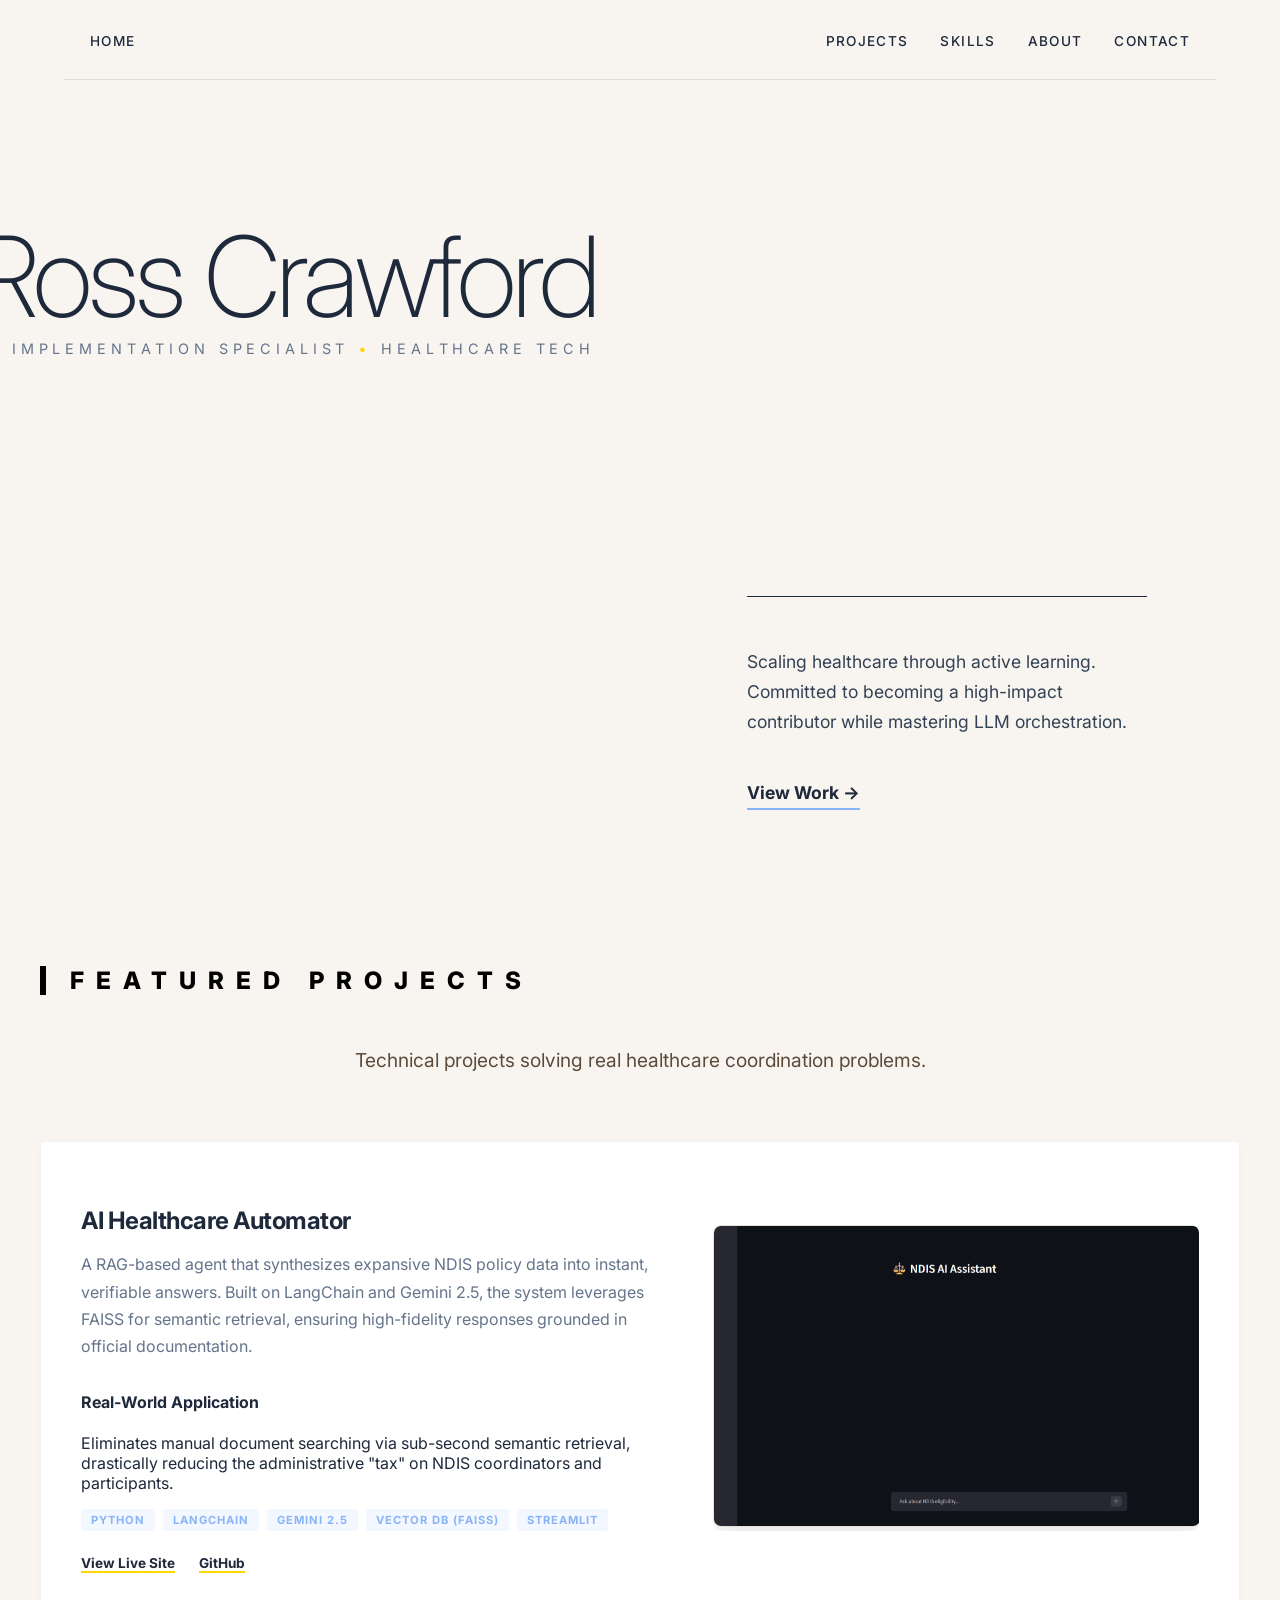
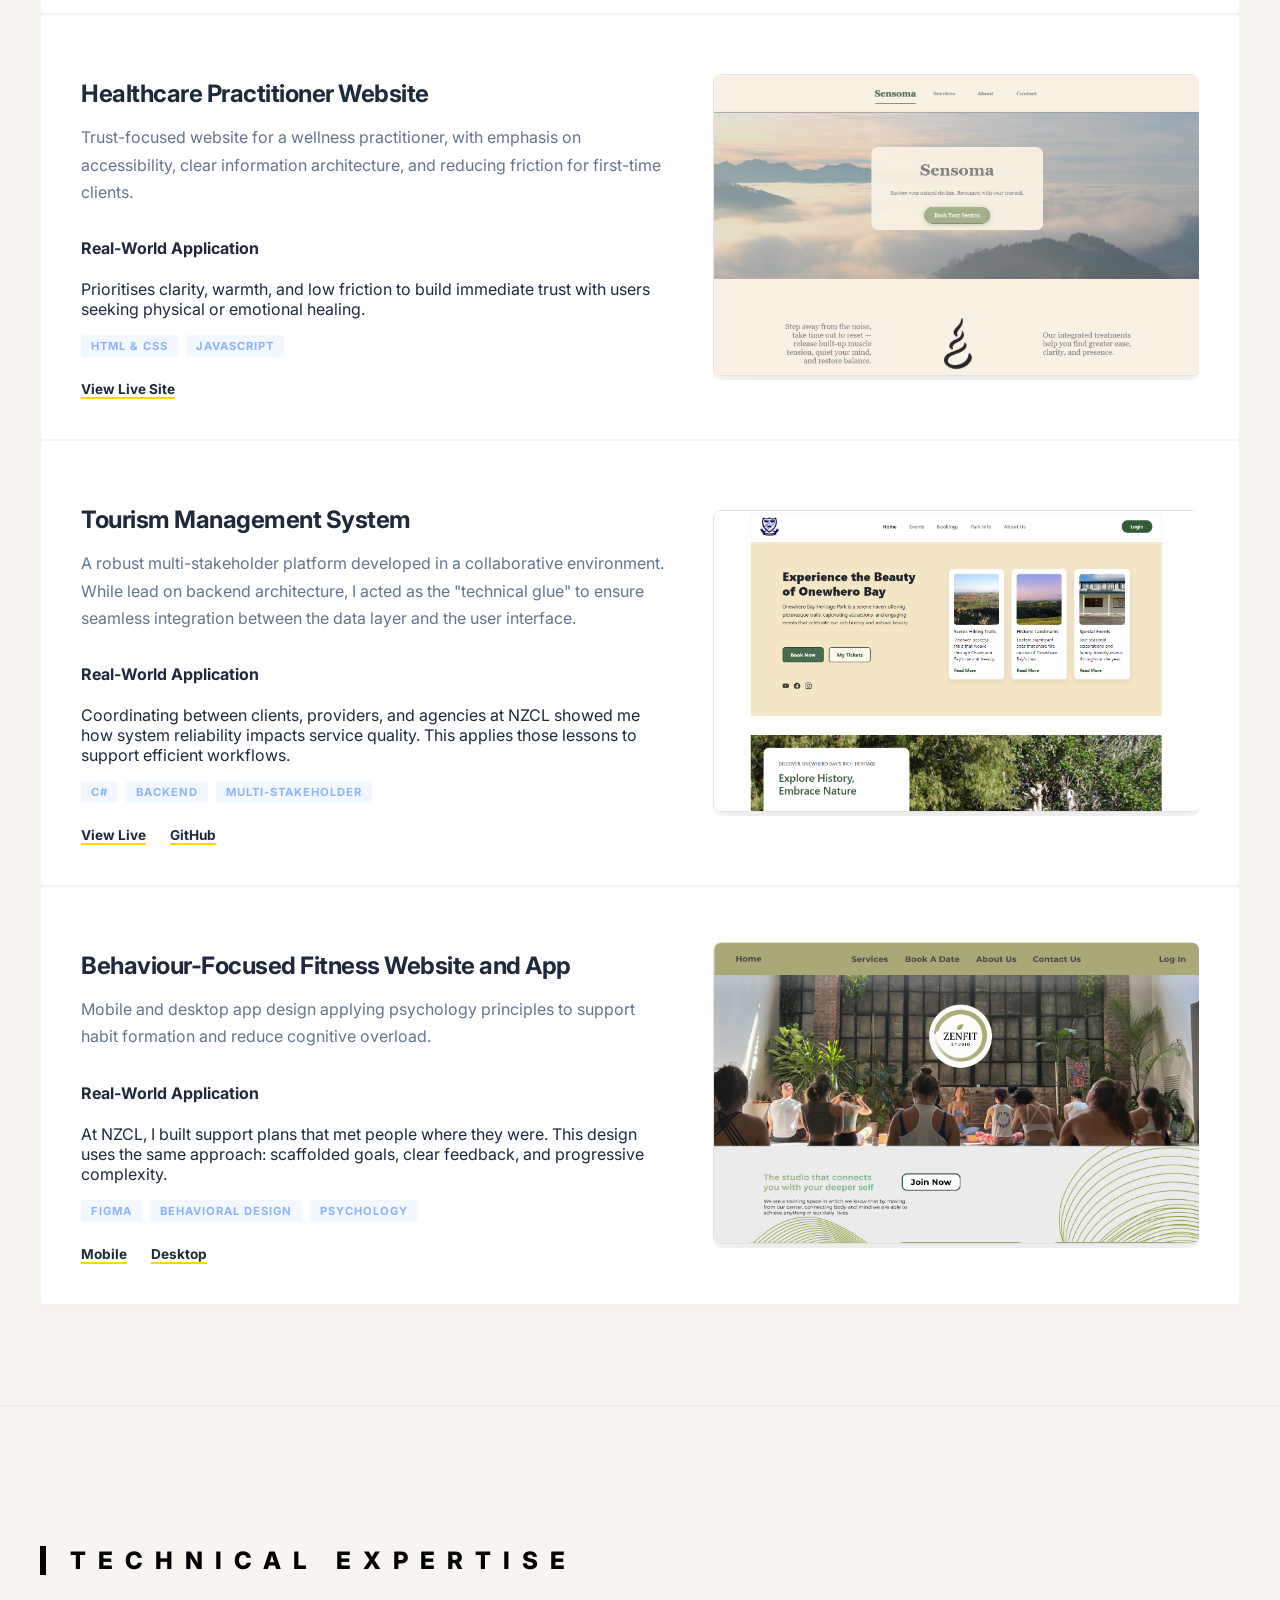
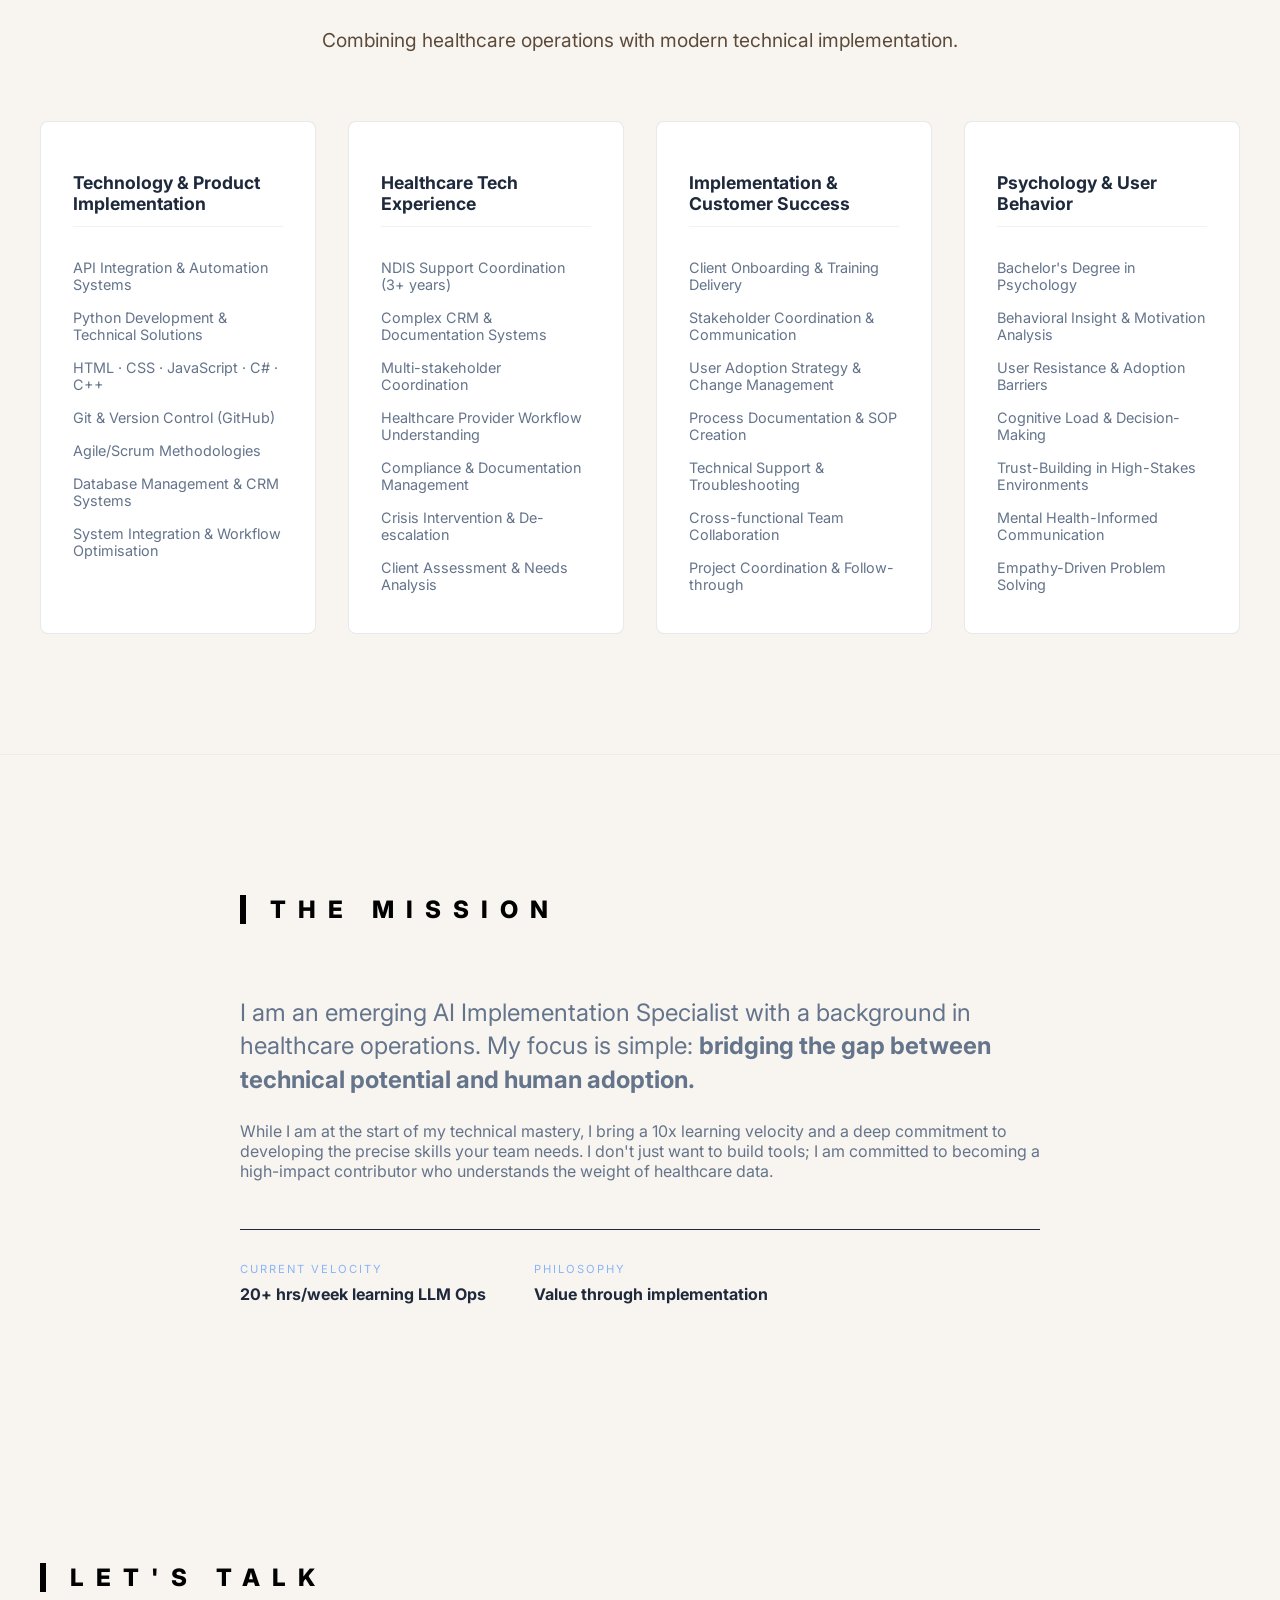
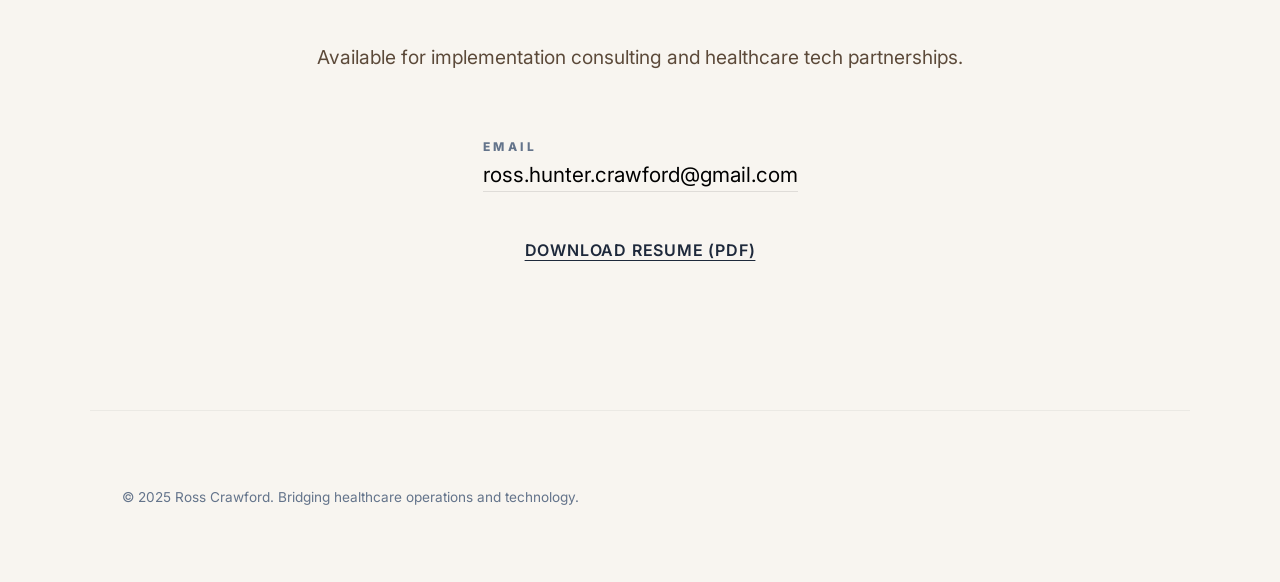
==== index.html @ 7c220b81 "implemented live ndis assistant site, reworded project info" ====
<!DOCTYPE html>
<html lang="en">
<head>
  <meta charset="UTF-8">
  <meta name="viewport" content="width=device-width, initial-scale=1.0">
  <title>Ross Crawford - Healthcare Technology Implementation Specialist</title>
  <link rel="stylesheet" href="portfolio.css">
  <link rel="preconnect" href="https://fonts.googleapis.com">
  <link rel="preconnect" href="https://fonts.gstatic.com" crossorigin>
  <link href="https://fonts.googleapis.com/css2?family=Inter:ital,wght@0,200;0,400;0,700;1,200&display=swap" rel="stylesheet">
  <link rel="icon" type="image/svg+xml" href="favicon.svg">
  <link rel="icon" type="image/png" href="favicon.png">
</head>
<body>
	<nav class="navbar" aria-label="Main Navigation">
		<div class="navbar-container">
			<div class="navbar-logo">
				<a href="#home" class="logo-link">Home</a>
			</div>
			
			<button class="mobile-menu-toggle" aria-label="Open menu" aria-expanded="false">
				<span class="hamburger-line"></span>
				<span class="hamburger-line"></span>
				<span class="hamburger-line"></span>
			</button>
			
			<ul class="navbar-headers" role="list">
				<li><a href="#projects" class="nav-link">Projects</a></li>
				<li><a href="#skills" class="nav-link">Skills</a></li>
				<li><a href="#about" class="nav-link">About</a></li>
				<li><a href="#contact" class="nav-link">Contact</a></li>
			</ul>
		</div>
	</nav>

	<section id="home" class="hero-minimalist">
		<div class="container hero-editorial-grid">
			<div class="hero-top-left">
				<h1 class="hero-name">Ross Crawford</h1>
				<div class="hero-tagline">
					<span>A</span><span>I</span><span>&nbsp;</span>
					<span>I</span><span>M</span><span>P</span><span>L</span><span>E</span><span>M</span><span>E</span><span>N</span><span>T</span><span>A</span><span>T</span><span>I</span><span>O</span><span>N</span><span>&nbsp;</span>
					<span>S</span><span>P</span><span>E</span><span>C</span><span>I</span><span>A</span><span>L</span><span>I</span><span>S</span><span>T</span>
					<span class="gold-dot">•</span>
					<span>H</span><span>E</span><span>A</span><span>L</span><span>T</span><span>H</span><span>C</span><span>A</span><span>R</span><span>E</span><span>&nbsp;</span>
					<span>T</span><span>E</span><span>C</span><span>H</span>
				</div>
			</div>

			<div class="hero-bottom-right">
				<div class="minimal-growth-card">
					<p>Scaling healthcare through active learning. Committed to becoming a high-impact contributor while mastering LLM orchestration.</p>
					<div class="hero-actions">
						<a href="#projects" class="text-link">View Work →</a>
					</div>
				</div>
			</div>
		</div>
	</section>

		<section id="projects" class="projects-section">
		<div class="container">
			<h2 class="section-title">Featured Projects</h2>
			<p class="section-description">Technical projects solving real healthcare coordination problems.</p>
			
			<div class="projects-grid">
				<!-- Project 1 -->
				<div class="project-card has-image">
					<div class="project-content">
						<div class="project-header">
							<h3>AI Healthcare Automator</h3>
						</div>
						<div class="project-description">
							<p>
								A RAG-based agent that synthesizes expansive NDIS policy data into instant, verifiable answers. 
								Built on LangChain and Gemini 2.5, the system leverages FAISS for semantic retrieval, 
								ensuring high-fidelity responses grounded in official documentation.
							</p>
						</div>
						<div class="real-world-context">
							<h4>Real-World Application</h4>
							<p>
								Eliminates manual document searching via sub-second semantic retrieval, 
								drastically reducing the administrative "tax" on NDIS coordinators and participants.
							</p>
						</div>
						<div class="project-tags">
							<span class="tag">Python</span>
							<span class="tag">LangChain</span>
							<span class="tag">Gemini 2.5</span>
							<span class="tag">Vector DB (FAISS)</span>
							<span class="tag">Streamlit</span>
						</div>
						
						<div class="project-links">
							<a href="https://ndis-ai-assistant-3yagyguya2hkh38ku2o76f.streamlit.app/" class="project-btn primary" target="_blank">View Live Site</a>
							<a href="https://github.com/izanagi-dev/ndis-ai-assistant" class="project-btn secondary" target="_blank">GitHub</a>
						</div>
					</div>
						
					<div class="project-image">
						<img src="ndis-img.png" alt="NDIS AI Assistant Interface">
					</div>
					
				</div>
				
				<!-- Project 2 -->
				<div class="project-card has-image">
					<div class="project-content">
						<div class="project-header">
							<h3>Healthcare Practitioner Website</h3>
						</div>
						<div class="project-description">
							<p>Trust-focused website for a wellness practitioner, with emphasis on accessibility, clear information architecture, and reducing friction for first-time clients.</p>
						</div>
						<div class="real-world-context">
							<h4>Real-World Application</h4>
							<p>Prioritises clarity, warmth, and low friction to build immediate trust with users seeking physical or emotional healing.</p>
						</div>
						<div class="project-tags">
							<span class="tag">HTML & CSS</span>
							<span class="tag">JavaScript</span>
						</div>
						<div class="project-links">
							<a href="https://sensoma.co.nz/" class="project-btn primary" target="_blank">View Live Site</a>
						</div>
					</div>

					<div class="project-image">
						<img src="sensoma-img.png" alt="Website Screenshot">
					</div>
				</div>

				<!-- Project 3 -->
				<div class="project-card has-image">
					<div class="project-content">
						<div class="project-header">
							<h3>Tourism Management System</h3>
						</div>
						
						<div class="project-description">
							<p>	A robust multi-stakeholder platform developed in a collaborative environment. 
								While lead on backend architecture, 
								I acted as the "technical glue" to ensure seamless integration between the data layer and the user interface.
							</p>
						</div>
						
						<div class="real-world-context">
							<h4>Real-World Application</h4>
							<p>
								Coordinating between clients, providers, and agencies at NZCL 
								showed me how system reliability impacts service quality. This 
								applies those lessons to support efficient workflows.
							</p>
						</div>
						
						<div class="project-tags">
							<span class="tag">C#</span>
							<span class="tag">Backend</span>
							<span class="tag">Multi-stakeholder</span>
						</div>
						
						<div class="project-links">
							<a href="https://onewherobay-vms-asdjb8ewdtb9c0ey.newzealandnorth-01.azurewebsites.net/" class="project-btn primary" target="_blank">View Live</a>
							<a href="https://github.com/izanagi-dev/Tourism-Management-Website" class="project-btn secondary" target="_blank">GitHub</a>
						</div>
					</div>

					<div class="project-image">
						<img src="onewhero-img.png" alt="Backend Dashboard Snippet">
					</div>
				</div>
				
				<!-- Project 4 -->
				<div class="project-card has-image">
					<div class="project-content">
						<div class="project-header">
							<h3>Behaviour-Focused Fitness Website and App</h3>
						</div>
						
						<div class="project-description">
							<p>Mobile and desktop app design applying psychology principles to support habit formation and reduce cognitive overload.</p>
						</div>
						
						<div class="real-world-context">
							<h4>Real-World Application</h4>
							<p>
								At NZCL, I built support plans that met people where they were. 
								This design uses the same approach: scaffolded goals, clear 
								feedback, and progressive complexity.
							</p>
						</div>
						
						<div class="project-tags">
							<span class="tag">Figma</span>
							<span class="tag">Behavioral Design</span>
							<span class="tag">Psychology</span>
						</div>
						
						<div class="project-links">
							<a href="https://www.figma.com/design/2Qb1U5gbFDvbR3DS2gBK0O/ZenFit-Mobile-individual?node-id=0-1&t=Z9yKldt6Z6cwa7eb-1" class="project-btn primary" target="_blank">Mobile</a>
							<a href="https://www.figma.com/design/GHU7hHN7sR4c7ZmHN5vLcJ/Zenfit-Studio?node-id=0-1&t=uaAw70elTmirCXpR-1" class="project-btn secondary" target="_blank">Desktop</a>
						</div>
					</div>

					<div class="project-image">
						<img src="zenfit-img.png" alt="Fitness App Design Snippet">
					</div>
				</div>
		</div>
	</section>

	<section id="skills" class="skills-section">
		<div class="container">
			<h2>Technical Expertise</h2>
			<p class="section-description">Combining healthcare operations with modern technical implementation.</p>
			
			<div class="skills-grid">
				<!-- Technology & Product Implementation -->
				<div class="skill-category">
					<h3>Technology & Product Implementation</h3>
					<ul>
						<li>API Integration & Automation Systems</li>
						<li>Python Development & Technical Solutions</li>
						<li>HTML · CSS · JavaScript · C# · C++</li>
						<li>Git & Version Control (GitHub)</li>
						<li>Agile/Scrum Methodologies</li>
						<li>Database Management & CRM Systems</li>
						<li>System Integration & Workflow Optimisation</li>
					</ul>
				</div>
				
				<!-- Healthcare Tech Experience -->
				<div class="skill-category">
					<h3>Healthcare Tech Experience</h3>
					<ul>
						<li>NDIS Support Coordination (3+ years)</li>
						<li>Complex CRM & Documentation Systems</li>
						<li>Multi-stakeholder Coordination</li>
						<li>Healthcare Provider Workflow Understanding</li>
						<li>Compliance & Documentation Management</li>
						<li>Crisis Intervention & De-escalation</li>
						<li>Client Assessment & Needs Analysis</li>
					</ul>
				</div>
				
				<!-- Implementation & Customer Success -->
				<div class="skill-category">
					<h3>Implementation & Customer Success</h3>
					<ul>
						<li>Client Onboarding & Training Delivery</li>
						<li>Stakeholder Coordination & Communication</li>
						<li>User Adoption Strategy & Change Management</li>
						<li>Process Documentation & SOP Creation</li>
						<li>Technical Support & Troubleshooting</li>
						<li>Cross-functional Team Collaboration</li>
						<li>Project Coordination & Follow-through</li>
					</ul>
				</div>
				
				<!-- Psychology & User Behavior -->
				<div class="skill-category">
					<h3>Psychology & User Behavior</h3>
					<ul>
						<li>Bachelor's Degree in Psychology</li>
						<li>Behavioral Insight & Motivation Analysis</li>
						<li>User Resistance & Adoption Barriers</li>
						<li>Cognitive Load & Decision-Making</li>
						<li>Trust-Building in High-Stakes Environments</li>
						<li>Mental Health-Informed Communication</li>
						<li>Empathy-Driven Problem Solving</li>
					</ul>
				</div>
			</div>
		</div>
	</section>

	<section id="about" class="about-minimal">
		<div class="container narrow-container">
			<h2 class="section-title">The Mission</h2>
			<div class="about-text">
				<p class="lead-text">
					I am an emerging AI Implementation Specialist with a background in healthcare operations. 
					My focus is simple: <strong>bridging the gap between technical potential and human adoption.</strong>
				</p>
				<p>
					While I am at the start of my technical mastery, I bring a 10x learning velocity and a deep 
					commitment to developing the precise skills your team needs. I don't just want to build tools; 
					I am committed to becoming a high-impact contributor who understands the weight of healthcare data.
				</p>
				<div class="commitment-stats">
					<div class="stat-item">
						<span class="stat-label">Current Velocity</span>
						<span class="stat-value">20+ hrs/week learning LLM Ops</span>
					</div>
					<div class="stat-item">
						<span class="stat-label">Philosophy</span>
						<span class="stat-value">Value through implementation</span>
					</div>
				</div>
			</div>
		</div>
	</section>
	
	<section id="contact" class="contact-section">
		<div class="container">
			<h2 class="section-title">Let's Talk</h2>
			<p class="section-description">
				Available for implementation consulting and healthcare tech partnerships.
			</p>
			
			<div class="contact-grid">
				<div class="contact-item">
					<span class="contact-label">Email</span>
					<a href="mailto:ross.hunter.crawford@gmail.com" class="contact-link">ross.hunter.crawford@gmail.com</a>
				</div>

				<div class="contact-item">
					<a href="RC_CV_2026.pdf" download="Ross_Crawford_CV" class="resume-link">
						Download Resume (PDF)
					</a>
				</div>
			</div>
		</div>
	</section>
	
	
	<footer>
		<div class="container">
			<p>&copy; 2025 Ross Crawford. Bridging healthcare operations and technology.</p>
		</div>
	</footer>

	<script>
		// Smooth scrolling for navigation links
		document.querySelectorAll('a[href^="#"]').forEach(anchor => {
			anchor.addEventListener('click', function (e) {
				e.preventDefault();
				const target = document.querySelector(this.getAttribute('href'));
				if (target) {
					target.scrollIntoView({
						behavior: 'smooth',
						block: 'start'
					});
					
					// Close mobile menu after clicking a link
					const mobileMenu = document.querySelector('.navbar-headers');
					const menuToggle = document.querySelector('.mobile-menu-toggle');
					if (mobileMenu && menuToggle && mobileMenu.classList.contains('active')) {
						mobileMenu.classList.remove('active');
						menuToggle.classList.remove('active');
					}
				}
			});
		});
		
		// Mobile menu toggle functionality
		const mobileMenuToggle = document.querySelector('.mobile-menu-toggle');
		const navbarHeaders = document.querySelector('.navbar-headers');
		
		if (mobileMenuToggle && navbarHeaders) {
			mobileMenuToggle.addEventListener('click', function() {
				this.classList.toggle('active');
				navbarHeaders.classList.toggle('active');
			});
			
			// Close mobile menu when clicking outside
			document.addEventListener('click', function(event) {
				const isClickInsideNav = event.target.closest('.navbar-container');
				if (!isClickInsideNav && navbarHeaders.classList.contains('active')) {
					navbarHeaders.classList.remove('active');
					mobileMenuToggle.classList.remove('active');
				}
			});
		}
		
		const observerOptions = { threshold: 0.1 };

		const observer = new IntersectionObserver((entries) => {
			entries.forEach(entry => {
				if (entry.isIntersecting) {
					entry.target.style.opacity = "1";
					entry.target.style.transform = "translateY(0)";
				}
			});
		}, observerOptions);

		document.querySelectorAll('section').forEach(section => {
			section.style.opacity = "0";
			section.style.transform = "translateY(30px)";
			section.style.transition = "all 0.8s ease-out";
			observer.observe(section);
		});
		
		
		const revealOnScroll = () => {
			const sections = document.querySelectorAll('section, .project-card');
			
			sections.forEach(section => {
				const sectionTop = section.getBoundingClientRect().top;
				const triggerPoint = window.innerHeight * 0.8;
				
				if (sectionTop < triggerPoint) {
					section.style.opacity = "1";
					section.style.transform = "translateY(0)";
				}
			});
		};

	// Initial state for sections
	document.querySelectorAll('section, .project-card').forEach(el => {
		el.style.opacity = "0";
		el.style.transform = "translateY(30px)";
		el.style.transition = "all 0.8s cubic-bezier(0.2, 1, 0.3, 1)";
	});

	window.addEventListener('scroll', revealOnScroll);
	window.addEventListener('load', revealOnScroll);



	</script>
</body>
</html>
---- portfolio.css ----
body {
    background-color: #F8F5F0;
    margin: 0;
    font-family: 'Inter', sans-serif;
    color: #1E293B;
	max-width:100%;
	overflow-x:hidden;
}

/* --- CLEAN NAVBAR --- */
.navbar {
    height: 80px;
    background-color: rgba(248, 245, 240, 0.8);
    backdrop-filter: blur(12px);
    position: fixed;
    top: 0;
    width: 100%; /* Ensures it spans the full screen */
    z-index: 1000;
    /* border-bottom: 1px solid rgba(30, 41, 59, 0.05); */
    display: flex; 
    align-items: center; /* Centers the container vertically */
}

.navbar-container {
    width: 100%; /* Crucial: Takes up the available space */
    max-width: 1100px; /* Limits width to align with hero */
    margin: 0 auto; /* Centers the content box */
    display: flex;
    justify-content: space-between; /* Pushes Logo to left, Links to right */
    align-items: center;
    padding: 0 2rem;
}

/* --- LOGO: NO BOX VERSION --- */
.logo-badge {
    border: none; /* Removed the heavy box */
    padding: 0;
    display: flex;
    gap: 6px; /* Put Ross and Crawford on one line for sleekness */
    background: transparent;
    text-decoration: none;
}

.logo-first {
    color: #1E293B;
    font-weight: 700;
    letter-spacing: -1px;
    font-size: 1.2rem;
}

.logo-last {
    color: #1E293B;
    font-weight: 200; /* Extra light to match your hero name */
    font-style: italic;
    font-size: 1.2rem;
}

/* --- NAV LINKS: REFINED --- */
/* --- RESET & LAYOUT --- */
.navbar-headers {
    list-style: none; /* Removes bullet points from the new <ul> */
    display: flex;
    gap: 2rem;
    margin: 0;
    padding: 0;
}

.navbar-logo a, 
.nav-link {
    text-decoration: none !important; /* Forces no underline */
    color: #1E293B;
    font-weight: 500;
    text-transform: uppercase;
    letter-spacing: 0.1em;
    font-size: 0.85rem;
    transition: opacity 0.3s ease;
}

/* Specific style for the 'Home' link to match your branding */
.logo-link {
    font-weight: 800;
    letter-spacing: 0.2em;
    position: relative;
}

.nav-link:hover, .logo-link:hover {
    opacity: 0.6; /* Sleek feedback without using underlines */
}

/* --- THE MASTER HEADER STYLE --- */
.section-title {
    font-family: 'Inter', sans-serif;
    font-size: 1.5rem !important; /* Makes it "Sleek and Sexy" */
    font-weight: 800;
    text-transform: uppercase;
    letter-spacing: 0.5em;
    color: #000000 !important;   /* Kill the light blue */
    text-align: left;
    border-left: 6px solid #000000;
    padding-left: 1.5rem;
    margin-bottom: 3rem;
    display: inline-block;
}
/* Ensure the parent section doesn't force centering */
.projects-section {
    text-align: left;
    padding: 120px 0;
}

/* Partial Navbar Border */
.navbar::after {
    content: "";
    position: absolute;
    bottom: 0;
    left: 5%; /* Starts 5% in */
    width: 90%; /* Ends 5% early */
    height: 1px;
    background: #000000;
    opacity: 0.1; /* Keeps it subtle/sleek */
}

/* NEW: Mobile Menu Toggle Button (Hamburger) */
.mobile-menu-toggle {
	display: none;
	background: none;
	border: none;
	cursor: pointer;
	padding: 0.5rem;
	z-index: 1001;
}

.mobile-menu-toggle .hamburger-line {
	display: block;
	width: 28px;
	height: 3px;
	background-color: #1E293B; /* darker = visible */
	margin: 5px 0;
	transition: all 0.3s ease;
	border-radius: 2px;
}


.mobile-menu-toggle.active .hamburger-line:nth-child(1) {
	transform: rotate(45deg) translate(8px, 8px);
}

.mobile-menu-toggle.active .hamburger-line:nth-child(2) {
	opacity: 0;
}

.mobile-menu-toggle.active .hamburger-line:nth-child(3) {
	transform: rotate(-45deg) translate(7px, -7px);
}



/* HERO PAGE */


.hero-minimalist {
    background-color: #F8F5F0; 
    min-height: 70vh;
    padding-top: 80px; 
    display: flex;
    flex-direction: column;
}


.hero-top-left {
    padding-top: 40px; 
	margin-left: -10px;
    position: relative;
    left: -150px; 
	display: inline-block;
}

/* 1. Global Container */
.container {
    max-width: 1200px; 
    margin: 0 auto;
    padding: 0 2rem; 
}

/* 2. Hero Grid Adjustment */
.hero-editorial-grid {
    display: flex;
    flex-direction: row; 
    justify-content: space-between; 
    align-items: stretch;
    height: 70vh;
    padding-top: 100px;
}

.hero-name {
    font-family: 'Inter', sans-serif;
    font-size: clamp(3rem, 10vw, 7rem);
    font-weight: 200; /* Extra Light */
    /*font-style: italic;*/
    color: #1E293B;
    letter-spacing: -4px;
    margin: 0;
    line-height: 1;
}

.hero-tagline {
    display: flex;
    justify-content: space-between; 
    width: 98%;
	margin:0.5rem auto 0;
    font-family: 'Inter', sans-serif;
    font-size: clamp(0.7rem, 1.2vw, 0.9rem); 
    text-transform: uppercase;
    color: #64748B;
    margin-top: 0.5rem;
    letter-spacing: normal;
}

.hero-tagline .gold-dot {
    color: #FFD700;
    font-weight: bold;
}

.gold-dot { color: #FFD700; margin: 0 10px; }

.hero-bottom-right {
    align-self: flex-end;
    max-width: 400px;
    margin-top: auto;
}

.minimal-growth-card {
    border-top: 1px solid #1E293B;
    padding-top: 2rem;
    color: #334155;
    font-size: 1.1rem;
    line-height: 1.7;
}

.text-link {
    display: inline-block;
    margin-top: 1.5rem;
    color: #1E293B;
    text-decoration: none;
    font-weight: 700;
    border-bottom: 2px solid #8AB4F8;
    transition: all 0.3s ease;
}

.text-link:hover {
    padding-left: 10px;
    color: #8AB4F8;
}

/* Section Styling */
section {
	padding: 6rem 0;
}

section h2 {
	font-size: 3rem;
	text-align: center;
	margin-bottom: 1rem;
	color: #8AB4F8;
	font-weight: 700;
}

.section-description {
	text-align: center;
	font-size: 1.2rem;
	color: #5C4A3A;
	max-width: 700px;
	margin: 0 auto 4rem;
	line-height: 1.8;
}


/* --- PROJECTS SECTION --- */
.projects-section {
    background-color: #F8F5F0;
    padding: 40px 0 100px 0;
}

.project-grid {
    display: grid;
    grid-template-columns: repeat(auto-fit, minmax(320px, 1fr));
    gap: 3rem;
    margin-top: 4rem;
}


.project-card {
    background: #FFFFFF;
    border: 1px solid rgba(30, 41, 59, 0.05);
    border-radius: 4px;
    padding: 2.5rem;
    transition: all 0.4s cubic-bezier(0.165, 0.84, 0.44, 1);
    display: flex;
    flex-direction: column;
    box-shadow: 0 4px 6px rgba(0, 0, 0, 0.02);
	transition: transform 0.4s cubic-bezier(0.175, 0.885, 0.32, 1.275), 
                box-shadow 0.4s ease;
}

.project-card:hover {
    transform: translateY(-8px);
	box-shadow: 0 15px 35px rgba(30, 41, 59, 0.12); /* Adds depth shadow */
    border-color: #8C786A;
}

.project-card.has-image .project-image {
    overflow: hidden;
    border-radius: 8px;
}

.project-card.has-image .project-image img {
    transition: transform 0.6s ease;
}

.project-card.has-image:hover .project-image img {
    transform: scale(1.01); /* Subtle 5% zoom */
}


.project-image img {
    width: 100%;           /* Forces it to fill the width */
    height: 300px;         /* Forces a consistent height across all cards */
    object-fit: cover;     /* Crops the image to fit the box without stretching */
    object-position: top;  /* Ensures the top of the website/app is visible */
    
    /* Retain your previous styles */
    border-radius: 8px;
    border: 1px solid #E5E1DA; 
    transition: transform 0.6s ease;
}


/* CARD TYPOGRAPHY */
.project-card h3 {
    font-size: 1.5rem;
    color: #1E293B;
    font-weight: 700;
    margin-bottom: 1rem;
    letter-spacing: -0.5px;
}

.project-description {
    color: #64748B;
    font-size: 1rem;
    line-height: 1.7;
    margin-bottom: 2rem;
}

/* TAGS*/
.project-tags {
    display: flex;
    flex-wrap: wrap;
    gap: 0.5rem;
    margin-top: auto;
    margin-bottom: 1.5rem;
}

.tag {
    font-size: 0.7rem;
    text-transform: uppercase;
    letter-spacing: 1px;
    font-weight: 700;
    color: #8AB4F8;
    background: rgba(138, 180, 248, 0.1);
    padding: 4px 10px;
    border-radius: 2px;
}

.project-links {
    display: flex;
    gap: 1.5rem;
}

.project-btn {
    text-decoration: none;
    font-weight: 700;
    font-size: 0.85rem;
    color: #1E293B;
    border-bottom: 2px solid #FFD700;
    transition: all 0.2s;
}

.project-btn:hover {
    color: #8AB4F8;
    border-bottom-color: #8AB4F8;
}

/* Skills Section */

.skills-section {
    background-color: #F8F5F0;
    padding: 120px 0;
    border-top: 1px solid rgba(0, 0, 0, 0.05);
}

/* Center the Header across the grid */
.skills-section h2 {
    grid-column: 1 / -1; 
    display: block;
    width: fit-content;
}

.skills-grid {
    display: grid;
    grid-template-columns: repeat(auto-fit, minmax(250px, 1fr));
    gap: 2rem;
    margin-top: 2rem;
}

/* THE CARD: Clean, single border outline */
.skill-category {
    background: #FFFFFF;
    padding: 2rem;
    border-radius: 8px;
    border: 1px solid rgba(30, 41, 59, 0.1); /* Subtle single outline */
    transition: transform 0.3s ease, border-color 0.3s ease;
    position: relative;
}

/* Gold accent line to match hero dot */
.skill-category::before {
    content: "";
    position: absolute;
    top: 0;
    left: 0;
    width: 100%;
    height: 4px;
    background-color: #FFD700; 
    border-radius: 8px 8px 0 0;
    opacity: 0;
    transition: opacity 0.3s ease;
}

.skill-category:hover {
    transform: translateY(-5px);
    /* Only color the sides and bottom, leaving the top transparent */
    border-color: transparent #8C786A #8C786A #8C786A; 
}

.skill-category:hover::before {
    opacity: 1; /* Gold line still appears clearly */
}

.skill-category:hover::before {
    opacity: 1;
}

.skill-category h3 {
    font-size: 1.1rem;
    margin-bottom: 1.5rem;
    color: #1E293B;
    border-bottom: 1px solid rgba(0,0,0,0.05);
    padding-bottom: 0.75rem;
}

/* Clean List: No backgrounds or individual borders */
.skill-category ul {
    list-style: none;
    padding: 0;
    margin: 0;
}

.skill-category li {
    font-size: 0.9rem;
    padding: 0.5rem 0;
    color: #64748B;
    border: none !important; /* Removes the previous borders */
    background: none !important; /* Removes the blue background */
}
.skill-category:hover li {
    color: #1E293B;
}

.skill-category li::before {
    content: none !important;
}


/* Stack on smaller screens */
@media (max-width: 1200px) {
	.skills-grid {
		grid-template-columns: repeat(2, 1fr);
	}
}

@media (max-width: 768px) {
	.skills-grid {
		grid-template-columns: 1fr;
	}
}


/* --- ABOUT & CONTACT REAMP --- */
.narrow-container {
    max-width: 800px;
    margin: 0 auto;
}

.about-minimal, .contact-minimal {
    padding: 120px 0;
    background-color: #F8F5F0;
    border-top: 1px solid rgba(30, 41, 59, 0.05);
}

.lead-text {
    font-size: 1.5rem;
    color: #1E293B;
    line-height: 1.4;
    margin-bottom: 2rem;
}

.about-text p {
    margin-bottom: 1.5rem;
    color: #64748B;
}

/* Commitment Stats */
.commitment-stats {
    display: flex;
    gap: 3rem;
    margin-top: 3rem;
    padding-top: 2rem;
    border-top: 1px solid #1E293B;
}

.stat-label {
    display: block;
    font-size: 0.7rem;
    text-transform: uppercase;
    letter-spacing: 2px;
    color: #8AB4F8;
    margin-bottom: 0.5rem;
}

.stat-value {
    font-weight: 700;
    color: #1E293B;
}


/* --- NEW EDITORIAL CONTACT & MASTER HEADERS --- */

.section-title, 
.skills-section h2, 
.contact-section h2 {
    color: #000000 !important; 
    font-size: 1.5rem !important;
    font-family: 'Inter', sans-serif;
    font-weight: 800;
    text-transform: uppercase;
    letter-spacing: 0.5em;
    border-left: 6px solid #000;
    padding-left: 1.5rem;
    text-align: left !important;
    margin-bottom: 3rem;
    display: inline-block;
}

.contact-section {
    padding: 120px 0 150px 0;
    background-color: #F8F5F0;
}

.contact-grid {
    display: flex;
    flex-direction: column;
    gap: 3rem;
    margin-top: 4rem;
	align-items:center;
}

.contact-item {
    display: flex;
    flex-direction: column;
    align-items: centre;
	text-align:centre;
}

.contact-label {
    font-size: 0.75rem;
    font-weight: 800;
    text-transform: uppercase;
    letter-spacing: 0.3em;
    color: #64748B;
    margin-bottom: 0.5rem;
}

.contact-link {
    font-size: 1.3rem;
    color: #000;
    text-decoration: none;
    border-bottom: 1px solid rgba(0,0,0,0.1);
    padding-bottom: 4px;
    transition: all 0.3s ease;
	display:inline-block;
}

.contact-link:hover {
    border-bottom-color: #000;
    opacity: 0.6;
}

.resume-link {
    font-weight: 600;
    text-transform: uppercase;
    letter-spacing: 0.05rem;
    color: #1E293B; /* Matches your slate text */
    text-decoration: underline;
    text-underline-offset: 4px;
    transition: opacity 0.3s ease;
}

.resume-link:hover {
    opacity: 0.7;
}


footer {
    background-color: #F8F5F0;
    color: #64748B;
    text-align: left;
    padding: 4rem 0;
    border-top: 1px solid rgba(0,0,0,0.05);
    font-size: 0.85rem;
    max-width: 1100px;
    margin: 0 auto;
}

/* ========================================
   ENHANCED MOBILE RESPONSIVE DESIGN
   ======================================== */

/* Tablet View - 768px and below */
@media (max-width: 768px) {
	/* NEW: Show hamburger menu, hide regular nav links */
	.mobile-menu-toggle {
		display: block;
	}
	
	.navbar-headers {
		position: fixed;
		top: 70px;
		left: 0;
		right: 0;
		background-color: #F8F5F0;
		border-bottom: 1px solid rgba(0,0,0,0.1);
		flex-direction: column;
		padding: 2rem;
		gap: 0;
		box-shadow: 0 4px 20px rgba(0, 0, 0, 0.3);
		transform: translateY(-120%);
		transition: transform 0.3s ease;
		max-height: calc(100vh - 70px);
		overflow-y: auto;
		display:flex;
		visibility:hidden;
	}
	
	.navbar-headers.active {
		transform: translateY(0);
		display:flex;
		visibility:visible;
	}
	
	.navbar-container {
		max-width:100%;
	}
	
	.nav-link {
		width: 100%;
		padding: 1rem 1.5rem;
		text-align: center;
		font-size: 1.1rem;
		border-bottom: 1px solid rgba(138, 180, 248, 0.2);
		min-height: 56px;
		display: flex;
		align-items: center;
		justify-content: center;
		color: #1E293B;
		border-bottom: 1px solid rgba(0, 0, 0, 0.05);
	}
	
	.nav-link:active {
		border-radius: 0;
	}

	/* Hero section mobile improvements */
	
	.hero-editorial-grid {
		height: auto;
		padding-top: 2rem;
		flex-direction:column;
	}
	
	.hero-top-left {
		left: 0;
		margin-left: 0;
	}
    
    .hero-bottom-right {
        align-self: flex-start;
    }
	
	.hero-tagline {
		white-space: normal !important;   /* Allows text to wrap to the next line */
		letter-spacing: 0.1rem !important; /* Shrinks the width so it fits screens */
		display: inline-block;             /* Keeps the 'shrink-wrap' width */
		max-width: 100%;                   /* Ensures it never exceeds the screen */
	}
	

	/* Section headings */
	section h2 {
		font-size: 2rem;
	}
	
	.section-description {
		font-size: 1rem;
		padding: 0 1rem;
	}
	
	/* Projects section mobile */
	.projects-section {
		padding: 5rem 0;
	}
	
	.projects-grid {
		grid-template-columns: 1fr;
		gap: 2rem;
	}
	
	.project-card {
		padding: 1.5rem;
	}
	
	.project-card h3 {
		font-size: 1.3rem;
	}
	
	.project-links {
		flex-direction: column;
		align-items: stretch;
	}

	.project-btn {
		width: 100%;
		text-align: center;
		box-sizing: border-box;
		white-space: normal;
	}

	/* Skills section mobile */
	.skills-grid {
		grid-template-columns: 1fr;
		gap: 1.5rem;
	}
	
	.skill-category {
		padding: 1.5rem;
	}
	
	/* About section mobile */
	.about-text h3 {
		font-size: 1.5rem;
	}
	
	.about-text p {
		font-size: 1rem;
	}
}

/* Mobile Phone View - 480px and below */
@media (max-width: 480px) {
	/* Navbar adjustments */
	.navbar-container {
		padding: 0 1rem;
	}
	
	.logo-first {
		font-size: 1rem;
	}
	
	.logo-last {
		font-size: 0.7rem;
	}

	/* Container padding */
	.container {
		padding: 0 1rem;
	}
	
	/* Section spacing */
	section {
		padding: 4rem 0;
	}
	
	section h2 {
		font-size: 1.75rem;
	}
	
	/* Project cards */
	.project-card {
		padding: 1.25rem;
	}
	
	.project-card h3 {
		font-size: 1.2rem;
	}
	
	.project-description {
		font-size: 0.95rem;
	}
	
	.project-btn {
		width: 100%;
		min-width: 100%;
	}
	
	.tag {
		font-size: 0.8rem;
		padding: 0.35rem 0.75rem;
	}
	
	/* Contact form improvements */
	
	.contact-details strong {
		font-size: 1rem;
	}
	
	.contact-link {
		font-size: 0.9rem;
	}
	
	/* Skills */
	.skill-category {
		padding: 1.25rem;
	}
	
	.skill-category h3 {
		font-size: 1.2rem;
	}
	
	.skill-category li {
		font-size: 0.95rem;
	}
	
	/* About section */
	.about-content {
		padding: 1.5rem 1rem;
	}
	
	.about-text h3 {
		font-size: 1.3rem;
	}
	
	.about-text p {
		font-size: 0.95rem;
		line-height: 1.7;
	}
}


/* --- ONLY AFFECTS CARDS WITH IMAGES --- */
@media (min-width: 992px) {
    .project-card.has-image {
        display: flex;
        flex-direction: row; /* Side-by-side */
        align-items: center;
        gap: 3rem;
        grid-column: 1 / -1; /* Makes this card span the full width of the grid */
    }

    .project-card.has-image .project-content {
        flex: 1.2; /* Gives text slightly more room */
    }

    .project-card.has-image .project-image {
        flex: 1;
        display: block;
    }

    .project-card.has-image .project-image img {
        width: 100%;
        border-radius: 8px;
        box-shadow: 0 10px 30px rgba(0,0,0,0.1);
    }
}

/* Mobile: Stack them regardless of class */
@media (max-width: 991px) {
    .project-card.has-image {
        flex-direction: column;
    }
}
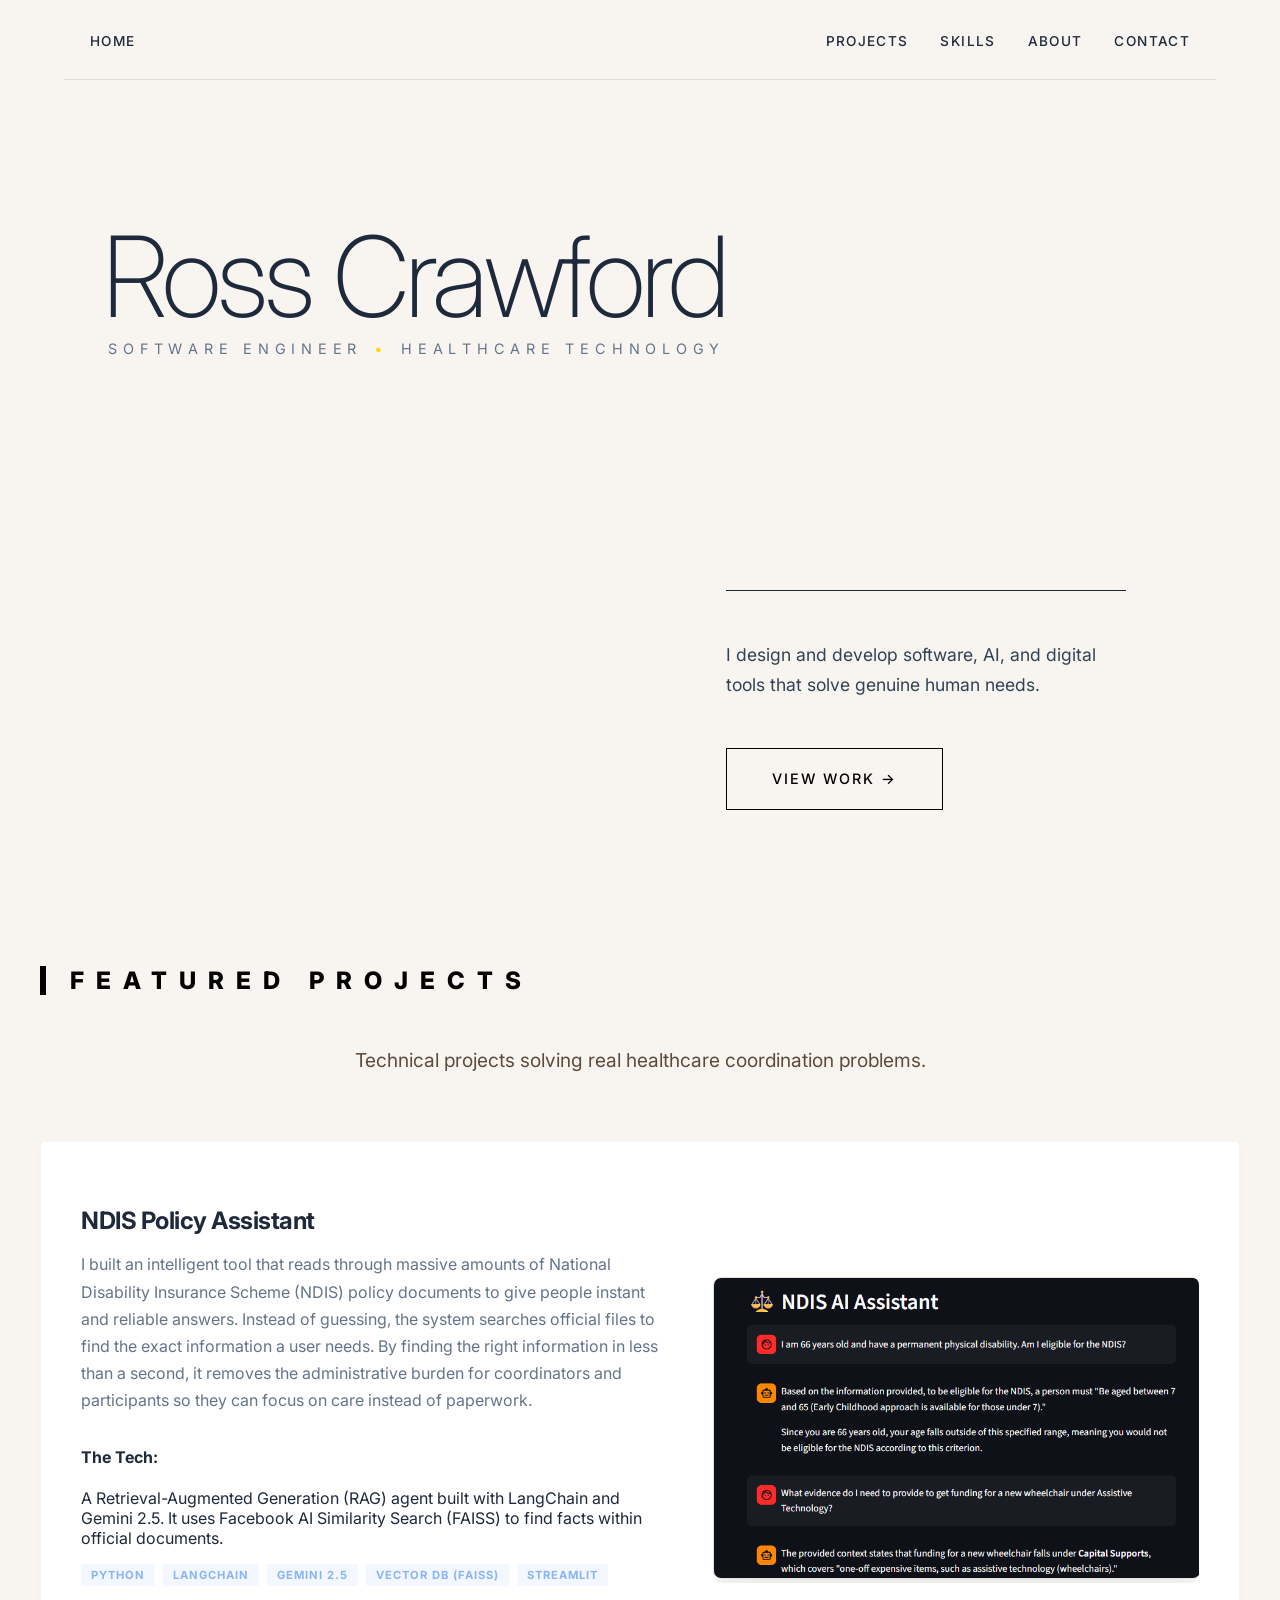
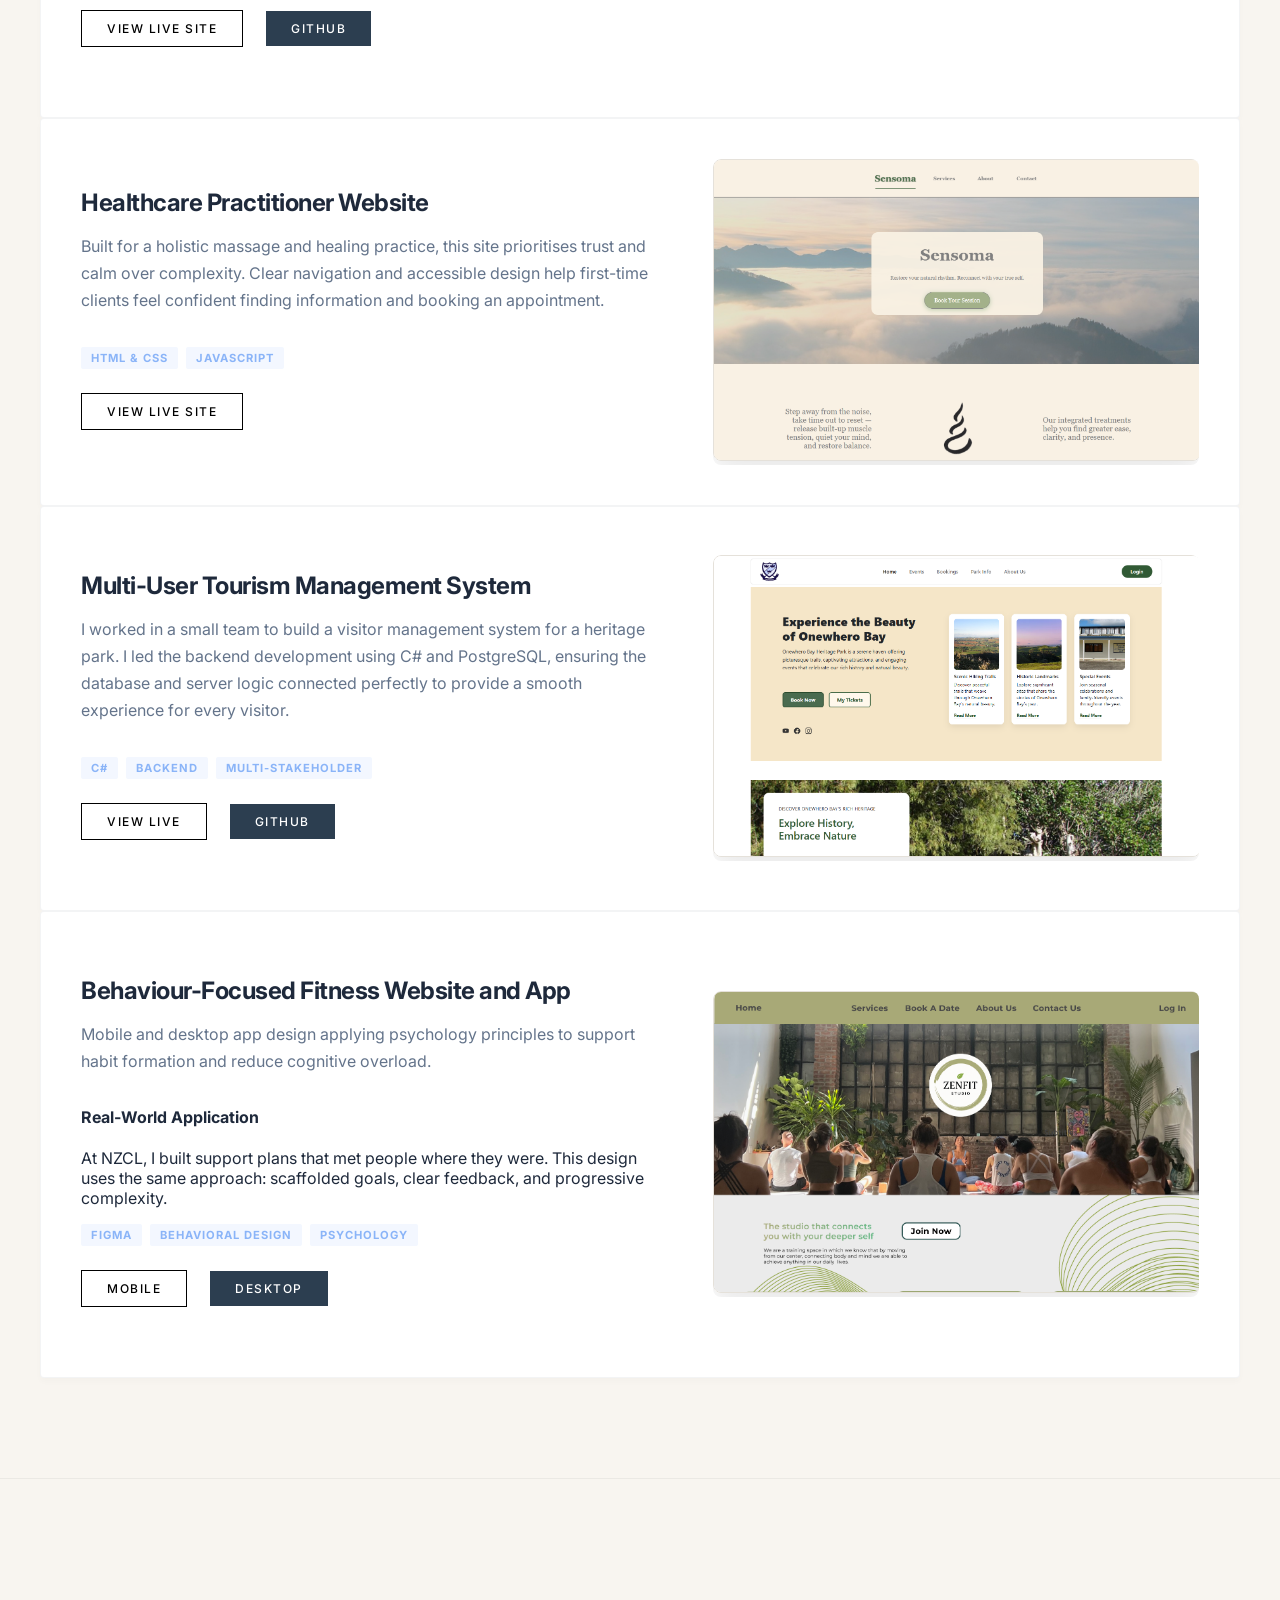
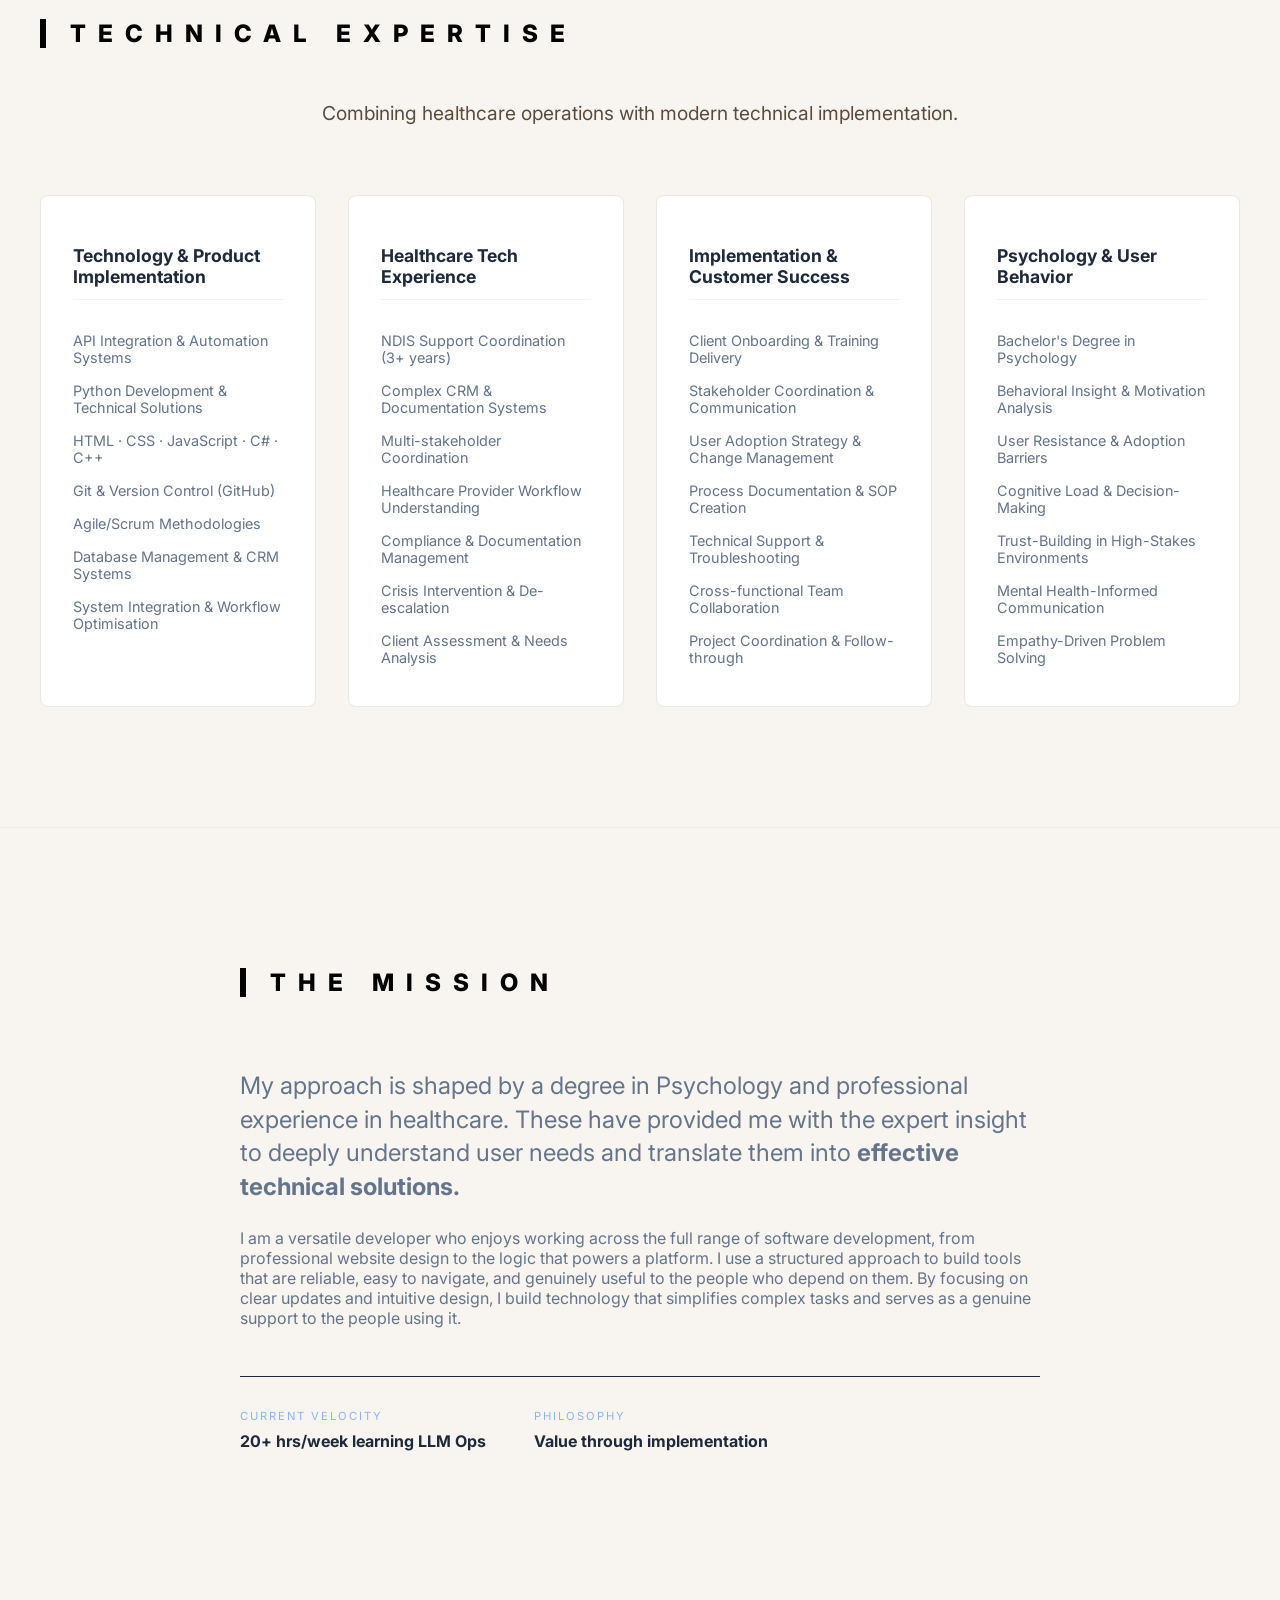
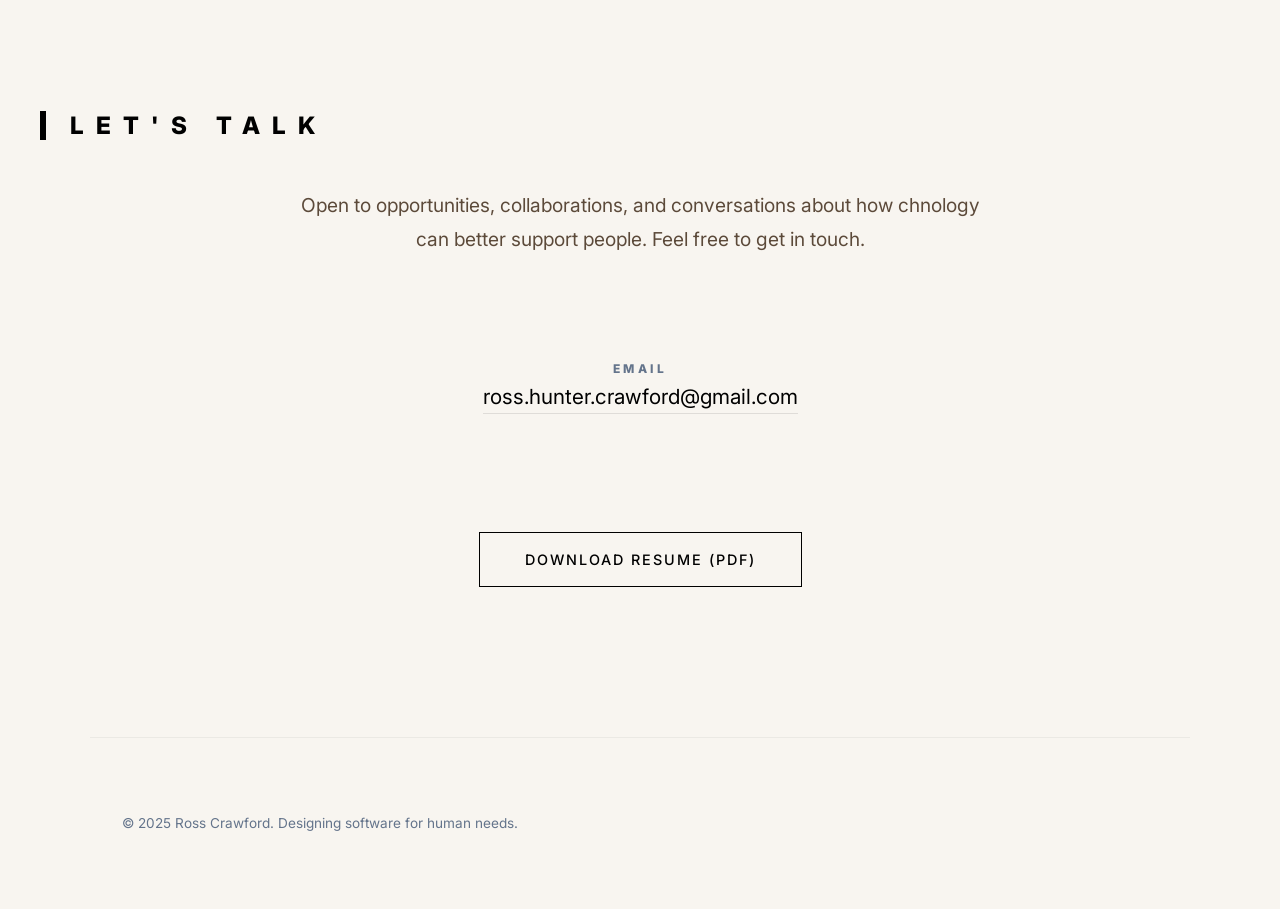
==== commit f349db07: "adjusted hero name and tag scale error where it would go off the left of page when minimised. create" ====
--- a/index.html
+++ b/index.html
@@ -37,21 +37,20 @@
 		<div class="container hero-editorial-grid">
 			<div class="hero-top-left">
 				<h1 class="hero-name">Ross Crawford</h1>
-				<div class="hero-tagline">
-					<span>A</span><span>I</span><span>&nbsp;</span>
-					<span>I</span><span>M</span><span>P</span><span>L</span><span>E</span><span>M</span><span>E</span><span>N</span><span>T</span><span>A</span><span>T</span><span>I</span><span>O</span><span>N</span><span>&nbsp;</span>
-					<span>S</span><span>P</span><span>E</span><span>C</span><span>I</span><span>A</span><span>L</span><span>I</span><span>S</span><span>T</span>
-					<span class="gold-dot">•</span>
-					<span>H</span><span>E</span><span>A</span><span>L</span><span>T</span><span>H</span><span>C</span><span>A</span><span>R</span><span>E</span><span>&nbsp;</span>
-					<span>T</span><span>E</span><span>C</span><span>H</span>
-				</div>
+			<div class="hero-tagline">
+				<span>S</span><span>O</span><span>F</span><span>T</span><span>W</span><span>A</span><span>R</span><span>E</span><span>&nbsp;</span>
+				<span>E</span><span>N</span><span>G</span><span>I</span><span>N</span><span>E</span><span>E</span><span>R</span>
+				<span class="gold-dot">&nbsp;•&nbsp;</span>
+				<span>H</span><span>E</span><span>A</span><span>L</span><span>T</span><span>H</span><span>C</span><span>A</span><span>R</span><span>E</span><span>&nbsp;</span>
+				<span>T</span><span>E</span><span>C</span><span>H</span><span>N</span><span>O</span><span>L</span><span>O</span><span>G</span><span>Y</span>
+			</div>
 			</div>
 
 			<div class="hero-bottom-right">
 				<div class="minimal-growth-card">
-					<p>Scaling healthcare through active learning. Committed to becoming a high-impact contributor while mastering LLM orchestration.</p>
+					<p>I design and develop software, AI, and digital tools that solve genuine human needs.</p>
 					<div class="hero-actions">
-						<a href="#projects" class="text-link">View Work →</a>
+						<a href="#projects" class="btn-primary">View Work →</a>
 					</div>
 				</div>
 			</div>
@@ -68,20 +67,21 @@
 				<div class="project-card has-image">
 					<div class="project-content">
 						<div class="project-header">
-							<h3>AI Healthcare Automator</h3>
+							<h3>NDIS Policy Assistant</h3>
 						</div>
 						<div class="project-description">
 							<p>
-								A RAG-based agent that synthesizes expansive NDIS policy data into instant, verifiable answers. 
-								Built on LangChain and Gemini 2.5, the system leverages FAISS for semantic retrieval, 
-								ensuring high-fidelity responses grounded in official documentation.
+								I built an intelligent tool that reads through massive amounts of National Disability Insurance Scheme (NDIS) policy documents 
+								to give people instant and reliable answers. Instead of guessing, the system searches official files to find the exact information a user needs. 
+								By finding the right information in less than a second, it removes the administrative burden for coordinators and participants 
+								so they can focus on care instead of paperwork.
 							</p>
 						</div>
 						<div class="real-world-context">
-							<h4>Real-World Application</h4>
+							<h4>The Tech:</h4>
 							<p>
-								Eliminates manual document searching via sub-second semantic retrieval, 
-								drastically reducing the administrative "tax" on NDIS coordinators and participants.
+								A Retrieval-Augmented Generation (RAG) agent built with LangChain and Gemini 2.5. 
+								It uses Facebook AI Similarity Search (FAISS) to find facts within official documents.
 							</p>
 						</div>
 						<div class="project-tags">
@@ -93,8 +93,8 @@
 						</div>
 						
 						<div class="project-links">
-							<a href="https://ndis-ai-assistant-3yagyguya2hkh38ku2o76f.streamlit.app/" class="project-btn primary" target="_blank">View Live Site</a>
-							<a href="https://github.com/izanagi-dev/ndis-ai-assistant" class="project-btn secondary" target="_blank">GitHub</a>
+							<a href="https://ndis-ai-assistant-3yagyguya2hkh38ku2o76f.streamlit.app/" class="btn-small-primary" target="_blank">View Live Site</a>
+							<a href="https://github.com/izanagi-dev/ndis-ai-assistant" class="btn-small-secondary" target="_blank">GitHub</a>
 						</div>
 					</div>
 						
@@ -111,18 +111,19 @@
 							<h3>Healthcare Practitioner Website</h3>
 						</div>
 						<div class="project-description">
-							<p>Trust-focused website for a wellness practitioner, with emphasis on accessibility, clear information architecture, and reducing friction for first-time clients.</p>
-						</div>
-						<div class="real-world-context">
-							<h4>Real-World Application</h4>
-							<p>Prioritises clarity, warmth, and low friction to build immediate trust with users seeking physical or emotional healing.</p>
+							<p>
+								Built for a holistic massage and healing practice, this site prioritises 
+								trust and calm over complexity. Clear navigation and accessible design 
+								help first-time clients feel confident finding information and booking 
+								an appointment.
+							</p>
 						</div>
 						<div class="project-tags">
 							<span class="tag">HTML & CSS</span>
 							<span class="tag">JavaScript</span>
 						</div>
 						<div class="project-links">
-							<a href="https://sensoma.co.nz/" class="project-btn primary" target="_blank">View Live Site</a>
+							<a href="https://sensoma.co.nz/" class="btn-small-primary" target="_blank">View Live Site</a>
 						</div>
 					</div>
 
@@ -135,22 +136,14 @@
 				<div class="project-card has-image">
 					<div class="project-content">
 						<div class="project-header">
-							<h3>Tourism Management System</h3>
+							<h3>Multi-User Tourism Management System</h3>
 						</div>
 						
 						<div class="project-description">
-							<p>	A robust multi-stakeholder platform developed in a collaborative environment. 
-								While lead on backend architecture, 
-								I acted as the "technical glue" to ensure seamless integration between the data layer and the user interface.
-							</p>
-						</div>
-						
-						<div class="real-world-context">
-							<h4>Real-World Application</h4>
-							<p>
-								Coordinating between clients, providers, and agencies at NZCL 
-								showed me how system reliability impacts service quality. This 
-								applies those lessons to support efficient workflows.
+							<p>	
+								I worked in a small team to build a visitor management system for a heritage park. 
+								I led the backend development using C# and PostgreSQL, 
+								ensuring the database and server logic connected perfectly to provide a smooth experience for every visitor.
 							</p>
 						</div>
 						
@@ -161,8 +154,8 @@
 						</div>
 						
 						<div class="project-links">
-							<a href="https://onewherobay-vms-asdjb8ewdtb9c0ey.newzealandnorth-01.azurewebsites.net/" class="project-btn primary" target="_blank">View Live</a>
-							<a href="https://github.com/izanagi-dev/Tourism-Management-Website" class="project-btn secondary" target="_blank">GitHub</a>
+							<a href="https://onewherobay-vms-asdjb8ewdtb9c0ey.newzealandnorth-01.azurewebsites.net/" class="btn-small-primary" target="_blank">View Live</a>
+							<a href="https://github.com/izanagi-dev/Tourism-Management-Website" class="btn-small-secondary" target="_blank">GitHub</a>
 						</div>
 					</div>
 
@@ -198,8 +191,8 @@
 						</div>
 						
 						<div class="project-links">
-							<a href="https://www.figma.com/design/2Qb1U5gbFDvbR3DS2gBK0O/ZenFit-Mobile-individual?node-id=0-1&t=Z9yKldt6Z6cwa7eb-1" class="project-btn primary" target="_blank">Mobile</a>
-							<a href="https://www.figma.com/design/GHU7hHN7sR4c7ZmHN5vLcJ/Zenfit-Studio?node-id=0-1&t=uaAw70elTmirCXpR-1" class="project-btn secondary" target="_blank">Desktop</a>
+							<a href="https://www.figma.com/design/2Qb1U5gbFDvbR3DS2gBK0O/ZenFit-Mobile-individual?node-id=0-1&t=Z9yKldt6Z6cwa7eb-1" class="btn-small-primary" target="_blank">Mobile</a>
+							<a href="https://www.figma.com/design/GHU7hHN7sR4c7ZmHN5vLcJ/Zenfit-Studio?node-id=0-1&t=uaAw70elTmirCXpR-1" class="btn-small-secondary" target="_blank">Desktop</a>
 						</div>
 					</div>
 
@@ -280,13 +273,15 @@
 			<h2 class="section-title">The Mission</h2>
 			<div class="about-text">
 				<p class="lead-text">
-					I am an emerging AI Implementation Specialist with a background in healthcare operations. 
-					My focus is simple: <strong>bridging the gap between technical potential and human adoption.</strong>
+					My approach is shaped by a degree in Psychology and professional experience in healthcare. 
+					These have provided me with the expert insight to deeply understand user needs and translate 
+					them into <strong>effective technical solutions.</strong>
 				</p>
 				<p>
-					While I am at the start of my technical mastery, I bring a 10x learning velocity and a deep 
-					commitment to developing the precise skills your team needs. I don't just want to build tools; 
-					I am committed to becoming a high-impact contributor who understands the weight of healthcare data.
+					I am a versatile developer who enjoys working across the full range of software development, 
+					from professional website design to the logic that powers a platform. I use a structured approach to build tools that are reliable, easy to navigate, 
+					and genuinely useful to the people who depend on them. By focusing on clear updates and intuitive design, 
+					I build technology that simplifies complex tasks and serves as a genuine support to the people using it.
 				</p>
 				<div class="commitment-stats">
 					<div class="stat-item">
@@ -306,7 +301,8 @@
 		<div class="container">
 			<h2 class="section-title">Let's Talk</h2>
 			<p class="section-description">
-				Available for implementation consulting and healthcare tech partnerships.
+				Open to opportunities, collaborations, and conversations about how 
+				chnology can better support people. Feel free to get in touch.
 			</p>
 			
 			<div class="contact-grid">
@@ -316,7 +312,8 @@
 				</div>
 
 				<div class="contact-item">
-					<a href="RC_CV_2026.pdf" download="Ross_Crawford_CV" class="resume-link">
+				
+					<a href="RC_CV_2026.pdf" download="Ross_Crawford_CV" class="btn-primary">
 						Download Resume (PDF)
 					</a>
 				</div>
@@ -327,7 +324,7 @@
 	
 	<footer>
 		<div class="container">
-			<p>&copy; 2025 Ross Crawford. Bridging healthcare operations and technology.</p>
+			<p>&copy; 2025 Ross Crawford. Designing software for human needs.</p>
 		</div>
 	</footer>
 
--- a/portfolio.css
+++ b/portfolio.css
@@ -6,6 +6,115 @@
 	max-width:100%;
 	overflow-x:hidden;
 }
+
+
+
+/* BUTTONS */
+
+
+
+/*
+
+
+.resume-button {
+    display: inline-block;
+    margin-top: 30px;
+    padding: 18px 45px;
+    border: 1px solid #000;
+    text-decoration: none;
+    color: #000;
+    font-weight: 500;
+    letter-spacing: 2px; 
+    text-transform: uppercase;
+    font-size: 0.9rem;
+    transition: all 0.3s ease;
+}
+
+.resume-button:hover {
+    background-color: #000;
+    color: #fff;
+}
+
+*/
+
+
+.btn-primary {
+    display: inline-block;
+    margin-top: 30px;
+    padding: 18px 45px;
+    border: 1px solid #000;
+    text-decoration: none;
+    color: #000;
+    font-weight: 500;
+    letter-spacing: 2px;
+    text-transform: uppercase;
+    font-size: 0.9rem;
+    transition: all 0.3s ease;
+    background-color: transparent;
+    cursor: pointer;
+}
+
+.btn-primary:hover {
+    background-color: #000;
+    color: #fff;
+}
+
+
+.btn-small-primary {
+	display: inline-block;
+	padding: 10px 25px;
+	border: 1px solid #000;
+	text-decoration: none;
+	color: #000;
+	font-weight: 500;
+	letter-spacing: 1.5px;
+	text-transform: uppercase;
+	font-size: 0.75rem;
+	transition: all 0.3s ease;
+	background-color: transparent;
+	cursor: pointer;
+	margin-right: 10px;
+}
+
+.btn-small-primary:hover {
+	background-color: #000;
+	color: #fff;
+}
+
+/*
+8C786A
+
+8AB4F8
+
+4A4A4A
+
+2c3e50
+
+f4f4f4, e0e0e0
+*/
+
+.btn-small-secondary {
+	display: inline-block;
+	padding: 10px 25px;
+	border: 1px solid #fff;
+	text-decoration: none;
+	background-color: #2c3e50;
+	color: #fff;
+	font-weight: 500;
+	letter-spacing: 1.5px;
+	text-transform: uppercase;
+	font-size: 0.75rem;
+	transition: all 0.3s ease;
+	cursor: pointer;
+}
+
+.btn-small-secondary:hover {
+	background-color: transparent;
+	color: #4A4A4A;
+	border: 1px solid #000;
+}
+
+
 
 /* --- CLEAN NAVBAR --- */
 .navbar {
@@ -167,11 +276,9 @@
 
 
 .hero-top-left {
-    padding-top: 40px; 
-	margin-left: -10px;
-    position: relative;
-    left: -150px; 
-	display: inline-block;
+    padding-top: 40px;
+    display: inline-block;
+	margin-left: -20px; /* Moves the block 20px to the left */
 }
 
 /* 1. Global Container */
@@ -186,7 +293,7 @@
     display: flex;
     flex-direction: row; 
     justify-content: space-between; 
-    align-items: stretch;
+    align-items: flex-start;
     height: 70vh;
     padding-top: 100px;
 }
@@ -221,6 +328,17 @@
 }
 
 .gold-dot { color: #FFD700; margin: 0 10px; }
+
+
+/* Mobile Specific Adjustment */
+@media (max-width: 600px) {
+    .hero-tagline {
+        font-size: 0.7rem;
+        letter-spacing: 2px;
+        padding: 0 20px;
+    }
+}
+
 
 .hero-bottom-right {
     align-self: flex-end;
@@ -372,7 +490,10 @@
 
 .project-links {
     display: flex;
-    gap: 1.5rem;
+    gap: 12px;
+    margin-top: 20px;
+    margin-bottom: 30px; /* This creates the space before the image */
+    flex-wrap: wrap;    /* This stops buttons from overlapping on tiny screens */
 }
 
 .project-btn {
@@ -573,12 +694,15 @@
 	align-items:center;
 }
 
+/* The container for your contact info */
 .contact-item {
     display: flex;
     flex-direction: column;
-    align-items: centre;
-	text-align:centre;
-}
+    align-items: center; /* CSS must use 'center' with an 'er' */
+    text-align: center;
+    margin-top: 40px;
+}
+
 
 .contact-label {
     font-size: 0.75rem;
@@ -895,4 +1019,71 @@
     .project-card.has-image {
         flex-direction: column;
     }
+}
+
+/* This targets the section itself to push content inward */
+#home.hero-minimalist {
+    padding-left: 40px !important;  /* Adjust this number to your liking */
+    padding-right: 40px !important; /* Prevents bio from hitting the right edge too */
+    box-sizing: border-box;         /* Essential: keeps padding inside the width */
+}
+
+#home .container {
+    padding-left: 0;
+}
+
+
+/* =============================================
+   HERO RESPONSIVE FIX
+   ============================================= */
+
+/* Prevent hero from overflowing horizontally */
+.hero-minimalist {
+    overflow-x: hidden;
+}
+
+/* Constrain the name so it can't escape the container */
+.hero-top-left {
+    width: 100%;
+    max-width: 100%;
+    overflow: hidden;
+}
+
+.hero-name {
+    white-space: normal;   /* Allow wrapping */
+    word-break: break-word;
+    max-width: 100%;
+}
+
+/* Fix letter-spacing at smaller sizes - 
+   negative letter spacing causes overflow on mobile */
+@media (max-width: 900px) {
+    .hero-name {
+        letter-spacing: -2px; /* Less aggressive at medium width */
+    }
+    
+    .hero-editorial-grid {
+        height: auto;        /* Don't force a fixed height */
+        min-height: 75vh;
+        padding-bottom: 4rem;
+    }
+}
+
+@media (max-width: 600px) {
+    .hero-name {
+        letter-spacing: -1px; /* Minimal at mobile */
+        font-size: clamp(2.5rem, 10vw, 4rem);
+    }
+    
+    .hero-tagline {
+        letter-spacing: 2px; /* Reduce tagline spacing too */
+        font-size: 0.75rem;
+    }
+    
+    .hero-bottom-right {
+        align-self: flex-start; /* Don't push to the right on mobile */
+        max-width: 100%;
+        width: 100%;
+        margin-top: 3rem;
+    }
 }
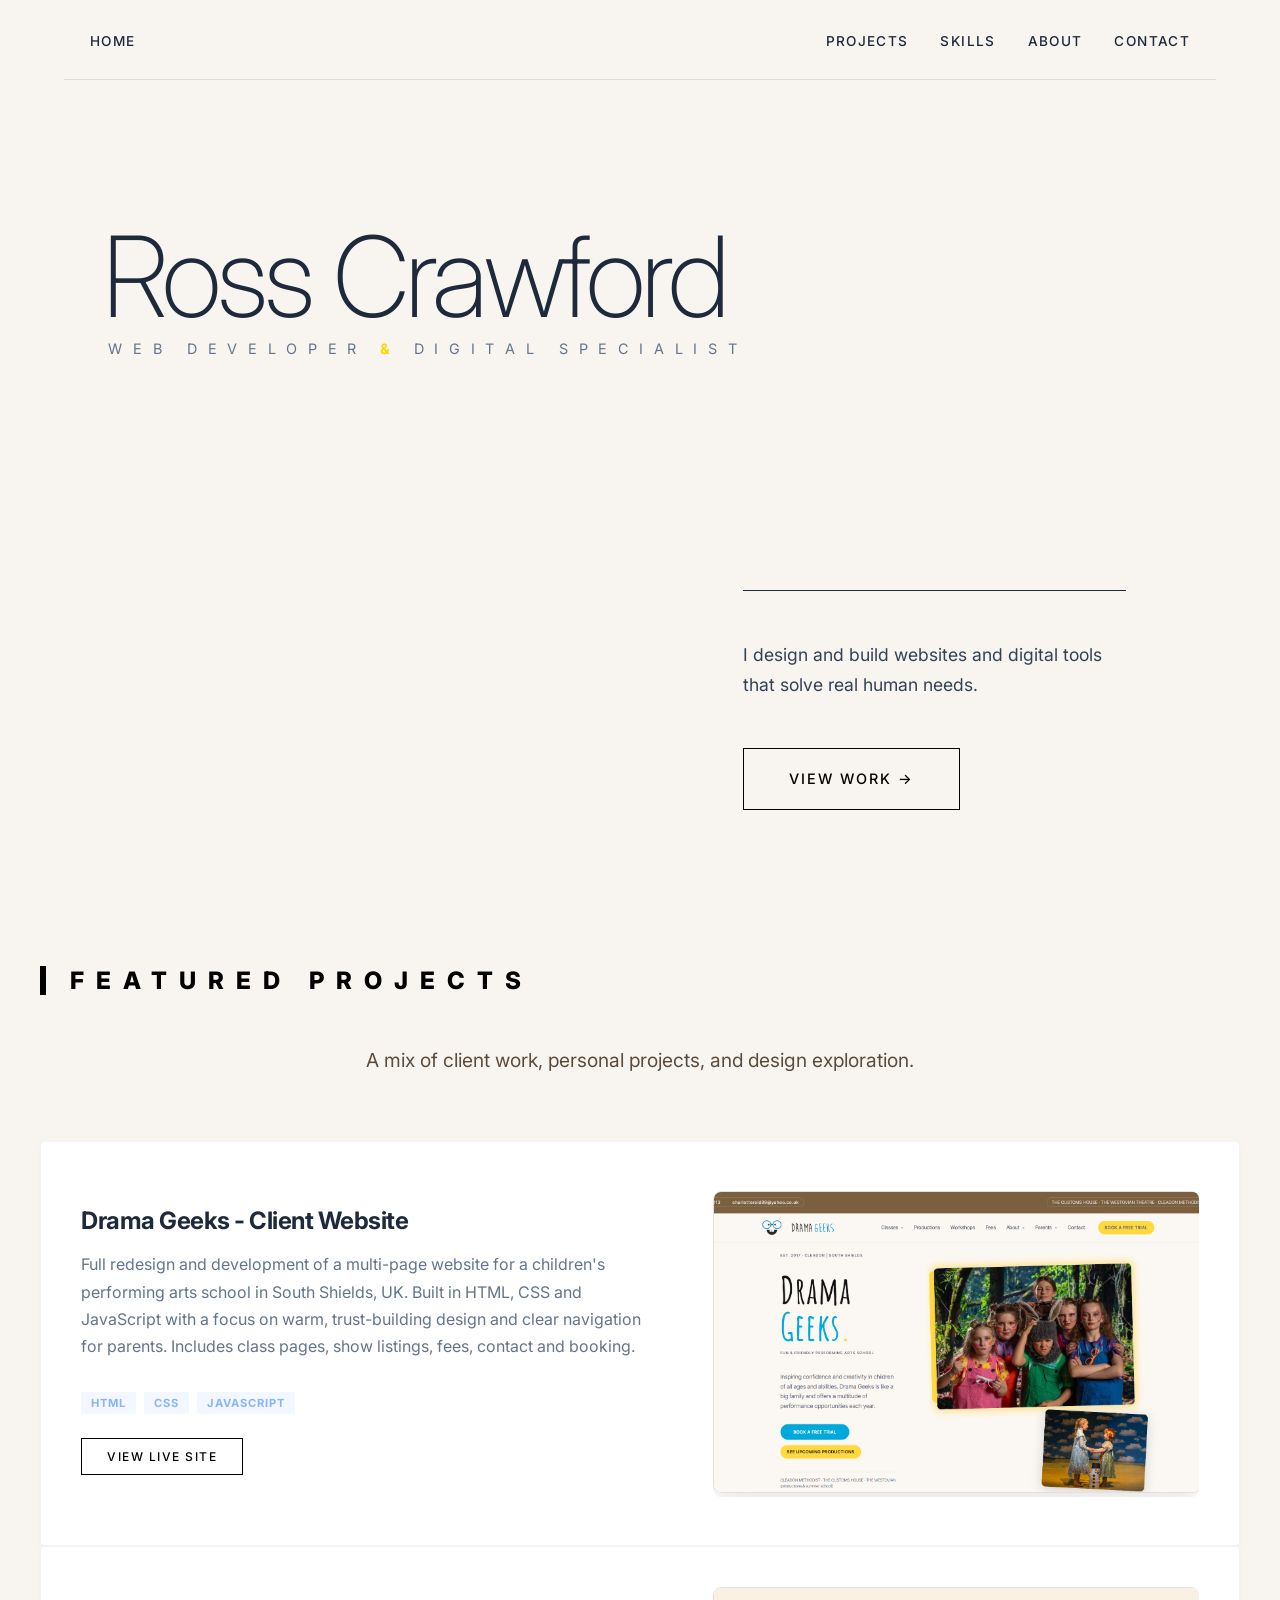
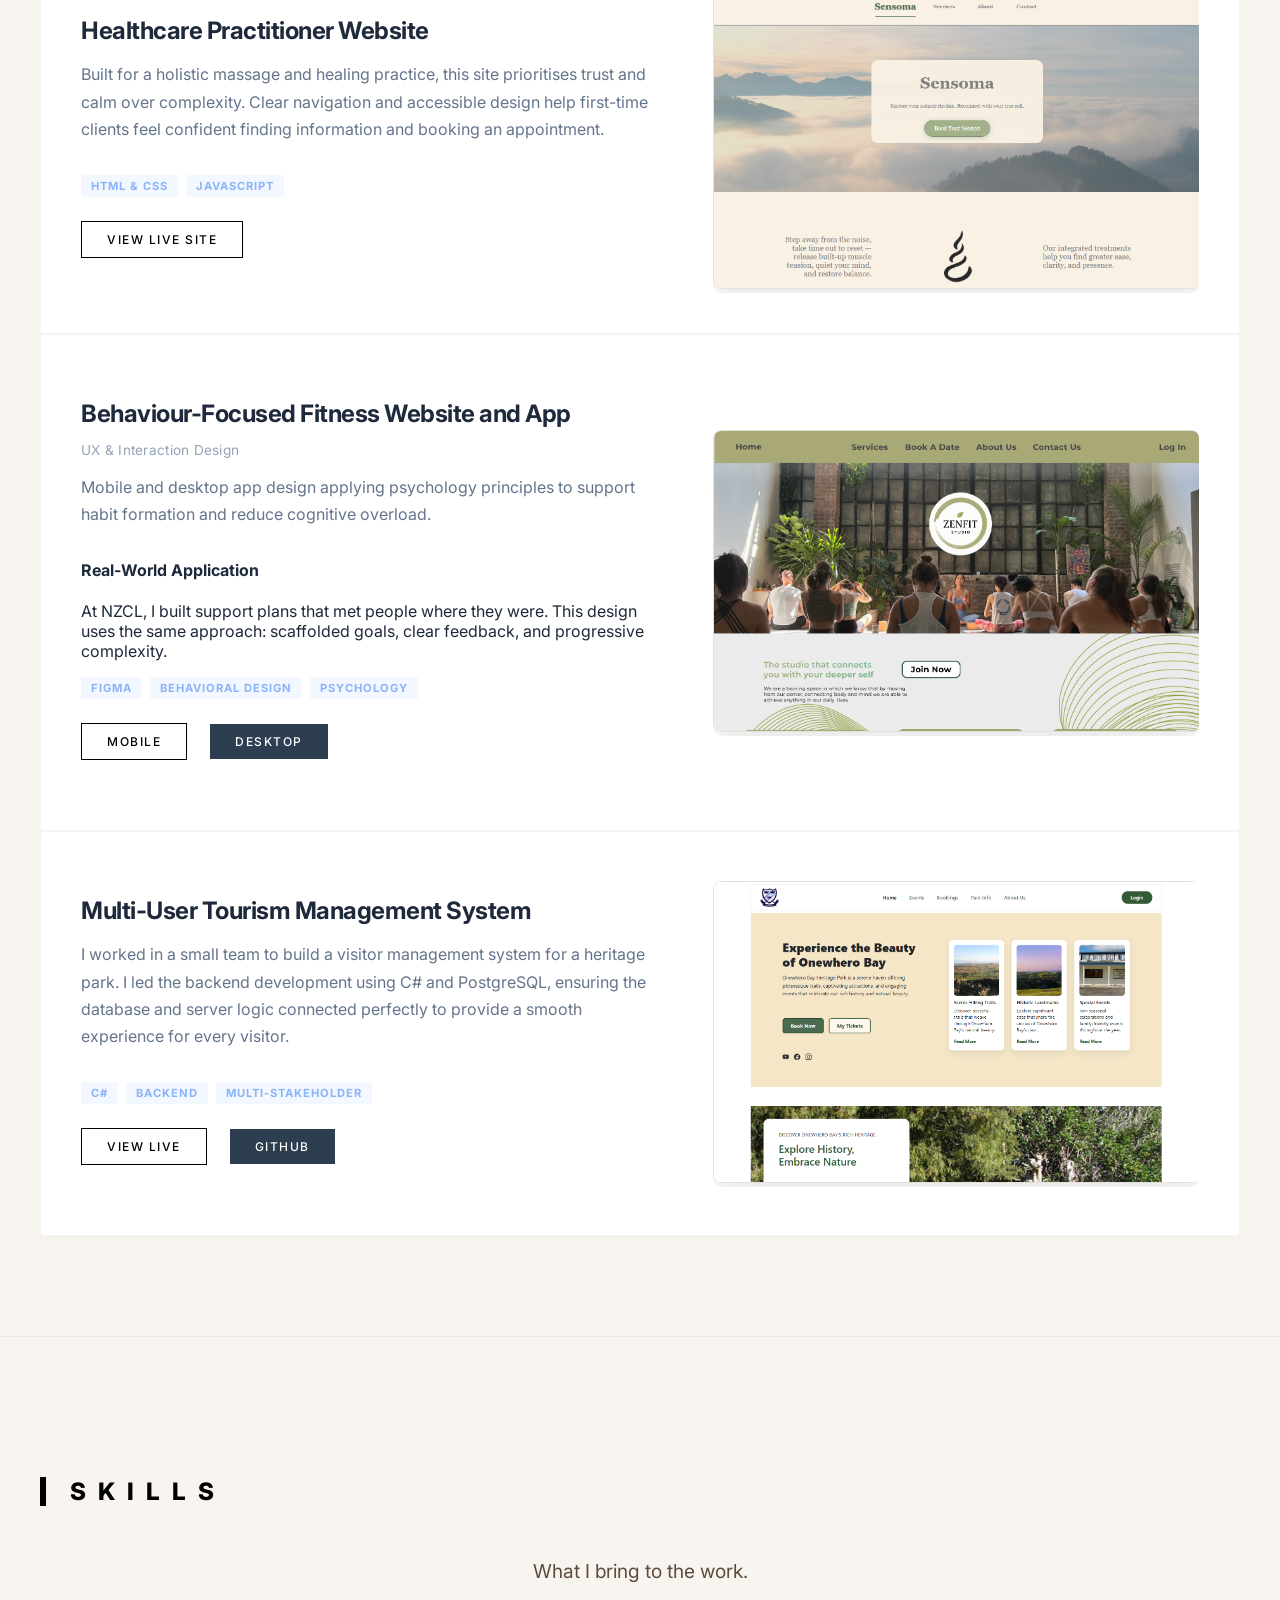
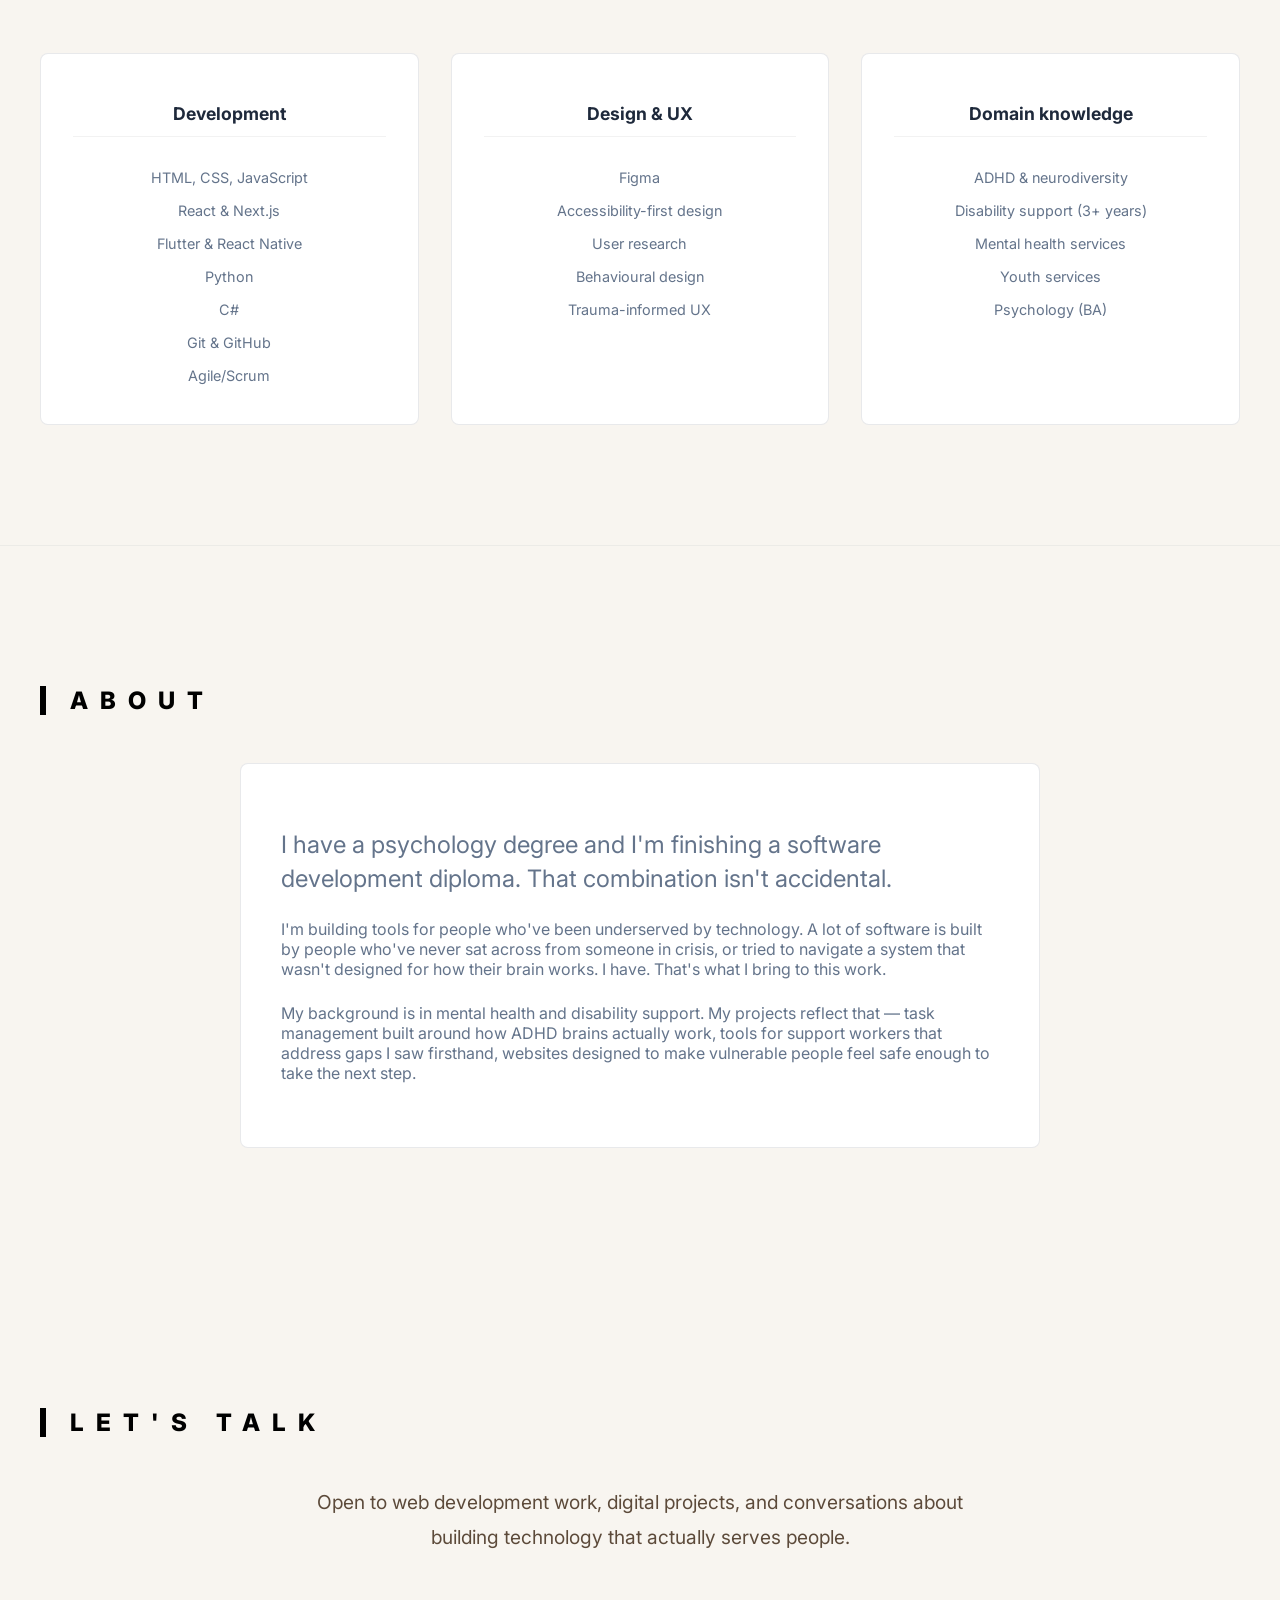
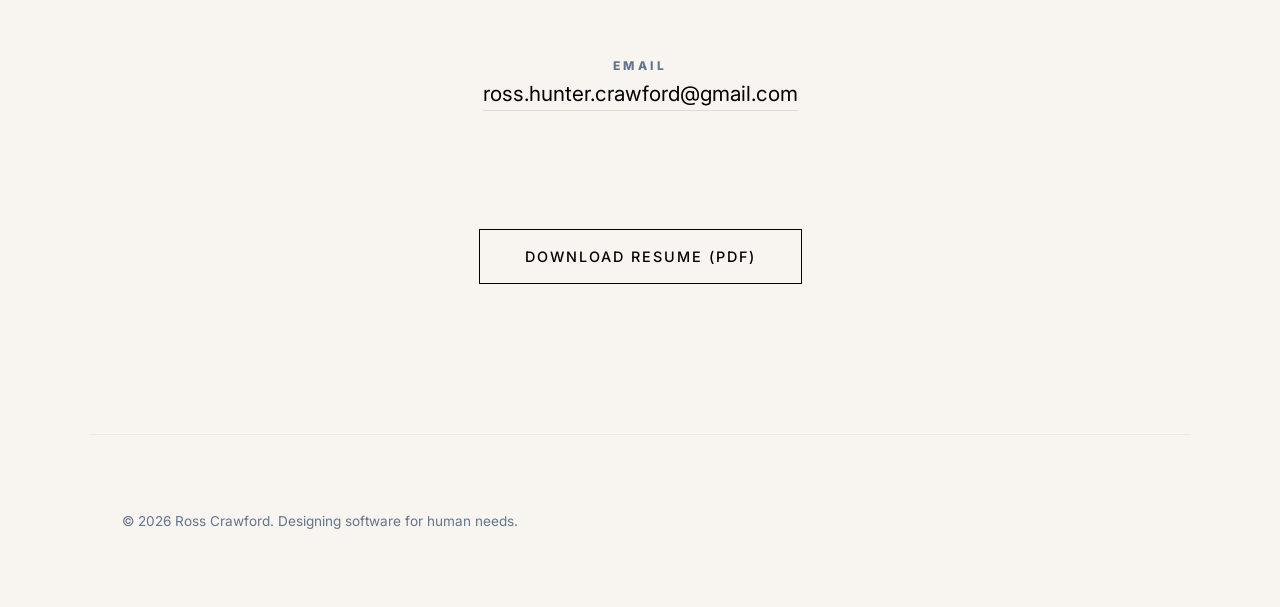
==== commit f74be4bf: "new prompt doc [skip ci]" ====
--- a/index.html
+++ b/index.html
@@ -3,7 +3,7 @@
 <head>
   <meta charset="UTF-8">
   <meta name="viewport" content="width=device-width, initial-scale=1.0">
-  <title>Ross Crawford - Healthcare Technology Implementation Specialist</title>
+  <title>Ross Crawford - Web Developer & Digital Specialist</title>
   <link rel="stylesheet" href="portfolio.css">
   <link rel="preconnect" href="https://fonts.googleapis.com">
   <link rel="preconnect" href="https://fonts.gstatic.com" crossorigin>
@@ -17,13 +17,13 @@
 			<div class="navbar-logo">
 				<a href="#home" class="logo-link">Home</a>
 			</div>
-			
+
 			<button class="mobile-menu-toggle" aria-label="Open menu" aria-expanded="false">
 				<span class="hamburger-line"></span>
 				<span class="hamburger-line"></span>
 				<span class="hamburger-line"></span>
 			</button>
-			
+
 			<ul class="navbar-headers" role="list">
 				<li><a href="#projects" class="nav-link">Projects</a></li>
 				<li><a href="#skills" class="nav-link">Skills</a></li>
@@ -38,17 +38,17 @@
 			<div class="hero-top-left">
 				<h1 class="hero-name">Ross Crawford</h1>
 			<div class="hero-tagline">
-				<span>S</span><span>O</span><span>F</span><span>T</span><span>W</span><span>A</span><span>R</span><span>E</span><span>&nbsp;</span>
-				<span>E</span><span>N</span><span>G</span><span>I</span><span>N</span><span>E</span><span>E</span><span>R</span>
-				<span class="gold-dot">&nbsp;•&nbsp;</span>
-				<span>H</span><span>E</span><span>A</span><span>L</span><span>T</span><span>H</span><span>C</span><span>A</span><span>R</span><span>E</span><span>&nbsp;</span>
-				<span>T</span><span>E</span><span>C</span><span>H</span><span>N</span><span>O</span><span>L</span><span>O</span><span>G</span><span>Y</span>
+				<span>W</span><span>E</span><span>B</span><span>&nbsp;</span>
+				<span>D</span><span>E</span><span>V</span><span>E</span><span>L</span><span>O</span><span>P</span><span>E</span><span>R</span>
+				<span class="gold-dot">&nbsp;&amp;&nbsp;</span>
+				<span>D</span><span>I</span><span>G</span><span>I</span><span>T</span><span>A</span><span>L</span><span>&nbsp;</span>
+				<span>S</span><span>P</span><span>E</span><span>C</span><span>I</span><span>A</span><span>L</span><span>I</span><span>S</span><span>T</span>
 			</div>
 			</div>
 
 			<div class="hero-bottom-right">
 				<div class="minimal-growth-card">
-					<p>I design and develop software, AI, and digital tools that solve genuine human needs.</p>
+					<p>I design and build websites and digital tools that solve real human needs.</p>
 					<div class="hero-actions">
 						<a href="#projects" class="btn-primary">View Work →</a>
 					</div>
@@ -60,50 +60,38 @@
 		<section id="projects" class="projects-section">
 		<div class="container">
 			<h2 class="section-title">Featured Projects</h2>
-			<p class="section-description">Technical projects solving real healthcare coordination problems.</p>
-			
+			<p class="section-description">A mix of client work, personal projects, and design exploration.</p>
+
 			<div class="projects-grid">
 				<!-- Project 1 -->
 				<div class="project-card has-image">
 					<div class="project-content">
 						<div class="project-header">
-							<h3>NDIS Policy Assistant</h3>
+							<h3>Drama Geeks - Client Website</h3>
 						</div>
 						<div class="project-description">
 							<p>
-								I built an intelligent tool that reads through massive amounts of National Disability Insurance Scheme (NDIS) policy documents 
-								to give people instant and reliable answers. Instead of guessing, the system searches official files to find the exact information a user needs. 
-								By finding the right information in less than a second, it removes the administrative burden for coordinators and participants 
-								so they can focus on care instead of paperwork.
+								Full redesign and development of a multi-page website for a children's performing arts school
+								in South Shields, UK. Built in HTML, CSS and JavaScript with a focus on warm, trust-building
+								design and clear navigation for parents. Includes class pages, show listings, fees, contact and booking.
 							</p>
 						</div>
-						<div class="real-world-context">
-							<h4>The Tech:</h4>
-							<p>
-								A Retrieval-Augmented Generation (RAG) agent built with LangChain and Gemini 2.5. 
-								It uses Facebook AI Similarity Search (FAISS) to find facts within official documents.
-							</p>
-						</div>
 						<div class="project-tags">
-							<span class="tag">Python</span>
-							<span class="tag">LangChain</span>
-							<span class="tag">Gemini 2.5</span>
-							<span class="tag">Vector DB (FAISS)</span>
-							<span class="tag">Streamlit</span>
-						</div>
-						
+							<span class="tag">HTML</span>
+							<span class="tag">CSS</span>
+							<span class="tag">JavaScript</span>
+						</div>
 						<div class="project-links">
-							<a href="https://ndis-ai-assistant-3yagyguya2hkh38ku2o76f.streamlit.app/" class="btn-small-primary" target="_blank">View Live Site</a>
-							<a href="https://github.com/izanagi-dev/ndis-ai-assistant" class="btn-small-secondary" target="_blank">GitHub</a>
-						</div>
-					</div>
-						
+							<a href="https://drama-geeks-v2.netlify.app/" class="btn-small-primary" target="_blank">View Live Site</a>
+						</div>
+					</div>
+
 					<div class="project-image">
-						<img src="ndis-img.png" alt="NDIS AI Assistant Interface">
-					</div>
-					
-				</div>
-				
+						<!-- TODO: replace drama-geeks-placeholder.png with a screenshot of https://drama-geeks-v2.netlify.app/ at the same dimensions as other project images -->
+						<img src="dramageeks-img.png" alt="Drama Geeks Website Screenshot">
+					</div>
+				</div>
+
 				<!-- Project 2 -->
 				<div class="project-card has-image">
 					<div class="project-content">
@@ -112,14 +100,14 @@
 						</div>
 						<div class="project-description">
 							<p>
-								Built for a holistic massage and healing practice, this site prioritises 
-								trust and calm over complexity. Clear navigation and accessible design 
-								help first-time clients feel confident finding information and booking 
+								Built for a holistic massage and healing practice, this site prioritises
+								trust and calm over complexity. Clear navigation and accessible design
+								help first-time clients feel confident finding information and booking
 								an appointment.
 							</p>
 						</div>
 						<div class="project-tags">
-							<span class="tag">HTML & CSS</span>
+							<span class="tag">HTML &amp; CSS</span>
 							<span class="tag">JavaScript</span>
 						</div>
 						<div class="project-links">
@@ -136,23 +124,61 @@
 				<div class="project-card has-image">
 					<div class="project-content">
 						<div class="project-header">
+							<h3>Behaviour-Focused Fitness Website and App</h3>
+						<p class="project-subtitle">UX &amp; Interaction Design</p>
+						</div>
+
+						<div class="project-description">
+							<p>Mobile and desktop app design applying psychology principles to support habit formation and reduce cognitive overload.</p>
+						</div>
+
+						<div class="real-world-context">
+							<h4>Real-World Application</h4>
+							<p>
+								At NZCL, I built support plans that met people where they were.
+								This design uses the same approach: scaffolded goals, clear
+								feedback, and progressive complexity.
+							</p>
+						</div>
+
+						<div class="project-tags">
+							<span class="tag">Figma</span>
+							<span class="tag">Behavioral Design</span>
+							<span class="tag">Psychology</span>
+						</div>
+
+						<div class="project-links">
+							<a href="https://www.figma.com/design/2Qb1U5gbFDvbR3DS2gBK0O/ZenFit-Mobile-individual?node-id=0-1&t=Z9yKldt6Z6cwa7eb-1" class="btn-small-primary" target="_blank">Mobile</a>
+							<a href="https://www.figma.com/design/GHU7hHN7sR4c7ZmHN5vLcJ/Zenfit-Studio?node-id=0-1&t=uaAw70elTmirCXpR-1" class="btn-small-secondary" target="_blank">Desktop</a>
+						</div>
+					</div>
+
+					<div class="project-image">
+						<img src="zenfit-img.png" alt="Fitness App Design Snippet">
+					</div>
+				</div>
+
+				<!-- Project 4 -->
+				<div class="project-card has-image">
+					<div class="project-content">
+						<div class="project-header">
 							<h3>Multi-User Tourism Management System</h3>
 						</div>
-						
+
 						<div class="project-description">
-							<p>	
-								I worked in a small team to build a visitor management system for a heritage park. 
-								I led the backend development using C# and PostgreSQL, 
+							<p>
+								I worked in a small team to build a visitor management system for a heritage park.
+								I led the backend development using C# and PostgreSQL,
 								ensuring the database and server logic connected perfectly to provide a smooth experience for every visitor.
 							</p>
 						</div>
-						
+
 						<div class="project-tags">
 							<span class="tag">C#</span>
 							<span class="tag">Backend</span>
 							<span class="tag">Multi-stakeholder</span>
 						</div>
-						
+
 						<div class="project-links">
 							<a href="https://onewherobay-vms-asdjb8ewdtb9c0ey.newzealandnorth-01.azurewebsites.net/" class="btn-small-primary" target="_blank">View Live</a>
 							<a href="https://github.com/izanagi-dev/Tourism-Management-Website" class="btn-small-secondary" target="_blank">GitHub</a>
@@ -163,148 +189,73 @@
 						<img src="onewhero-img.png" alt="Backend Dashboard Snippet">
 					</div>
 				</div>
-				
-				<!-- Project 4 -->
-				<div class="project-card has-image">
-					<div class="project-content">
-						<div class="project-header">
-							<h3>Behaviour-Focused Fitness Website and App</h3>
-						</div>
-						
-						<div class="project-description">
-							<p>Mobile and desktop app design applying psychology principles to support habit formation and reduce cognitive overload.</p>
-						</div>
-						
-						<div class="real-world-context">
-							<h4>Real-World Application</h4>
-							<p>
-								At NZCL, I built support plans that met people where they were. 
-								This design uses the same approach: scaffolded goals, clear 
-								feedback, and progressive complexity.
-							</p>
-						</div>
-						
-						<div class="project-tags">
-							<span class="tag">Figma</span>
-							<span class="tag">Behavioral Design</span>
-							<span class="tag">Psychology</span>
-						</div>
-						
-						<div class="project-links">
-							<a href="https://www.figma.com/design/2Qb1U5gbFDvbR3DS2gBK0O/ZenFit-Mobile-individual?node-id=0-1&t=Z9yKldt6Z6cwa7eb-1" class="btn-small-primary" target="_blank">Mobile</a>
-							<a href="https://www.figma.com/design/GHU7hHN7sR4c7ZmHN5vLcJ/Zenfit-Studio?node-id=0-1&t=uaAw70elTmirCXpR-1" class="btn-small-secondary" target="_blank">Desktop</a>
-						</div>
-					</div>
-
-					<div class="project-image">
-						<img src="zenfit-img.png" alt="Fitness App Design Snippet">
-					</div>
-				</div>
 		</div>
 	</section>
 
 	<section id="skills" class="skills-section">
 		<div class="container">
-			<h2>Technical Expertise</h2>
-			<p class="section-description">Combining healthcare operations with modern technical implementation.</p>
-			
+			<h2>Skills</h2>
+			<p class="section-description">What I bring to the work.</p>
+
 			<div class="skills-grid">
-				<!-- Technology & Product Implementation -->
 				<div class="skill-category">
-					<h3>Technology & Product Implementation</h3>
+					<h3>Development</h3>
 					<ul>
-						<li>API Integration & Automation Systems</li>
-						<li>Python Development & Technical Solutions</li>
-						<li>HTML · CSS · JavaScript · C# · C++</li>
-						<li>Git & Version Control (GitHub)</li>
-						<li>Agile/Scrum Methodologies</li>
-						<li>Database Management & CRM Systems</li>
-						<li>System Integration & Workflow Optimisation</li>
+						<li>HTML, CSS, JavaScript</li>
+						<li>React &amp; Next.js</li>
+						<li>Flutter &amp; React Native</li>
+						<li>Python</li>
+						<li>C#</li>
+						<li>Git &amp; GitHub</li>
+						<li>Agile/Scrum</li>
 					</ul>
 				</div>
-				
-				<!-- Healthcare Tech Experience -->
+
 				<div class="skill-category">
-					<h3>Healthcare Tech Experience</h3>
+					<h3>Design &amp; UX</h3>
 					<ul>
-						<li>NDIS Support Coordination (3+ years)</li>
-						<li>Complex CRM & Documentation Systems</li>
-						<li>Multi-stakeholder Coordination</li>
-						<li>Healthcare Provider Workflow Understanding</li>
-						<li>Compliance & Documentation Management</li>
-						<li>Crisis Intervention & De-escalation</li>
-						<li>Client Assessment & Needs Analysis</li>
+						<li>Figma</li>
+						<li>Accessibility-first design</li>
+						<li>User research</li>
+						<li>Behavioural design</li>
+						<li>Trauma-informed UX</li>
 					</ul>
 				</div>
-				
-				<!-- Implementation & Customer Success -->
+
 				<div class="skill-category">
-					<h3>Implementation & Customer Success</h3>
+					<h3>Domain knowledge</h3>
 					<ul>
-						<li>Client Onboarding & Training Delivery</li>
-						<li>Stakeholder Coordination & Communication</li>
-						<li>User Adoption Strategy & Change Management</li>
-						<li>Process Documentation & SOP Creation</li>
-						<li>Technical Support & Troubleshooting</li>
-						<li>Cross-functional Team Collaboration</li>
-						<li>Project Coordination & Follow-through</li>
+						<li>ADHD &amp; neurodiversity</li>
+						<li>Disability support (3+ years)</li>
+						<li>Mental health services</li>
+						<li>Youth services</li>
+						<li>Psychology (BA)</li>
 					</ul>
 				</div>
-				
-				<!-- Psychology & User Behavior -->
-				<div class="skill-category">
-					<h3>Psychology & User Behavior</h3>
-					<ul>
-						<li>Bachelor's Degree in Psychology</li>
-						<li>Behavioral Insight & Motivation Analysis</li>
-						<li>User Resistance & Adoption Barriers</li>
-						<li>Cognitive Load & Decision-Making</li>
-						<li>Trust-Building in High-Stakes Environments</li>
-						<li>Mental Health-Informed Communication</li>
-						<li>Empathy-Driven Problem Solving</li>
-					</ul>
-				</div>
 			</div>
 		</div>
 	</section>
 
 	<section id="about" class="about-minimal">
+		<div class="container">
+			<h2 class="section-title">About</h2>
+		</div>
 		<div class="container narrow-container">
-			<h2 class="section-title">The Mission</h2>
 			<div class="about-text">
-				<p class="lead-text">
-					My approach is shaped by a degree in Psychology and professional experience in healthcare. 
-					These have provided me with the expert insight to deeply understand user needs and translate 
-					them into <strong>effective technical solutions.</strong>
-				</p>
-				<p>
-					I am a versatile developer who enjoys working across the full range of software development, 
-					from professional website design to the logic that powers a platform. I use a structured approach to build tools that are reliable, easy to navigate, 
-					and genuinely useful to the people who depend on them. By focusing on clear updates and intuitive design, 
-					I build technology that simplifies complex tasks and serves as a genuine support to the people using it.
-				</p>
-				<div class="commitment-stats">
-					<div class="stat-item">
-						<span class="stat-label">Current Velocity</span>
-						<span class="stat-value">20+ hrs/week learning LLM Ops</span>
-					</div>
-					<div class="stat-item">
-						<span class="stat-label">Philosophy</span>
-						<span class="stat-value">Value through implementation</span>
-					</div>
-				</div>
-			</div>
-		</div>
-	</section>
-	
+				<p class="lead-text">I have a psychology degree and I'm finishing a software development diploma. That combination isn't accidental.</p>
+				<p>I'm building tools for people who've been underserved by technology. A lot of software is built by people who've never sat across from someone in crisis, or tried to navigate a system that wasn't designed for how their brain works. I have. That's what I bring to this work.</p>
+				<p>My background is in mental health and disability support. My projects reflect that — task management built around how ADHD brains actually work, tools for support workers that address gaps I saw firsthand, websites designed to make vulnerable people feel safe enough to take the next step.</p>
+			</div>
+		</div>
+	</section>
+
 	<section id="contact" class="contact-section">
 		<div class="container">
 			<h2 class="section-title">Let's Talk</h2>
 			<p class="section-description">
-				Open to opportunities, collaborations, and conversations about how 
-				chnology can better support people. Feel free to get in touch.
+				Open to web development work, digital projects, and conversations about building technology that actually serves people.
 			</p>
-			
+
 			<div class="contact-grid">
 				<div class="contact-item">
 					<span class="contact-label">Email</span>
@@ -312,19 +263,19 @@
 				</div>
 
 				<div class="contact-item">
-				
-					<a href="RC_CV_2026.pdf" download="Ross_Crawford_CV" class="btn-primary">
+
+					<a href="./RC_CV_2026.pdf" download="Ross_Crawford_CV" class="btn-primary">
 						Download Resume (PDF)
 					</a>
 				</div>
 			</div>
 		</div>
 	</section>
-	
-	
+
+
 	<footer>
 		<div class="container">
-			<p>&copy; 2025 Ross Crawford. Designing software for human needs.</p>
+			<p>&copy; 2026 Ross Crawford. Designing software for human needs.</p>
 		</div>
 	</footer>
 
@@ -339,7 +290,7 @@
 						behavior: 'smooth',
 						block: 'start'
 					});
-					
+
 					// Close mobile menu after clicking a link
 					const mobileMenu = document.querySelector('.navbar-headers');
 					const menuToggle = document.querySelector('.mobile-menu-toggle');
@@ -350,17 +301,17 @@
 				}
 			});
 		});
-		
+
 		// Mobile menu toggle functionality
 		const mobileMenuToggle = document.querySelector('.mobile-menu-toggle');
 		const navbarHeaders = document.querySelector('.navbar-headers');
-		
+
 		if (mobileMenuToggle && navbarHeaders) {
 			mobileMenuToggle.addEventListener('click', function() {
 				this.classList.toggle('active');
 				navbarHeaders.classList.toggle('active');
 			});
-			
+
 			// Close mobile menu when clicking outside
 			document.addEventListener('click', function(event) {
 				const isClickInsideNav = event.target.closest('.navbar-container');
@@ -370,7 +321,7 @@
 				}
 			});
 		}
-		
+
 		const observerOptions = { threshold: 0.1 };
 
 		const observer = new IntersectionObserver((entries) => {
@@ -388,15 +339,15 @@
 			section.style.transition = "all 0.8s ease-out";
 			observer.observe(section);
 		});
-		
-		
+
+
 		const revealOnScroll = () => {
 			const sections = document.querySelectorAll('section, .project-card');
-			
+
 			sections.forEach(section => {
 				const sectionTop = section.getBoundingClientRect().top;
 				const triggerPoint = window.innerHeight * 0.8;
-				
+
 				if (sectionTop < triggerPoint) {
 					section.style.opacity = "1";
 					section.style.transform = "translateY(0)";
--- a/portfolio.css
+++ b/portfolio.css
@@ -457,8 +457,16 @@
     font-size: 1.5rem;
     color: #1E293B;
     font-weight: 700;
-    margin-bottom: 1rem;
+    margin-bottom: 0.25rem;
     letter-spacing: -0.5px;
+}
+
+.project-subtitle {
+    font-size: 0.85rem;
+    color: #94A3B8;
+    font-weight: 400;
+    margin-bottom: 0.75rem;
+    letter-spacing: 0.02em;
 }
 
 .project-description {
@@ -540,6 +548,7 @@
     border: 1px solid rgba(30, 41, 59, 0.1); /* Subtle single outline */
     transition: transform 0.3s ease, border-color 0.3s ease;
     position: relative;
+    text-align: center;
 }
 
 /* Gold accent line to match hero dot */
@@ -632,6 +641,37 @@
     color: #1E293B;
     line-height: 1.4;
     margin-bottom: 2rem;
+}
+
+.about-text {
+    background: #FFFFFF;
+    padding: 2.5rem;
+    border-radius: 8px;
+    border: 1px solid rgba(30, 41, 59, 0.1);
+    transition: transform 0.3s ease, border-color 0.3s ease;
+    position: relative;
+}
+
+.about-text::before {
+    content: "";
+    position: absolute;
+    top: 0;
+    left: 0;
+    width: 100%;
+    height: 4px;
+    background-color: #FFD700;
+    border-radius: 8px 8px 0 0;
+    opacity: 0;
+    transition: opacity 0.3s ease;
+}
+
+.about-text:hover {
+    transform: translateY(-5px);
+    border-color: transparent #8C786A #8C786A #8C786A;
+}
+
+.about-text:hover::before {
+    opacity: 1;
 }
 
 .about-text p {
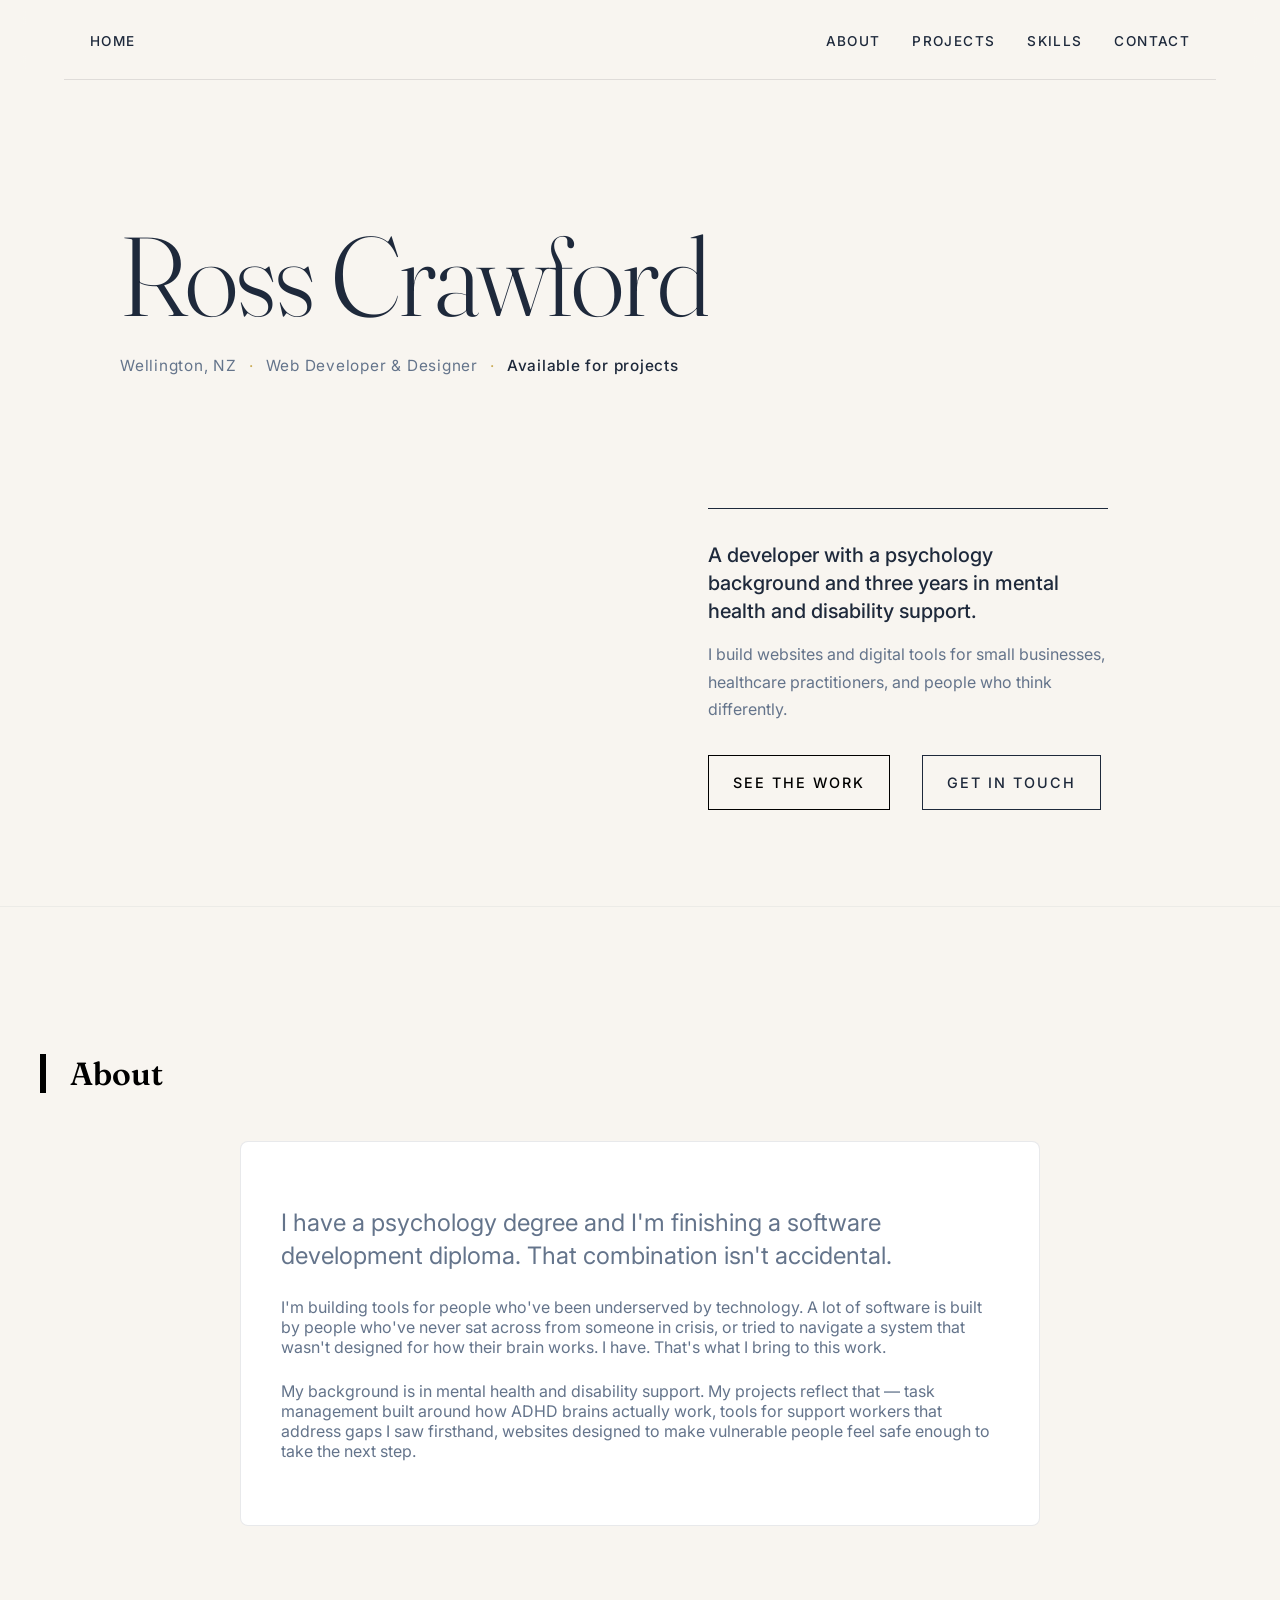
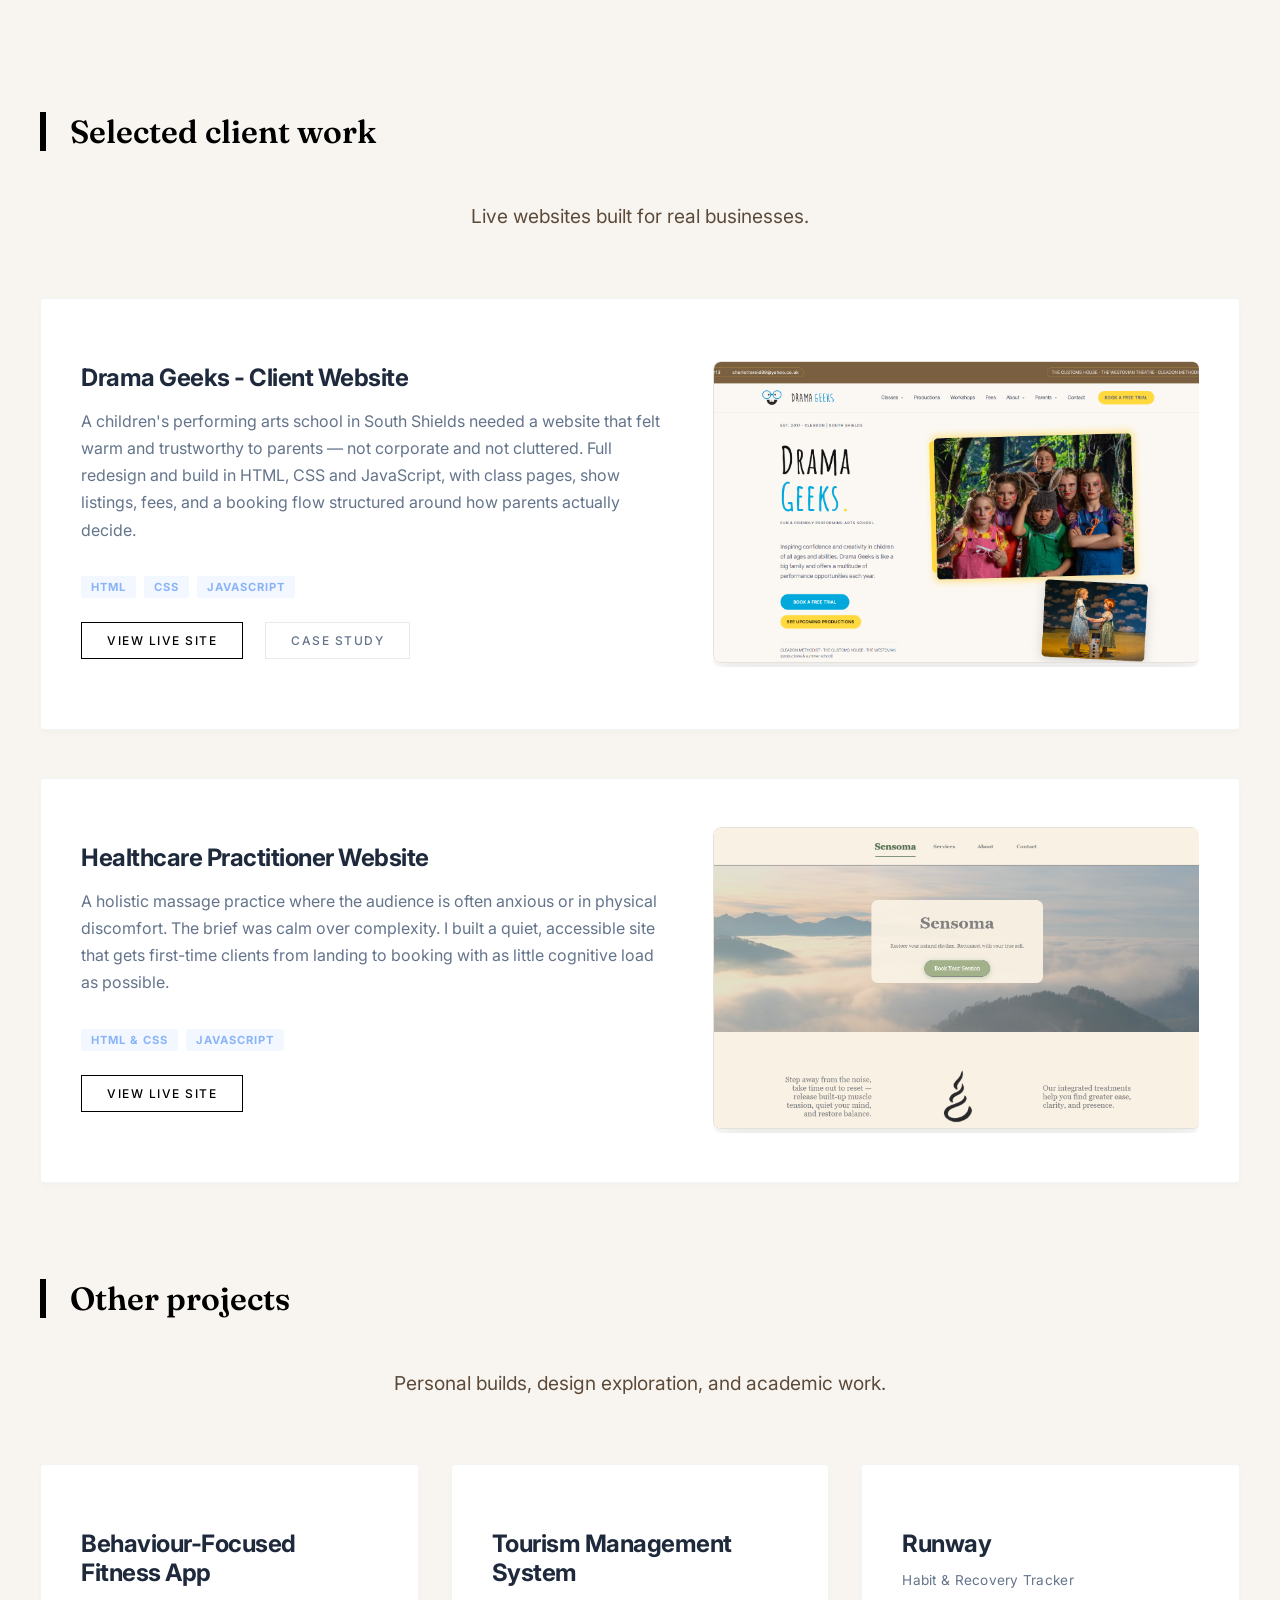
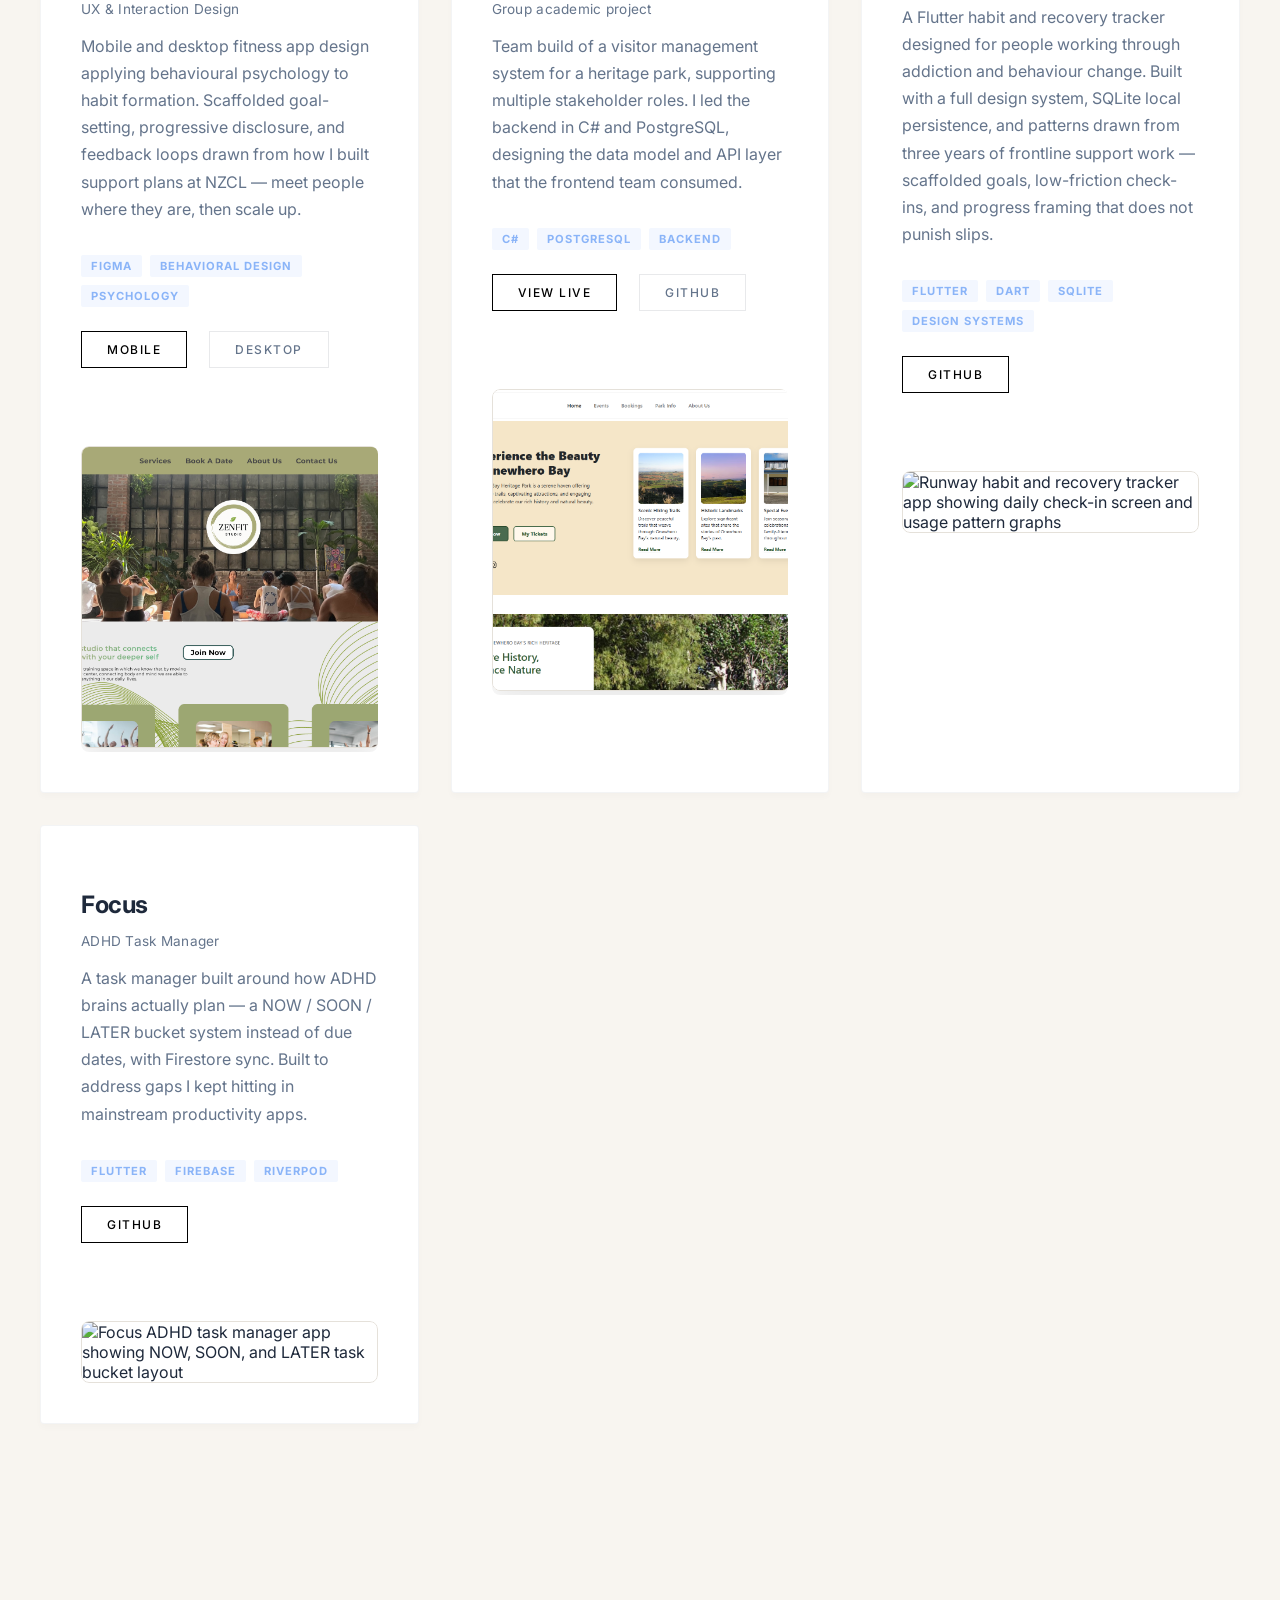
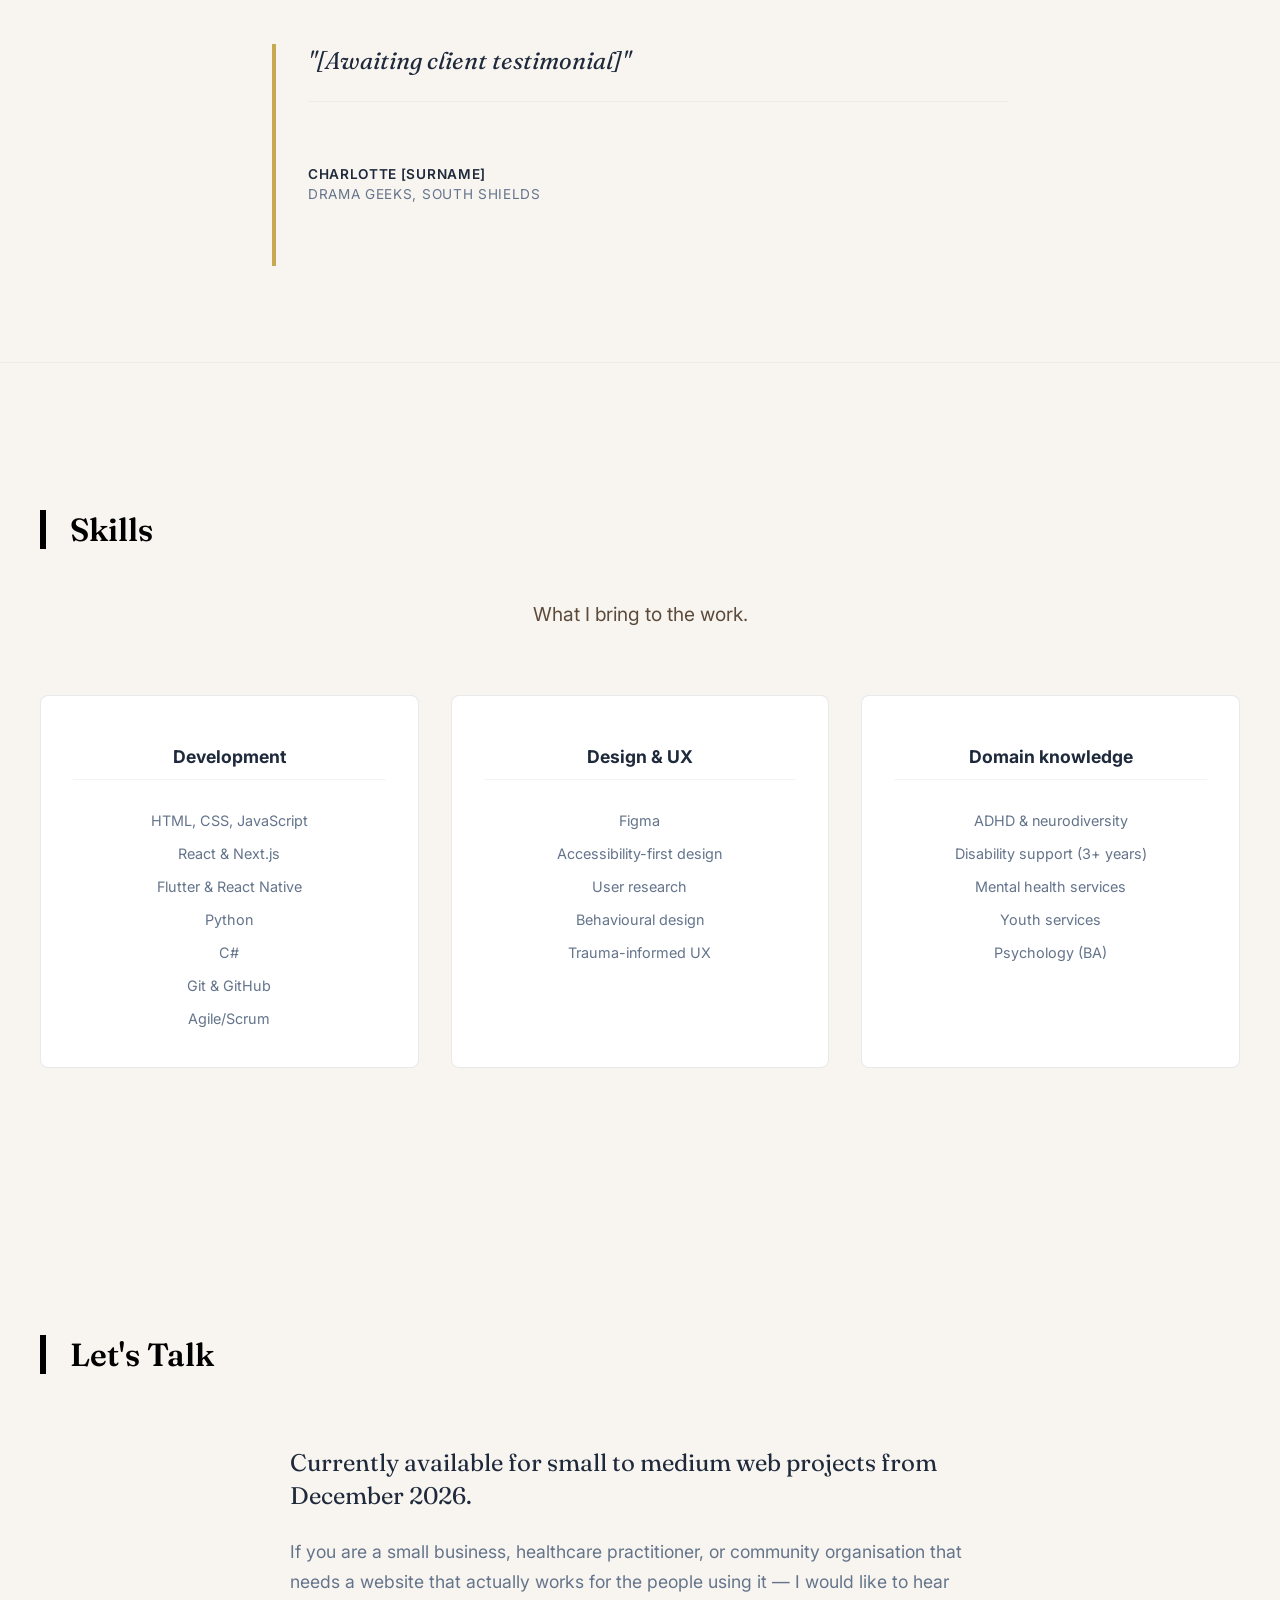
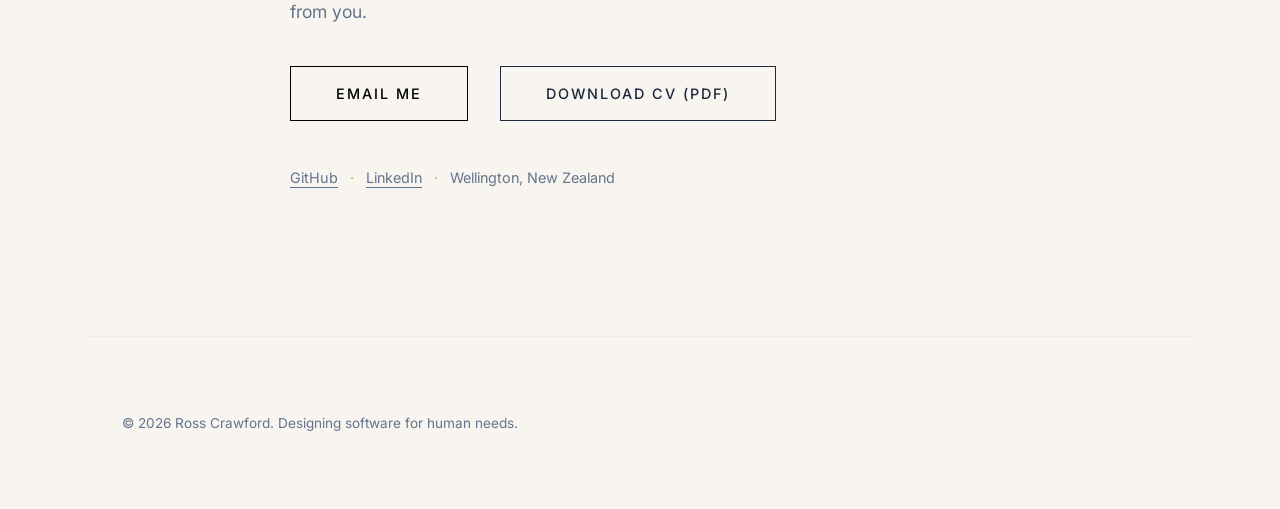
==== commit 5865de26: "moving to laptop" ====
--- a/index.html
+++ b/index.html
@@ -4,12 +4,36 @@
   <meta charset="UTF-8">
   <meta name="viewport" content="width=device-width, initial-scale=1.0">
   <title>Ross Crawford - Web Developer & Digital Specialist</title>
+
+  <!-- Primary Meta -->
+  <meta name="description" content="Ross Crawford — web developer and digital specialist in Wellington, New Zealand. I build websites and digital tools for small businesses, healthcare practitioners, and people underserved by software.">
+  <meta name="author" content="Ross Crawford">
+
+  <!-- Open Graph -->
+  <meta property="og:type" content="website">
+  <meta property="og:url" content="https://ross-crawford-portfolio.netlify.app/">
+  <meta property="og:title" content="Ross Crawford — Web Developer & Digital Specialist">
+  <meta property="og:description" content="Developer with a psychology background. I build websites and digital tools for small businesses, healthcare practitioners, and people underserved by software.">
+  <meta property="og:image" content="https://ross-crawford-portfolio.netlify.app/og-image.png">
+  <meta property="og:image:width" content="1200">
+  <meta property="og:image:height" content="630">
+
+  <!-- Twitter -->
+  <meta name="twitter:card" content="summary_large_image">
+  <meta name="twitter:title" content="Ross Crawford — Web Developer & Digital Specialist">
+  <meta name="twitter:description" content="Developer with a psychology background. Building tools for people underserved by software.">
+  <meta name="twitter:image" content="https://ross-crawford-portfolio.netlify.app/og-image.png">
+
+  <!-- Canonical -->
+  <link rel="canonical" href="https://ross-crawford-portfolio.netlify.app/">
+
   <link rel="stylesheet" href="portfolio.css">
   <link rel="preconnect" href="https://fonts.googleapis.com">
   <link rel="preconnect" href="https://fonts.gstatic.com" crossorigin>
-  <link href="https://fonts.googleapis.com/css2?family=Inter:ital,wght@0,200;0,400;0,700;1,200&display=swap" rel="stylesheet">
+  <link href="https://fonts.googleapis.com/css2?family=Fraunces:ital,opsz,wght@0,9..144,300;0,9..144,400;0,9..144,600;0,9..144,900;1,9..144,300;1,9..144,400;1,9..144,600;1,9..144,900&family=Inter:ital,wght@0,200;0,400;0,700;1,200&display=swap" rel="stylesheet">
   <link rel="icon" type="image/svg+xml" href="favicon.svg">
   <link rel="icon" type="image/png" href="favicon.png">
+  <link rel="preload" as="image" href="dramageeks-img.png">
 </head>
 <body>
 	<nav class="navbar" aria-label="Main Navigation">
@@ -25,9 +49,9 @@
 			</button>
 
 			<ul class="navbar-headers" role="list">
+				<li><a href="#about" class="nav-link">About</a></li>
 				<li><a href="#projects" class="nav-link">Projects</a></li>
 				<li><a href="#skills" class="nav-link">Skills</a></li>
-				<li><a href="#about" class="nav-link">About</a></li>
 				<li><a href="#contact" class="nav-link">Contact</a></li>
 			</ul>
 		</div>
@@ -37,44 +61,56 @@
 		<div class="container hero-editorial-grid">
 			<div class="hero-top-left">
 				<h1 class="hero-name">Ross Crawford</h1>
-			<div class="hero-tagline">
-				<span>W</span><span>E</span><span>B</span><span>&nbsp;</span>
-				<span>D</span><span>E</span><span>V</span><span>E</span><span>L</span><span>O</span><span>P</span><span>E</span><span>R</span>
-				<span class="gold-dot">&nbsp;&amp;&nbsp;</span>
-				<span>D</span><span>I</span><span>G</span><span>I</span><span>T</span><span>A</span><span>L</span><span>&nbsp;</span>
-				<span>S</span><span>P</span><span>E</span><span>C</span><span>I</span><span>A</span><span>L</span><span>I</span><span>S</span><span>T</span>
-			</div>
+				<p class="hero-meta">
+					<span>Wellington, NZ</span>
+					<span class="dot">·</span>
+					<span>Web Developer &amp; Designer</span>
+					<span class="dot">·</span>
+					<span class="status">Available for projects</span>
+				</p>
 			</div>
 
 			<div class="hero-bottom-right">
 				<div class="minimal-growth-card">
-					<p>I design and build websites and digital tools that solve real human needs.</p>
+					<p class="hero-lead">A developer with a psychology background and three years in mental health and disability support.</p>
+					<p class="hero-sub">I build websites and digital tools for small businesses, healthcare practitioners, and people who think differently.</p>
 					<div class="hero-actions">
-						<a href="#projects" class="btn-primary">View Work →</a>
-					</div>
-				</div>
-			</div>
-		</div>
-	</section>
-
-		<section id="projects" class="projects-section">
+						<a href="#projects" class="btn-primary">See the work</a>
+						<a href="mailto:ross.hunter.crawford@gmail.com" class="btn-ghost">Get in touch</a>
+					</div>
+				</div>
+			</div>
+		</div>
+	</section>
+
+	<section id="about" class="about-minimal">
 		<div class="container">
-			<h2 class="section-title">Featured Projects</h2>
-			<p class="section-description">A mix of client work, personal projects, and design exploration.</p>
-
-			<div class="projects-grid">
-				<!-- Project 1 -->
+			<h2 class="section-title">About</h2>
+		</div>
+		<div class="container narrow-container">
+			<div class="about-text">
+				<p class="lead-text">I have a psychology degree and I'm finishing a software development diploma. That combination isn't accidental.</p>
+				<p>I'm building tools for people who've been underserved by technology. A lot of software is built by people who've never sat across from someone in crisis, or tried to navigate a system that wasn't designed for how their brain works. I have. That's what I bring to this work.</p>
+				<p>My background is in mental health and disability support. My projects reflect that — task management built around how ADHD brains actually work, tools for support workers that address gaps I saw firsthand, websites designed to make vulnerable people feel safe enough to take the next step.</p>
+			</div>
+		</div>
+	</section>
+
+	<section id="projects" class="projects-section">
+		<div class="container">
+			<h2 class="section-title">Selected client work</h2>
+			<p class="section-description">Live websites built for real businesses.</p>
+
+			<div class="projects-grid projects-grid--featured">
+
+				<!-- Drama Geeks -->
 				<div class="project-card has-image">
 					<div class="project-content">
 						<div class="project-header">
 							<h3>Drama Geeks - Client Website</h3>
 						</div>
 						<div class="project-description">
-							<p>
-								Full redesign and development of a multi-page website for a children's performing arts school
-								in South Shields, UK. Built in HTML, CSS and JavaScript with a focus on warm, trust-building
-								design and clear navigation for parents. Includes class pages, show listings, fees, contact and booking.
-							</p>
+							<p>A children's performing arts school in South Shields needed a website that felt warm and trustworthy to parents — not corporate and not cluttered. Full redesign and build in HTML, CSS and JavaScript, with class pages, show listings, fees, and a booking flow structured around how parents actually decide.</p>
 						</div>
 						<div class="project-tags">
 							<span class="tag">HTML</span>
@@ -83,28 +119,23 @@
 						</div>
 						<div class="project-links">
 							<a href="https://drama-geeks-v2.netlify.app/" class="btn-small-primary" target="_blank">View Live Site</a>
-						</div>
-					</div>
-
-					<div class="project-image">
-						<!-- TODO: replace drama-geeks-placeholder.png with a screenshot of https://drama-geeks-v2.netlify.app/ at the same dimensions as other project images -->
-						<img src="dramageeks-img.png" alt="Drama Geeks Website Screenshot">
-					</div>
-				</div>
-
-				<!-- Project 2 -->
+							<a href="case-study-drama-geeks.html" class="btn-small-secondary">Case study</a>
+						</div>
+					</div>
+
+					<div class="project-image">
+						<img src="dramageeks-img.png" alt="Drama Geeks website homepage showing warm cream and yellow design with class listings and booking prompt" width="1903" height="914" loading="lazy" decoding="async">
+					</div>
+				</div>
+
+				<!-- Sensoma -->
 				<div class="project-card has-image">
 					<div class="project-content">
 						<div class="project-header">
 							<h3>Healthcare Practitioner Website</h3>
 						</div>
 						<div class="project-description">
-							<p>
-								Built for a holistic massage and healing practice, this site prioritises
-								trust and calm over complexity. Clear navigation and accessible design
-								help first-time clients feel confident finding information and booking
-								an appointment.
-							</p>
+							<p>A holistic massage practice where the audience is often anxious or in physical discomfort. The brief was calm over complexity. I built a quiet, accessible site that gets first-time clients from landing to booking with as little cognitive load as possible.</p>
 						</div>
 						<div class="project-tags">
 							<span class="tag">HTML &amp; CSS</span>
@@ -116,79 +147,130 @@
 					</div>
 
 					<div class="project-image">
-						<img src="sensoma-img.png" alt="Website Screenshot">
-					</div>
-				</div>
-
-				<!-- Project 3 -->
-				<div class="project-card has-image">
-					<div class="project-content">
-						<div class="project-header">
-							<h3>Behaviour-Focused Fitness Website and App</h3>
-						<p class="project-subtitle">UX &amp; Interaction Design</p>
-						</div>
-
-						<div class="project-description">
-							<p>Mobile and desktop app design applying psychology principles to support habit formation and reduce cognitive overload.</p>
-						</div>
-
-						<div class="real-world-context">
-							<h4>Real-World Application</h4>
-							<p>
-								At NZCL, I built support plans that met people where they were.
-								This design uses the same approach: scaffolded goals, clear
-								feedback, and progressive complexity.
-							</p>
-						</div>
-
+						<img src="sensoma-img.png" alt="Sensoma massage practice website showing minimal calm layout with soft tones and navigation to services and booking" width="1892" height="947" loading="lazy" decoding="async">
+					</div>
+				</div>
+
+			</div>
+
+			<h2 class="section-title section-title--secondary">Other projects</h2>
+			<p class="section-description">Personal builds, design exploration, and academic work.</p>
+
+			<div class="projects-grid projects-grid--secondary">
+
+				<!-- ZenFit -->
+				<div class="project-card has-image">
+					<div class="project-content">
+						<div class="project-header">
+							<h3>Behaviour-Focused Fitness App</h3>
+							<p class="project-subtitle">UX &amp; Interaction Design</p>
+						</div>
+						<div class="project-description">
+							<p>Mobile and desktop fitness app design applying behavioural psychology to habit formation. Scaffolded goal-setting, progressive disclosure, and feedback loops drawn from how I built support plans at NZCL — meet people where they are, then scale up.</p>
+						</div>
 						<div class="project-tags">
 							<span class="tag">Figma</span>
 							<span class="tag">Behavioral Design</span>
 							<span class="tag">Psychology</span>
 						</div>
-
 						<div class="project-links">
 							<a href="https://www.figma.com/design/2Qb1U5gbFDvbR3DS2gBK0O/ZenFit-Mobile-individual?node-id=0-1&t=Z9yKldt6Z6cwa7eb-1" class="btn-small-primary" target="_blank">Mobile</a>
 							<a href="https://www.figma.com/design/GHU7hHN7sR4c7ZmHN5vLcJ/Zenfit-Studio?node-id=0-1&t=uaAw70elTmirCXpR-1" class="btn-small-secondary" target="_blank">Desktop</a>
 						</div>
 					</div>
-
-					<div class="project-image">
-						<img src="zenfit-img.png" alt="Fitness App Design Snippet">
-					</div>
-				</div>
-
-				<!-- Project 4 -->
-				<div class="project-card has-image">
-					<div class="project-content">
-						<div class="project-header">
-							<h3>Multi-User Tourism Management System</h3>
-						</div>
-
-						<div class="project-description">
-							<p>
-								I worked in a small team to build a visitor management system for a heritage park.
-								I led the backend development using C# and PostgreSQL,
-								ensuring the database and server logic connected perfectly to provide a smooth experience for every visitor.
-							</p>
-						</div>
-
+					<div class="project-image">
+						<img src="zenfit-img.png" alt="ZenFit app design in Figma showing habit tracking interface with goal-setting screens and progress visualisation" width="1439" height="1030" loading="lazy" decoding="async">
+					</div>
+				</div>
+
+				<!-- Onewhero -->
+				<div class="project-card has-image">
+					<div class="project-content">
+						<div class="project-header">
+							<h3>Tourism Management System</h3>
+							<p class="project-subtitle">Group academic project</p>
+						</div>
+						<div class="project-description">
+							<p>Team build of a visitor management system for a heritage park, supporting multiple stakeholder roles. I led the backend in C# and PostgreSQL, designing the data model and API layer that the frontend team consumed.</p>
+						</div>
 						<div class="project-tags">
 							<span class="tag">C#</span>
+							<span class="tag">PostgreSQL</span>
 							<span class="tag">Backend</span>
-							<span class="tag">Multi-stakeholder</span>
-						</div>
-
+						</div>
 						<div class="project-links">
 							<a href="https://onewherobay-vms-asdjb8ewdtb9c0ey.newzealandnorth-01.azurewebsites.net/" class="btn-small-primary" target="_blank">View Live</a>
 							<a href="https://github.com/izanagi-dev/Tourism-Management-Website" class="btn-small-secondary" target="_blank">GitHub</a>
 						</div>
 					</div>
-
-					<div class="project-image">
-						<img src="onewhero-img.png" alt="Backend Dashboard Snippet">
-					</div>
-				</div>
+					<div class="project-image">
+						<img src="onewhero-img.png" alt="Onewhero Bay visitor management dashboard showing park booking interface and stakeholder admin views" width="1890" height="947" loading="lazy" decoding="async">
+					</div>
+				</div>
+
+				<!-- Runway -->
+				<div class="project-card has-image">
+					<div class="project-content">
+						<div class="project-header">
+							<h3>Runway</h3>
+							<p class="project-subtitle">Habit &amp; Recovery Tracker</p>
+						</div>
+						<div class="project-description">
+							<p>A Flutter habit and recovery tracker designed for people working through addiction and behaviour change. Built with a full design system, SQLite local persistence, and patterns drawn from three years of frontline support work — scaffolded goals, low-friction check-ins, and progress framing that does not punish slips.</p>
+						</div>
+						<div class="project-tags">
+							<span class="tag">Flutter</span>
+							<span class="tag">Dart</span>
+							<span class="tag">SQLite</span>
+							<span class="tag">Design Systems</span>
+						</div>
+						<div class="project-links">
+							<a href="https://github.com/izanagi-dev/addiction-tracker" class="btn-small-primary" target="_blank">GitHub</a>
+						</div>
+					</div>
+					<div class="project-image">
+						<img src="runway-img.png" alt="Runway habit and recovery tracker app showing daily check-in screen and usage pattern graphs" loading="lazy" decoding="async">
+					</div>
+				</div>
+
+				<!-- Focus -->
+				<div class="project-card has-image">
+					<div class="project-content">
+						<div class="project-header">
+							<h3>Focus</h3>
+							<p class="project-subtitle">ADHD Task Manager</p>
+						</div>
+						<div class="project-description">
+							<p>A task manager built around how ADHD brains actually plan — a NOW / SOON / LATER bucket system instead of due dates, with Firestore sync. Built to address gaps I kept hitting in mainstream productivity apps.</p>
+						</div>
+						<div class="project-tags">
+							<span class="tag">Flutter</span>
+							<span class="tag">Firebase</span>
+							<span class="tag">Riverpod</span>
+						</div>
+						<div class="project-links">
+							<a href="https://github.com/izanagi-dev/adhd_app" class="btn-small-primary" target="_blank">GitHub</a>
+						</div>
+					</div>
+					<div class="project-image">
+						<img src="focus-img.png" alt="Focus ADHD task manager app showing NOW, SOON, and LATER task bucket layout" loading="lazy" decoding="async">
+					</div>
+				</div>
+
+			</div>
+		</div>
+	</section>
+
+	<section class="testimonial-section">
+		<div class="container narrow-container">
+			<blockquote class="testimonial">
+				<!-- Placeholder — awaiting quote from Charlotte -->
+				<p class="testimonial-quote">"[Awaiting client testimonial]"</p>
+				<footer class="testimonial-attr">
+					<span class="testimonial-name">Charlotte [Surname]</span>
+					<span class="testimonial-role">Drama Geeks, South Shields</span>
+				</footer>
+			</blockquote>
 		</div>
 	</section>
 
@@ -236,37 +318,24 @@
 		</div>
 	</section>
 
-	<section id="about" class="about-minimal">
-		<div class="container">
-			<h2 class="section-title">About</h2>
-		</div>
-		<div class="container narrow-container">
-			<div class="about-text">
-				<p class="lead-text">I have a psychology degree and I'm finishing a software development diploma. That combination isn't accidental.</p>
-				<p>I'm building tools for people who've been underserved by technology. A lot of software is built by people who've never sat across from someone in crisis, or tried to navigate a system that wasn't designed for how their brain works. I have. That's what I bring to this work.</p>
-				<p>My background is in mental health and disability support. My projects reflect that — task management built around how ADHD brains actually work, tools for support workers that address gaps I saw firsthand, websites designed to make vulnerable people feel safe enough to take the next step.</p>
-			</div>
-		</div>
-	</section>
-
 	<section id="contact" class="contact-section">
 		<div class="container">
 			<h2 class="section-title">Let's Talk</h2>
-			<p class="section-description">
-				Open to web development work, digital projects, and conversations about building technology that actually serves people.
-			</p>
-
-			<div class="contact-grid">
-				<div class="contact-item">
-					<span class="contact-label">Email</span>
-					<a href="mailto:ross.hunter.crawford@gmail.com" class="contact-link">ross.hunter.crawford@gmail.com</a>
-				</div>
-
-				<div class="contact-item">
-
-					<a href="./RC_CV_2026.pdf" download="Ross_Crawford_CV" class="btn-primary">
-						Download Resume (PDF)
-					</a>
+			<div class="contact-content">
+				<p class="contact-availability">Currently available for small to medium web projects from December 2026.</p>
+				<p class="contact-pitch">If you are a small business, healthcare practitioner, or community organisation that needs a website that actually works for the people using it — I would like to hear from you.</p>
+
+				<div class="contact-actions">
+					<a href="mailto:ross.hunter.crawford@gmail.com" class="btn-primary">Email me</a>
+					<a href="./RC_CV_2026.pdf" download="Ross_Crawford_CV.pdf" class="btn-ghost">Download CV (PDF)</a>
+				</div>
+
+				<div class="contact-secondary">
+					<a href="https://github.com/izanagi-dev" target="_blank" rel="noopener">GitHub</a>
+					<span class="dot">·</span>
+					<a href="https://www.linkedin.com/in/[your-linkedin-slug]" target="_blank" rel="noopener">LinkedIn</a>
+					<span class="dot">·</span>
+					<span>Wellington, New Zealand</span>
 				</div>
 			</div>
 		</div>
@@ -280,6 +349,8 @@
 	</footer>
 
 	<script>
+		document.documentElement.classList.add('js-loaded');
+
 		// Smooth scrolling for navigation links
 		document.querySelectorAll('a[href^="#"]').forEach(anchor => {
 			anchor.addEventListener('click', function (e) {
@@ -297,6 +368,8 @@
 					if (mobileMenu && menuToggle && mobileMenu.classList.contains('active')) {
 						mobileMenu.classList.remove('active');
 						menuToggle.classList.remove('active');
+						menuToggle.setAttribute('aria-expanded', 'false');
+						menuToggle.setAttribute('aria-label', 'Open menu');
 					}
 				}
 			});
@@ -308,8 +381,11 @@
 
 		if (mobileMenuToggle && navbarHeaders) {
 			mobileMenuToggle.addEventListener('click', function() {
+				const isExpanded = this.getAttribute('aria-expanded') === 'true';
 				this.classList.toggle('active');
 				navbarHeaders.classList.toggle('active');
+				this.setAttribute('aria-expanded', String(!isExpanded));
+				this.setAttribute('aria-label', isExpanded ? 'Open menu' : 'Close menu');
 			});
 
 			// Close mobile menu when clicking outside
@@ -318,6 +394,8 @@
 				if (!isClickInsideNav && navbarHeaders.classList.contains('active')) {
 					navbarHeaders.classList.remove('active');
 					mobileMenuToggle.classList.remove('active');
+					mobileMenuToggle.setAttribute('aria-expanded', 'false');
+					mobileMenuToggle.setAttribute('aria-label', 'Open menu');
 				}
 			});
 		}
@@ -334,9 +412,6 @@
 		}, observerOptions);
 
 		document.querySelectorAll('section').forEach(section => {
-			section.style.opacity = "0";
-			section.style.transform = "translateY(30px)";
-			section.style.transition = "all 0.8s ease-out";
 			observer.observe(section);
 		});
 
@@ -355,13 +430,6 @@
 			});
 		};
 
-	// Initial state for sections
-	document.querySelectorAll('section, .project-card').forEach(el => {
-		el.style.opacity = "0";
-		el.style.transform = "translateY(30px)";
-		el.style.transition = "all 0.8s cubic-bezier(0.2, 1, 0.3, 1)";
-	});
-
 	window.addEventListener('scroll', revealOnScroll);
 	window.addEventListener('load', revealOnScroll);
 
--- a/portfolio.css
+++ b/portfolio.css
@@ -1,42 +1,62 @@
+/* ============================================================
+   DESIGN TOKENS
+   ============================================================ */
+
+:root {
+    /* Colours */
+    --color-bg:          #F8F5F0;
+    --color-ink:         #1E293B;
+    --color-ink-muted:   #64748B;
+    --color-ink-soft:    #94A3B8;
+    --color-accent:      #C8A951;
+    --color-surface:     #FFFFFF;
+    --color-border:      rgba(30, 41, 59, 0.1);
+    --color-border-soft: rgba(30, 41, 59, 0.05);
+
+    /* Typography */
+    --font-sans:    'Inter', system-ui, sans-serif;
+    --font-display: 'Fraunces', 'Inter', serif;
+
+    /* Spacing scale */
+    --space-xs:  0.5rem;
+    --space-sm:  1rem;
+    --space-md:  2rem;
+    --space-lg:  4rem;
+    --space-xl:  6rem;
+    --space-xxl: 8rem;
+
+    /* Radius */
+    --radius-sm: 4px;
+    --radius-md: 8px;
+
+    /* Motion */
+    --transition-default: 0.3s cubic-bezier(0.165, 0.84, 0.44, 1);
+}
+
+
+/* ============================================================
+   BASE
+   ============================================================ */
+
 body {
-    background-color: #F8F5F0;
+    background-color: var(--color-bg);
     margin: 0;
-    font-family: 'Inter', sans-serif;
-    color: #1E293B;
-	max-width:100%;
-	overflow-x:hidden;
-}
-
-
-
-/* BUTTONS */
-
-
-
-/*
-
-
-.resume-button {
-    display: inline-block;
-    margin-top: 30px;
-    padding: 18px 45px;
-    border: 1px solid #000;
-    text-decoration: none;
-    color: #000;
-    font-weight: 500;
-    letter-spacing: 2px; 
-    text-transform: uppercase;
-    font-size: 0.9rem;
-    transition: all 0.3s ease;
-}
-
-.resume-button:hover {
-    background-color: #000;
-    color: #fff;
-}
-
-*/
-
+    font-family: var(--font-sans);
+    color: var(--color-ink);
+    max-width: 100%;
+    overflow-x: hidden;
+}
+
+:focus-visible {
+    outline: 2px solid var(--color-accent);
+    outline-offset: 3px;
+    border-radius: 2px;
+}
+
+
+/* ============================================================
+   BUTTONS
+   ============================================================ */
 
 .btn-primary {
     display: inline-block;
@@ -49,7 +69,7 @@
     letter-spacing: 2px;
     text-transform: uppercase;
     font-size: 0.9rem;
-    transition: all 0.3s ease;
+    transition: all var(--transition-default);
     background-color: transparent;
     cursor: pointer;
 }
@@ -59,375 +79,393 @@
     color: #fff;
 }
 
+.btn-ghost {
+    display: inline-block;
+    padding: 18px 45px;
+    border: 1px solid var(--color-ink);
+    text-decoration: none;
+    color: var(--color-ink);
+    font-weight: 500;
+    letter-spacing: 2px;
+    text-transform: uppercase;
+    font-size: 0.9rem;
+    transition: all var(--transition-default);
+    background-color: transparent;
+    cursor: pointer;
+}
+
+.btn-ghost:hover {
+    background-color: var(--color-accent);
+    border-color: var(--color-accent);
+    color: var(--color-ink);
+}
 
 .btn-small-primary {
-	display: inline-block;
-	padding: 10px 25px;
-	border: 1px solid #000;
-	text-decoration: none;
-	color: #000;
-	font-weight: 500;
-	letter-spacing: 1.5px;
-	text-transform: uppercase;
-	font-size: 0.75rem;
-	transition: all 0.3s ease;
-	background-color: transparent;
-	cursor: pointer;
-	margin-right: 10px;
+    display: inline-block;
+    padding: 10px 25px;
+    border: 1px solid #000;
+    text-decoration: none;
+    color: #000;
+    font-weight: 500;
+    letter-spacing: 1.5px;
+    text-transform: uppercase;
+    font-size: 0.75rem;
+    transition: all var(--transition-default);
+    background-color: transparent;
+    cursor: pointer;
+    margin-right: 10px;
 }
 
 .btn-small-primary:hover {
-	background-color: #000;
-	color: #fff;
-}
-
-/*
-8C786A
-
-8AB4F8
-
-4A4A4A
-
-2c3e50
-
-f4f4f4, e0e0e0
-*/
+    background-color: #000;
+    color: #fff;
+}
 
 .btn-small-secondary {
-	display: inline-block;
-	padding: 10px 25px;
-	border: 1px solid #fff;
-	text-decoration: none;
-	background-color: #2c3e50;
-	color: #fff;
-	font-weight: 500;
-	letter-spacing: 1.5px;
-	text-transform: uppercase;
-	font-size: 0.75rem;
-	transition: all 0.3s ease;
-	cursor: pointer;
+    display: inline-block;
+    padding: 10px 25px;
+    border: 1px solid var(--color-border);
+    text-decoration: none;
+    background-color: transparent;
+    color: var(--color-ink-muted);
+    font-weight: 500;
+    letter-spacing: 1.5px;
+    text-transform: uppercase;
+    font-size: 0.75rem;
+    transition: all var(--transition-default);
+    cursor: pointer;
 }
 
 .btn-small-secondary:hover {
-	background-color: transparent;
-	color: #4A4A4A;
-	border: 1px solid #000;
-}
-
-
-
-/* --- CLEAN NAVBAR --- */
+    background-color: transparent;
+    color: var(--color-ink);
+    border-color: var(--color-ink);
+}
+
+.btn-text {
+    text-decoration: none;
+    color: var(--color-ink);
+    font-weight: 600;
+    font-size: 0.9rem;
+    border-bottom: 1px solid var(--color-accent);
+    padding-bottom: 4px;
+    transition: all var(--transition-default);
+}
+
+.btn-text:hover {
+    padding-left: 6px;
+    border-bottom-color: var(--color-ink);
+}
+
+
+/* ============================================================
+   NAVBAR
+   ============================================================ */
+
 .navbar {
     height: 80px;
     background-color: rgba(248, 245, 240, 0.8);
     backdrop-filter: blur(12px);
     position: fixed;
     top: 0;
-    width: 100%; /* Ensures it spans the full screen */
+    width: 100%;
     z-index: 1000;
-    /* border-bottom: 1px solid rgba(30, 41, 59, 0.05); */
-    display: flex; 
-    align-items: center; /* Centers the container vertically */
+    display: flex;
+    align-items: center;
 }
 
 .navbar-container {
-    width: 100%; /* Crucial: Takes up the available space */
-    max-width: 1100px; /* Limits width to align with hero */
-    margin: 0 auto; /* Centers the content box */
+    width: 100%;
+    max-width: 1100px;
+    margin: 0 auto;
     display: flex;
-    justify-content: space-between; /* Pushes Logo to left, Links to right */
+    justify-content: space-between;
     align-items: center;
-    padding: 0 2rem;
-}
-
-/* --- LOGO: NO BOX VERSION --- */
-.logo-badge {
-    border: none; /* Removed the heavy box */
-    padding: 0;
+    padding: 0 var(--space-md);
+}
+
+.navbar-headers {
+    list-style: none;
     display: flex;
-    gap: 6px; /* Put Ross and Crawford on one line for sleekness */
-    background: transparent;
-    text-decoration: none;
-}
-
-.logo-first {
-    color: #1E293B;
-    font-weight: 700;
-    letter-spacing: -1px;
-    font-size: 1.2rem;
-}
-
-.logo-last {
-    color: #1E293B;
-    font-weight: 200; /* Extra light to match your hero name */
-    font-style: italic;
-    font-size: 1.2rem;
-}
-
-/* --- NAV LINKS: REFINED --- */
-/* --- RESET & LAYOUT --- */
-.navbar-headers {
-    list-style: none; /* Removes bullet points from the new <ul> */
-    display: flex;
-    gap: 2rem;
+    gap: var(--space-md);
     margin: 0;
     padding: 0;
 }
 
-.navbar-logo a, 
+.navbar-logo a,
 .nav-link {
-    text-decoration: none !important; /* Forces no underline */
-    color: #1E293B;
+    text-decoration: none;
+    color: var(--color-ink);
     font-weight: 500;
     text-transform: uppercase;
     letter-spacing: 0.1em;
     font-size: 0.85rem;
-    transition: opacity 0.3s ease;
-}
-
-/* Specific style for the 'Home' link to match your branding */
+    transition: opacity var(--transition-default);
+}
+
 .logo-link {
     font-weight: 800;
     letter-spacing: 0.2em;
     position: relative;
 }
 
-.nav-link:hover, .logo-link:hover {
-    opacity: 0.6; /* Sleek feedback without using underlines */
-}
-
-/* --- THE MASTER HEADER STYLE --- */
-.section-title {
-    font-family: 'Inter', sans-serif;
-    font-size: 1.5rem !important; /* Makes it "Sleek and Sexy" */
-    font-weight: 800;
-    text-transform: uppercase;
-    letter-spacing: 0.5em;
-    color: #000000 !important;   /* Kill the light blue */
+.nav-link:hover,
+.logo-link:hover {
+    opacity: 0.6;
+}
+
+.navbar::after {
+    content: "";
+    position: absolute;
+    bottom: 0;
+    left: 5%;
+    width: 90%;
+    height: 1px;
+    background: #000000;
+    opacity: 0.1;
+}
+
+.mobile-menu-toggle {
+    display: none;
+    background: none;
+    border: none;
+    cursor: pointer;
+    padding: var(--space-xs);
+    z-index: 1001;
+}
+
+.mobile-menu-toggle .hamburger-line {
+    display: block;
+    width: 28px;
+    height: 3px;
+    background-color: var(--color-ink);
+    margin: 5px 0;
+    transition: all var(--transition-default);
+    border-radius: 2px;
+}
+
+.mobile-menu-toggle.active .hamburger-line:nth-child(1) {
+    transform: rotate(45deg) translate(8px, 8px);
+}
+
+.mobile-menu-toggle.active .hamburger-line:nth-child(2) {
+    opacity: 0;
+}
+
+.mobile-menu-toggle.active .hamburger-line:nth-child(3) {
+    transform: rotate(-45deg) translate(7px, -7px);
+}
+
+
+/* ============================================================
+   HERO
+   ============================================================ */
+
+.hero-minimalist {
+    background-color: var(--color-bg);
+    min-height: 70vh;
+    padding-top: 80px;
+    display: flex;
+    flex-direction: column;
+    overflow-x: hidden;
+}
+
+.hero-top-left {
+    padding-top: 40px;
+    display: inline-block;
+    margin-left: -20px;
+    width: 100%;
+    max-width: 100%;
+    overflow: hidden;
+}
+
+.container {
+    max-width: 1200px;
+    margin: 0 auto;
+    padding: 0 var(--space-md);
+}
+
+.hero-editorial-grid {
+    display: flex;
+    flex-direction: row;
+    justify-content: space-between;
+    align-items: flex-start;
+    height: 70vh;
+    padding-top: 100px;
+}
+
+.hero-name {
+    font-family: var(--font-display);
+    font-size: clamp(3rem, 10vw, 7rem);
+    font-weight: 300;
+    font-optical-sizing: auto;
+    color: var(--color-ink);
+    letter-spacing: -2px;
+    margin: 0;
+    line-height: 1;
+    white-space: normal;
+    word-break: break-word;
+    max-width: 100%;
+}
+
+.hero-meta {
+    font-family: var(--font-sans);
+    font-size: clamp(0.85rem, 1.2vw, 1rem);
+    letter-spacing: 0.05em;
+    color: var(--color-ink-muted);
+    margin: 1.5rem 0 0;
+    padding: 0;
+    display: flex;
+    gap: 0.75rem;
+    flex-wrap: wrap;
+}
+
+.hero-meta .dot {
+    color: var(--color-accent);
+}
+
+.hero-meta .status {
+    color: var(--color-ink);
+    font-weight: 500;
+}
+
+.hero-bottom-right {
+    align-self: flex-end;
+    max-width: 400px;
+    margin-top: auto;
+}
+
+.minimal-growth-card {
+    border-top: 1px solid var(--color-ink);
+    padding-top: var(--space-md);
+}
+
+.hero-lead {
+    font-size: 1.25rem;
+    color: var(--color-ink);
+    font-weight: 500;
+    line-height: 1.4;
+    margin: 0 0 1rem;
+}
+
+.hero-sub {
+    font-size: 1rem;
+    color: var(--color-ink-muted);
+    line-height: 1.7;
+    margin: 0 0 var(--space-md);
+}
+
+.hero-actions {
+    display: flex;
+    gap: var(--space-md);
+    align-items: center;
+    margin-top: var(--space-md);
+    flex-wrap: wrap;
+}
+
+#home.hero-minimalist {
+    padding-left: 40px;
+    padding-right: 40px;
+    box-sizing: border-box;
+}
+
+#home .container {
+    padding-left: 0;
+}
+
+section {
+    padding: var(--space-xl) 0;
+}
+
+section h2 {
+    font-size: 3rem;
+    text-align: center;
+    margin-bottom: var(--space-sm);
+    color: #8AB4F8;
+    font-weight: 700;
+}
+
+.section-description {
+    text-align: center;
+    font-size: 1.2rem;
+    color: #5C4A3A;
+    max-width: 700px;
+    margin: 0 auto var(--space-lg);
+    line-height: 1.8;
+}
+
+/* Shared heading style for all section headers */
+.section-title,
+.skills-section h2 {
+    font-family: var(--font-display);
+    font-size: 2rem;
+    font-weight: 600;
+    font-optical-sizing: auto;
+    letter-spacing: normal;
+    color: #000000;
     text-align: left;
     border-left: 6px solid #000000;
     padding-left: 1.5rem;
     margin-bottom: 3rem;
     display: inline-block;
 }
-/* Ensure the parent section doesn't force centering */
+
+.section-title--secondary {
+    margin-top: var(--space-xl);
+}
+
+/* Skills h2 has no class so needs grid layout overrides separately */
+.skills-section h2 {
+    grid-column: 1 / -1;
+    display: block;
+    width: fit-content;
+}
+
+
+/* ============================================================
+   PROJECTS
+   ============================================================ */
+
 .projects-section {
     text-align: left;
-    padding: 120px 0;
-}
-
-/* Partial Navbar Border */
-.navbar::after {
-    content: "";
-    position: absolute;
-    bottom: 0;
-    left: 5%; /* Starts 5% in */
-    width: 90%; /* Ends 5% early */
-    height: 1px;
-    background: #000000;
-    opacity: 0.1; /* Keeps it subtle/sleek */
-}
-
-/* NEW: Mobile Menu Toggle Button (Hamburger) */
-.mobile-menu-toggle {
-	display: none;
-	background: none;
-	border: none;
-	cursor: pointer;
-	padding: 0.5rem;
-	z-index: 1001;
-}
-
-.mobile-menu-toggle .hamburger-line {
-	display: block;
-	width: 28px;
-	height: 3px;
-	background-color: #1E293B; /* darker = visible */
-	margin: 5px 0;
-	transition: all 0.3s ease;
-	border-radius: 2px;
-}
-
-
-.mobile-menu-toggle.active .hamburger-line:nth-child(1) {
-	transform: rotate(45deg) translate(8px, 8px);
-}
-
-.mobile-menu-toggle.active .hamburger-line:nth-child(2) {
-	opacity: 0;
-}
-
-.mobile-menu-toggle.active .hamburger-line:nth-child(3) {
-	transform: rotate(-45deg) translate(7px, -7px);
-}
-
-
-
-/* HERO PAGE */
-
-
-.hero-minimalist {
-    background-color: #F8F5F0; 
-    min-height: 70vh;
-    padding-top: 80px; 
-    display: flex;
-    flex-direction: column;
-}
-
-
-.hero-top-left {
-    padding-top: 40px;
-    display: inline-block;
-	margin-left: -20px; /* Moves the block 20px to the left */
-}
-
-/* 1. Global Container */
-.container {
-    max-width: 1200px; 
-    margin: 0 auto;
-    padding: 0 2rem; 
-}
-
-/* 2. Hero Grid Adjustment */
-.hero-editorial-grid {
-    display: flex;
-    flex-direction: row; 
-    justify-content: space-between; 
-    align-items: flex-start;
-    height: 70vh;
-    padding-top: 100px;
-}
-
-.hero-name {
-    font-family: 'Inter', sans-serif;
-    font-size: clamp(3rem, 10vw, 7rem);
-    font-weight: 200; /* Extra Light */
-    /*font-style: italic;*/
-    color: #1E293B;
-    letter-spacing: -4px;
-    margin: 0;
-    line-height: 1;
-}
-
-.hero-tagline {
-    display: flex;
-    justify-content: space-between; 
-    width: 98%;
-	margin:0.5rem auto 0;
-    font-family: 'Inter', sans-serif;
-    font-size: clamp(0.7rem, 1.2vw, 0.9rem); 
-    text-transform: uppercase;
-    color: #64748B;
-    margin-top: 0.5rem;
-    letter-spacing: normal;
-}
-
-.hero-tagline .gold-dot {
-    color: #FFD700;
-    font-weight: bold;
-}
-
-.gold-dot { color: #FFD700; margin: 0 10px; }
-
-
-/* Mobile Specific Adjustment */
-@media (max-width: 600px) {
-    .hero-tagline {
-        font-size: 0.7rem;
-        letter-spacing: 2px;
-        padding: 0 20px;
-    }
-}
-
-
-.hero-bottom-right {
-    align-self: flex-end;
-    max-width: 400px;
-    margin-top: auto;
-}
-
-.minimal-growth-card {
-    border-top: 1px solid #1E293B;
-    padding-top: 2rem;
-    color: #334155;
-    font-size: 1.1rem;
-    line-height: 1.7;
-}
-
-.text-link {
-    display: inline-block;
-    margin-top: 1.5rem;
-    color: #1E293B;
-    text-decoration: none;
-    font-weight: 700;
-    border-bottom: 2px solid #8AB4F8;
-    transition: all 0.3s ease;
-}
-
-.text-link:hover {
-    padding-left: 10px;
-    color: #8AB4F8;
-}
-
-/* Section Styling */
-section {
-	padding: 6rem 0;
-}
-
-section h2 {
-	font-size: 3rem;
-	text-align: center;
-	margin-bottom: 1rem;
-	color: #8AB4F8;
-	font-weight: 700;
-}
-
-.section-description {
-	text-align: center;
-	font-size: 1.2rem;
-	color: #5C4A3A;
-	max-width: 700px;
-	margin: 0 auto 4rem;
-	line-height: 1.8;
-}
-
-
-/* --- PROJECTS SECTION --- */
-.projects-section {
-    background-color: #F8F5F0;
     padding: 40px 0 100px 0;
-}
-
-.project-grid {
+    background-color: var(--color-bg);
+}
+
+.projects-grid--featured {
     display: grid;
-    grid-template-columns: repeat(auto-fit, minmax(320px, 1fr));
     gap: 3rem;
-    margin-top: 4rem;
-}
-
+    margin-top: var(--space-md);
+}
+
+.projects-grid--secondary {
+    display: grid;
+    grid-template-columns: repeat(3, 1fr);
+    gap: var(--space-md);
+    margin-top: var(--space-md);
+}
 
 .project-card {
-    background: #FFFFFF;
-    border: 1px solid rgba(30, 41, 59, 0.05);
-    border-radius: 4px;
+    background: var(--color-surface);
+    border: 1px solid var(--color-border-soft);
+    border-radius: var(--radius-sm);
     padding: 2.5rem;
-    transition: all 0.4s cubic-bezier(0.165, 0.84, 0.44, 1);
     display: flex;
     flex-direction: column;
     box-shadow: 0 4px 6px rgba(0, 0, 0, 0.02);
-	transition: transform 0.4s cubic-bezier(0.175, 0.885, 0.32, 1.275), 
+    transition: transform 0.4s cubic-bezier(0.175, 0.885, 0.32, 1.275),
                 box-shadow 0.4s ease;
 }
 
 .project-card:hover {
     transform: translateY(-8px);
-	box-shadow: 0 15px 35px rgba(30, 41, 59, 0.12); /* Adds depth shadow */
+    box-shadow: 0 15px 35px rgba(30, 41, 59, 0.12);
     border-color: #8C786A;
 }
 
 .project-card.has-image .project-image {
     overflow: hidden;
-    border-radius: 8px;
+    border-radius: var(--radius-md);
 }
 
 .project-card.has-image .project-image img {
@@ -435,27 +473,22 @@
 }
 
 .project-card.has-image:hover .project-image img {
-    transform: scale(1.01); /* Subtle 5% zoom */
-}
-
+    transform: scale(1.01);
+}
 
 .project-image img {
-    width: 100%;           /* Forces it to fill the width */
-    height: 300px;         /* Forces a consistent height across all cards */
-    object-fit: cover;     /* Crops the image to fit the box without stretching */
-    object-position: top;  /* Ensures the top of the website/app is visible */
-    
-    /* Retain your previous styles */
-    border-radius: 8px;
-    border: 1px solid #E5E1DA; 
+    width: 100%;
+    height: 300px;
+    object-fit: cover;
+    object-position: top;
+    border-radius: var(--radius-md);
+    border: 1px solid #E5E1DA;
     transition: transform 0.6s ease;
 }
 
-
-/* CARD TYPOGRAPHY */
 .project-card h3 {
     font-size: 1.5rem;
-    color: #1E293B;
+    color: var(--color-ink);
     font-weight: 700;
     margin-bottom: 0.25rem;
     letter-spacing: -0.5px;
@@ -463,24 +496,23 @@
 
 .project-subtitle {
     font-size: 0.85rem;
-    color: #94A3B8;
+    color: var(--color-ink-muted);
     font-weight: 400;
     margin-bottom: 0.75rem;
     letter-spacing: 0.02em;
 }
 
 .project-description {
-    color: #64748B;
+    color: var(--color-ink-muted);
     font-size: 1rem;
     line-height: 1.7;
-    margin-bottom: 2rem;
-}
-
-/* TAGS*/
+    margin-bottom: var(--space-md);
+}
+
 .project-tags {
     display: flex;
     flex-wrap: wrap;
-    gap: 0.5rem;
+    gap: var(--space-xs);
     margin-top: auto;
     margin-bottom: 1.5rem;
 }
@@ -500,58 +532,85 @@
     display: flex;
     gap: 12px;
     margin-top: 20px;
-    margin-bottom: 30px; /* This creates the space before the image */
-    flex-wrap: wrap;    /* This stops buttons from overlapping on tiny screens */
-}
-
-.project-btn {
-    text-decoration: none;
-    font-weight: 700;
+    margin-bottom: 30px;
+    flex-wrap: wrap;
+}
+
+
+/* ============================================================
+   TESTIMONIAL
+   ============================================================ */
+
+.testimonial-section {
+    padding: var(--space-xl) 0;
+    background: var(--color-bg);
+}
+
+.testimonial {
+    border-left: 4px solid var(--color-accent);
+    padding-left: 2rem;
+    max-width: 700px;
+    margin: 0 auto;
+}
+
+.testimonial-quote {
+    font-family: var(--font-display);
+    font-size: 1.5rem;
+    font-weight: 400;
+    font-style: italic;
+    font-optical-sizing: auto;
+    line-height: 1.4;
+    color: var(--color-ink);
+    margin-bottom: 1.5rem;
+}
+
+.testimonial-attr {
+    display: block;
     font-size: 0.85rem;
-    color: #1E293B;
-    border-bottom: 2px solid #FFD700;
-    transition: all 0.2s;
-}
-
-.project-btn:hover {
-    color: #8AB4F8;
-    border-bottom-color: #8AB4F8;
-}
-
-/* Skills Section */
+    color: var(--color-ink-muted);
+    letter-spacing: 0.05em;
+    text-transform: uppercase;
+}
+
+.testimonial-name {
+    font-weight: 600;
+    color: var(--color-ink);
+    display: block;
+}
+
+.testimonial-role {
+    display: block;
+    margin-top: 0.25rem;
+}
+
+
+/* ============================================================
+   SKILLS
+   ============================================================ */
 
 .skills-section {
-    background-color: #F8F5F0;
+    background-color: var(--color-bg);
     padding: 120px 0;
-    border-top: 1px solid rgba(0, 0, 0, 0.05);
-}
-
-/* Center the Header across the grid */
-.skills-section h2 {
-    grid-column: 1 / -1; 
-    display: block;
-    width: fit-content;
+    border-top: 1px solid var(--color-border-soft);
 }
 
 .skills-grid {
     display: grid;
     grid-template-columns: repeat(auto-fit, minmax(250px, 1fr));
-    gap: 2rem;
-    margin-top: 2rem;
-}
-
-/* THE CARD: Clean, single border outline */
+    gap: var(--space-md);
+    margin-top: var(--space-md);
+}
+
 .skill-category {
-    background: #FFFFFF;
-    padding: 2rem;
-    border-radius: 8px;
-    border: 1px solid rgba(30, 41, 59, 0.1); /* Subtle single outline */
-    transition: transform 0.3s ease, border-color 0.3s ease;
+    background: var(--color-surface);
+    padding: var(--space-md);
+    border-radius: var(--radius-md);
+    border: 1px solid var(--color-border);
+    transition: transform var(--transition-default), border-color var(--transition-default);
     position: relative;
     text-align: center;
 }
 
-/* Gold accent line to match hero dot */
 .skill-category::before {
     content: "";
     position: absolute;
@@ -559,20 +618,15 @@
     left: 0;
     width: 100%;
     height: 4px;
-    background-color: #FFD700; 
-    border-radius: 8px 8px 0 0;
+    background-color: var(--color-accent);
+    border-radius: var(--radius-md) var(--radius-md) 0 0;
     opacity: 0;
-    transition: opacity 0.3s ease;
+    transition: opacity var(--transition-default);
 }
 
 .skill-category:hover {
     transform: translateY(-5px);
-    /* Only color the sides and bottom, leaving the top transparent */
-    border-color: transparent #8C786A #8C786A #8C786A; 
-}
-
-.skill-category:hover::before {
-    opacity: 1; /* Gold line still appears clearly */
+    border-color: transparent #8C786A #8C786A #8C786A;
 }
 
 .skill-category:hover::before {
@@ -582,12 +636,11 @@
 .skill-category h3 {
     font-size: 1.1rem;
     margin-bottom: 1.5rem;
-    color: #1E293B;
-    border-bottom: 1px solid rgba(0,0,0,0.05);
+    color: var(--color-ink);
+    border-bottom: 1px solid var(--color-border-soft);
     padding-bottom: 0.75rem;
 }
 
-/* Clean List: No backgrounds or individual borders */
 .skill-category ul {
     list-style: none;
     padding: 0;
@@ -596,59 +649,49 @@
 
 .skill-category li {
     font-size: 0.9rem;
-    padding: 0.5rem 0;
-    color: #64748B;
-    border: none !important; /* Removes the previous borders */
-    background: none !important; /* Removes the blue background */
-}
+    padding: var(--space-xs) 0;
+    color: var(--color-ink-muted);
+    border: none;
+    background: none;
+}
+
 .skill-category:hover li {
-    color: #1E293B;
+    color: var(--color-ink);
 }
 
 .skill-category li::before {
-    content: none !important;
-}
-
-
-/* Stack on smaller screens */
-@media (max-width: 1200px) {
-	.skills-grid {
-		grid-template-columns: repeat(2, 1fr);
-	}
-}
-
-@media (max-width: 768px) {
-	.skills-grid {
-		grid-template-columns: 1fr;
-	}
-}
-
-
-/* --- ABOUT & CONTACT REAMP --- */
+    content: none;
+}
+
+
+/* ============================================================
+   ABOUT
+   ============================================================ */
+
 .narrow-container {
     max-width: 800px;
     margin: 0 auto;
 }
 
-.about-minimal, .contact-minimal {
+.about-minimal {
     padding: 120px 0;
-    background-color: #F8F5F0;
-    border-top: 1px solid rgba(30, 41, 59, 0.05);
+    background-color: var(--color-bg);
+    border-top: 1px solid var(--color-border-soft);
 }
 
 .lead-text {
     font-size: 1.5rem;
-    color: #1E293B;
+    color: var(--color-ink);
     line-height: 1.4;
-    margin-bottom: 2rem;
+    margin-bottom: var(--space-md);
 }
 
 .about-text {
-    background: #FFFFFF;
+    background: var(--color-surface);
     padding: 2.5rem;
-    border-radius: 8px;
-    border: 1px solid rgba(30, 41, 59, 0.1);
-    transition: transform 0.3s ease, border-color 0.3s ease;
+    border-radius: var(--radius-md);
+    border: 1px solid var(--color-border);
+    transition: transform var(--transition-default), border-color var(--transition-default);
     position: relative;
 }
 
@@ -659,10 +702,10 @@
     left: 0;
     width: 100%;
     height: 4px;
-    background-color: #FFD700;
-    border-radius: 8px 8px 0 0;
+    background-color: var(--color-accent);
+    border-radius: var(--radius-md) var(--radius-md) 0 0;
     opacity: 0;
-    transition: opacity 0.3s ease;
+    transition: opacity var(--transition-default);
 }
 
 .about-text:hover {
@@ -676,370 +719,139 @@
 
 .about-text p {
     margin-bottom: 1.5rem;
-    color: #64748B;
-}
-
-/* Commitment Stats */
-.commitment-stats {
-    display: flex;
-    gap: 3rem;
-    margin-top: 3rem;
-    padding-top: 2rem;
-    border-top: 1px solid #1E293B;
-}
-
-.stat-label {
-    display: block;
-    font-size: 0.7rem;
-    text-transform: uppercase;
-    letter-spacing: 2px;
-    color: #8AB4F8;
-    margin-bottom: 0.5rem;
-}
-
-.stat-value {
-    font-weight: 700;
-    color: #1E293B;
-}
-
-
-/* --- NEW EDITORIAL CONTACT & MASTER HEADERS --- */
-
-.section-title, 
-.skills-section h2, 
-.contact-section h2 {
-    color: #000000 !important; 
-    font-size: 1.5rem !important;
-    font-family: 'Inter', sans-serif;
-    font-weight: 800;
-    text-transform: uppercase;
-    letter-spacing: 0.5em;
-    border-left: 6px solid #000;
-    padding-left: 1.5rem;
-    text-align: left !important;
-    margin-bottom: 3rem;
-    display: inline-block;
-}
+    color: var(--color-ink-muted);
+}
+
+
+/* ============================================================
+   CONTACT
+   ============================================================ */
 
 .contact-section {
     padding: 120px 0 150px 0;
-    background-color: #F8F5F0;
-}
-
-.contact-grid {
+    background-color: var(--color-bg);
+}
+
+.contact-content {
+    max-width: 700px;
+    margin: 0 auto;
+    text-align: left;
+}
+
+.contact-availability {
+    font-family: var(--font-display);
+    font-size: 1.5rem;
+    font-optical-sizing: auto;
+    color: var(--color-ink);
+    line-height: 1.4;
+    margin-bottom: 1.5rem;
+}
+
+.contact-pitch {
+    font-size: 1.1rem;
+    color: var(--color-ink-muted);
+    line-height: 1.7;
+    margin-bottom: 2.5rem;
+}
+
+.contact-actions {
     display: flex;
-    flex-direction: column;
-    gap: 3rem;
-    margin-top: 4rem;
-	align-items:center;
-}
-
-/* The container for your contact info */
-.contact-item {
+    gap: 2rem;
+    align-items: center;
+    flex-wrap: wrap;
+    margin-bottom: 3rem;
+}
+
+/* Neutralise the default top margin in row layouts */
+.contact-actions .btn-primary,
+.hero-actions .btn-primary {
+    margin-top: 0;
+}
+
+/* Tighter horizontal padding so both buttons fit side-by-side in the hero column */
+.hero-actions .btn-primary,
+.hero-actions .btn-ghost {
+    padding-left: 24px;
+    padding-right: 24px;
+}
+
+.contact-secondary {
+    font-size: 0.9rem;
+    color: var(--color-ink-muted);
     display: flex;
-    flex-direction: column;
-    align-items: center; /* CSS must use 'center' with an 'er' */
-    text-align: center;
-    margin-top: 40px;
-}
-
-
-.contact-label {
-    font-size: 0.75rem;
-    font-weight: 800;
-    text-transform: uppercase;
-    letter-spacing: 0.3em;
-    color: #64748B;
-    margin-bottom: 0.5rem;
-}
-
-.contact-link {
-    font-size: 1.3rem;
-    color: #000;
-    text-decoration: none;
-    border-bottom: 1px solid rgba(0,0,0,0.1);
-    padding-bottom: 4px;
-    transition: all 0.3s ease;
-	display:inline-block;
-}
-
-.contact-link:hover {
-    border-bottom-color: #000;
-    opacity: 0.6;
-}
-
-.resume-link {
-    font-weight: 600;
-    text-transform: uppercase;
-    letter-spacing: 0.05rem;
-    color: #1E293B; /* Matches your slate text */
+    gap: 0.75rem;
+    flex-wrap: wrap;
+    align-items: center;
+}
+
+.contact-secondary a {
+    color: inherit;
     text-decoration: underline;
     text-underline-offset: 4px;
-    transition: opacity 0.3s ease;
-}
-
-.resume-link:hover {
-    opacity: 0.7;
-}
-
+    transition: color var(--transition-default);
+}
+
+.contact-secondary a:hover {
+    color: var(--color-ink);
+}
+
+.contact-secondary .dot {
+    color: var(--color-accent);
+}
+
+
+/* ============================================================
+   FOOTER
+   ============================================================ */
 
 footer {
-    background-color: #F8F5F0;
-    color: #64748B;
+    background-color: var(--color-bg);
+    color: var(--color-ink-muted);
     text-align: left;
-    padding: 4rem 0;
-    border-top: 1px solid rgba(0,0,0,0.05);
+    padding: var(--space-lg) 0;
+    border-top: 1px solid var(--color-border-soft);
     font-size: 0.85rem;
     max-width: 1100px;
     margin: 0 auto;
 }
 
-/* ========================================
-   ENHANCED MOBILE RESPONSIVE DESIGN
-   ======================================== */
-
-/* Tablet View - 768px and below */
-@media (max-width: 768px) {
-	/* NEW: Show hamburger menu, hide regular nav links */
-	.mobile-menu-toggle {
-		display: block;
-	}
-	
-	.navbar-headers {
-		position: fixed;
-		top: 70px;
-		left: 0;
-		right: 0;
-		background-color: #F8F5F0;
-		border-bottom: 1px solid rgba(0,0,0,0.1);
-		flex-direction: column;
-		padding: 2rem;
-		gap: 0;
-		box-shadow: 0 4px 20px rgba(0, 0, 0, 0.3);
-		transform: translateY(-120%);
-		transition: transform 0.3s ease;
-		max-height: calc(100vh - 70px);
-		overflow-y: auto;
-		display:flex;
-		visibility:hidden;
-	}
-	
-	.navbar-headers.active {
-		transform: translateY(0);
-		display:flex;
-		visibility:visible;
-	}
-	
-	.navbar-container {
-		max-width:100%;
-	}
-	
-	.nav-link {
-		width: 100%;
-		padding: 1rem 1.5rem;
-		text-align: center;
-		font-size: 1.1rem;
-		border-bottom: 1px solid rgba(138, 180, 248, 0.2);
-		min-height: 56px;
-		display: flex;
-		align-items: center;
-		justify-content: center;
-		color: #1E293B;
-		border-bottom: 1px solid rgba(0, 0, 0, 0.05);
-	}
-	
-	.nav-link:active {
-		border-radius: 0;
-	}
-
-	/* Hero section mobile improvements */
-	
-	.hero-editorial-grid {
-		height: auto;
-		padding-top: 2rem;
-		flex-direction:column;
-	}
-	
-	.hero-top-left {
-		left: 0;
-		margin-left: 0;
-	}
-    
-    .hero-bottom-right {
-        align-self: flex-start;
-    }
-	
-	.hero-tagline {
-		white-space: normal !important;   /* Allows text to wrap to the next line */
-		letter-spacing: 0.1rem !important; /* Shrinks the width so it fits screens */
-		display: inline-block;             /* Keeps the 'shrink-wrap' width */
-		max-width: 100%;                   /* Ensures it never exceeds the screen */
-	}
-	
-
-	/* Section headings */
-	section h2 {
-		font-size: 2rem;
-	}
-	
-	.section-description {
-		font-size: 1rem;
-		padding: 0 1rem;
-	}
-	
-	/* Projects section mobile */
-	.projects-section {
-		padding: 5rem 0;
-	}
-	
-	.projects-grid {
-		grid-template-columns: 1fr;
-		gap: 2rem;
-	}
-	
-	.project-card {
-		padding: 1.5rem;
-	}
-	
-	.project-card h3 {
-		font-size: 1.3rem;
-	}
-	
-	.project-links {
-		flex-direction: column;
-		align-items: stretch;
-	}
-
-	.project-btn {
-		width: 100%;
-		text-align: center;
-		box-sizing: border-box;
-		white-space: normal;
-	}
-
-	/* Skills section mobile */
-	.skills-grid {
-		grid-template-columns: 1fr;
-		gap: 1.5rem;
-	}
-	
-	.skill-category {
-		padding: 1.5rem;
-	}
-	
-	/* About section mobile */
-	.about-text h3 {
-		font-size: 1.5rem;
-	}
-	
-	.about-text p {
-		font-size: 1rem;
-	}
-}
-
-/* Mobile Phone View - 480px and below */
-@media (max-width: 480px) {
-	/* Navbar adjustments */
-	.navbar-container {
-		padding: 0 1rem;
-	}
-	
-	.logo-first {
-		font-size: 1rem;
-	}
-	
-	.logo-last {
-		font-size: 0.7rem;
-	}
-
-	/* Container padding */
-	.container {
-		padding: 0 1rem;
-	}
-	
-	/* Section spacing */
-	section {
-		padding: 4rem 0;
-	}
-	
-	section h2 {
-		font-size: 1.75rem;
-	}
-	
-	/* Project cards */
-	.project-card {
-		padding: 1.25rem;
-	}
-	
-	.project-card h3 {
-		font-size: 1.2rem;
-	}
-	
-	.project-description {
-		font-size: 0.95rem;
-	}
-	
-	.project-btn {
-		width: 100%;
-		min-width: 100%;
-	}
-	
-	.tag {
-		font-size: 0.8rem;
-		padding: 0.35rem 0.75rem;
-	}
-	
-	/* Contact form improvements */
-	
-	.contact-details strong {
-		font-size: 1rem;
-	}
-	
-	.contact-link {
-		font-size: 0.9rem;
-	}
-	
-	/* Skills */
-	.skill-category {
-		padding: 1.25rem;
-	}
-	
-	.skill-category h3 {
-		font-size: 1.2rem;
-	}
-	
-	.skill-category li {
-		font-size: 0.95rem;
-	}
-	
-	/* About section */
-	.about-content {
-		padding: 1.5rem 1rem;
-	}
-	
-	.about-text h3 {
-		font-size: 1.3rem;
-	}
-	
-	.about-text p {
-		font-size: 0.95rem;
-		line-height: 1.7;
-	}
-}
-
-
-/* --- ONLY AFFECTS CARDS WITH IMAGES --- */
+
+/* ============================================================
+   SCROLL REVEAL
+   ============================================================ */
+
+html.js-loaded section,
+html.js-loaded .project-card {
+    opacity: 0;
+    transform: translateY(30px);
+    transition: all 0.8s cubic-bezier(0.2, 1, 0.3, 1);
+}
+
+@media (prefers-reduced-motion: reduce) {
+    html.js-loaded section,
+    html.js-loaded .project-card {
+        opacity: 1;
+        transform: none;
+        transition: none;
+    }
+}
+
+
+/* ============================================================
+   RESPONSIVE
+   ============================================================ */
+
 @media (min-width: 992px) {
     .project-card.has-image {
         display: flex;
-        flex-direction: row; /* Side-by-side */
+        flex-direction: row;
         align-items: center;
         gap: 3rem;
-        grid-column: 1 / -1; /* Makes this card span the full width of the grid */
+        grid-column: 1 / -1;
     }
 
     .project-card.has-image .project-content {
-        flex: 1.2; /* Gives text slightly more room */
+        flex: 1.2;
     }
 
     .project-card.has-image .project-image {
@@ -1049,81 +861,252 @@
 
     .project-card.has-image .project-image img {
         width: 100%;
-        border-radius: 8px;
-        box-shadow: 0 10px 30px rgba(0,0,0,0.1);
-    }
-}
-
-/* Mobile: Stack them regardless of class */
+        border-radius: var(--radius-md);
+        box-shadow: 0 10px 30px rgba(0, 0, 0, 0.1);
+    }
+
+    /* Secondary cards are vertical, not side-by-side */
+    .projects-grid--secondary .project-card.has-image {
+        flex-direction: column;
+        grid-column: auto;
+        align-items: stretch;
+    }
+
+    .projects-grid--secondary .project-card.has-image .project-content,
+    .projects-grid--secondary .project-card.has-image .project-image {
+        flex: none;
+    }
+}
+
+@media (max-width: 1200px) {
+    .skills-grid {
+        grid-template-columns: repeat(2, 1fr);
+    }
+}
+
 @media (max-width: 991px) {
     .project-card.has-image {
         flex-direction: column;
     }
 }
 
-/* This targets the section itself to push content inward */
-#home.hero-minimalist {
-    padding-left: 40px !important;  /* Adjust this number to your liking */
-    padding-right: 40px !important; /* Prevents bio from hitting the right edge too */
-    box-sizing: border-box;         /* Essential: keeps padding inside the width */
-}
-
-#home .container {
-    padding-left: 0;
-}
-
-
-/* =============================================
-   HERO RESPONSIVE FIX
-   ============================================= */
-
-/* Prevent hero from overflowing horizontally */
-.hero-minimalist {
-    overflow-x: hidden;
-}
-
-/* Constrain the name so it can't escape the container */
-.hero-top-left {
-    width: 100%;
-    max-width: 100%;
-    overflow: hidden;
-}
-
-.hero-name {
-    white-space: normal;   /* Allow wrapping */
-    word-break: break-word;
-    max-width: 100%;
-}
-
-/* Fix letter-spacing at smaller sizes - 
-   negative letter spacing causes overflow on mobile */
 @media (max-width: 900px) {
     .hero-name {
-        letter-spacing: -2px; /* Less aggressive at medium width */
-    }
-    
+        letter-spacing: -1px;
+    }
+
     .hero-editorial-grid {
-        height: auto;        /* Don't force a fixed height */
+        height: auto;
         min-height: 75vh;
-        padding-bottom: 4rem;
+        padding-bottom: var(--space-lg);
+    }
+}
+
+@media (max-width: 768px) {
+    .mobile-menu-toggle {
+        display: block;
+    }
+
+    .navbar-headers {
+        position: fixed;
+        top: 70px;
+        left: 0;
+        right: 0;
+        background-color: var(--color-bg);
+        border-bottom: 1px solid var(--color-border);
+        flex-direction: column;
+        padding: var(--space-md);
+        gap: 0;
+        box-shadow: 0 4px 20px rgba(0, 0, 0, 0.3);
+        transform: translateY(-120%);
+        transition: transform var(--transition-default);
+        max-height: calc(100vh - 70px);
+        overflow-y: auto;
+        display: flex;
+        visibility: hidden;
+    }
+
+    .navbar-headers.active {
+        transform: translateY(0);
+        display: flex;
+        visibility: visible;
+    }
+
+    .navbar-container {
+        max-width: 100%;
+    }
+
+    .nav-link {
+        width: 100%;
+        padding: var(--space-sm) 1.5rem;
+        text-align: center;
+        font-size: 1.1rem;
+        min-height: 56px;
+        display: flex;
+        align-items: center;
+        justify-content: center;
+        color: var(--color-ink);
+        border-bottom: 1px solid var(--color-border-soft);
+    }
+
+    .nav-link:active {
+        border-radius: 0;
+    }
+
+    .hero-editorial-grid {
+        height: auto;
+        padding-top: var(--space-md);
+        flex-direction: column;
+    }
+
+    .hero-top-left {
+        left: 0;
+        margin-left: 0;
+    }
+
+    .hero-bottom-right {
+        align-self: flex-start;
+    }
+
+    section h2 {
+        font-size: 2rem;
+    }
+
+    .section-description {
+        font-size: 1rem;
+        padding: 0 var(--space-sm);
+    }
+
+    .projects-section {
+        padding: 5rem 0;
+    }
+
+    .projects-grid--featured,
+    .projects-grid--secondary {
+        grid-template-columns: 1fr;
+        gap: var(--space-md);
+    }
+
+    .project-card {
+        padding: 1.5rem;
+    }
+
+    .project-card h3 {
+        font-size: 1.3rem;
+    }
+
+    .project-links {
+        flex-direction: column;
+        align-items: stretch;
+    }
+
+    .skills-grid {
+        grid-template-columns: 1fr;
+        gap: 1.5rem;
+    }
+
+    .skill-category {
+        padding: 1.5rem;
+    }
+
+    .about-text h3 {
+        font-size: 1.5rem;
+    }
+
+    .about-text p {
+        font-size: 1rem;
     }
 }
 
 @media (max-width: 600px) {
     .hero-name {
-        letter-spacing: -1px; /* Minimal at mobile */
+        letter-spacing: -1px;
         font-size: clamp(2.5rem, 10vw, 4rem);
     }
-    
-    .hero-tagline {
-        letter-spacing: 2px; /* Reduce tagline spacing too */
-        font-size: 0.75rem;
-    }
-    
+
     .hero-bottom-right {
-        align-self: flex-start; /* Don't push to the right on mobile */
+        align-self: flex-start;
         max-width: 100%;
         width: 100%;
         margin-top: 3rem;
     }
-}+}
+
+
+/* ============================================================
+   REDUCED MOTION
+   ============================================================ */
+
+@media (prefers-reduced-motion: reduce) {
+    *, *::before, *::after {
+        animation-duration: 0.01ms !important;
+        animation-iteration-count: 1 !important;
+        transition-duration: 0.01ms !important;
+        scroll-behavior: auto !important;
+    }
+
+    .project-card:hover { transform: none; }
+    .project-card.has-image:hover .project-image img { transform: none; }
+    .skill-category:hover { transform: none; }
+    .about-text:hover { transform: none; }
+}
+
+@media (max-width: 480px) {
+    .navbar-container {
+        padding: 0 var(--space-sm);
+    }
+
+    .container {
+        padding: 0 var(--space-sm);
+    }
+
+    section {
+        padding: var(--space-lg) 0;
+    }
+
+    section h2 {
+        font-size: 1.75rem;
+    }
+
+    .project-card {
+        padding: 1.25rem;
+    }
+
+    .project-card h3 {
+        font-size: 1.2rem;
+    }
+
+    .project-description {
+        font-size: 0.95rem;
+    }
+
+    .tag {
+        font-size: 0.8rem;
+        padding: 0.35rem 0.75rem;
+    }
+
+    .contact-link {
+        font-size: 0.9rem;
+    }
+
+    .skill-category {
+        padding: 1.25rem;
+    }
+
+    .skill-category h3 {
+        font-size: 1.2rem;
+    }
+
+    .skill-category li {
+        font-size: 0.95rem;
+    }
+
+    .about-text h3 {
+        font-size: 1.3rem;
+    }
+
+    .about-text p {
+        font-size: 0.95rem;
+        line-height: 1.7;
+    }
+}
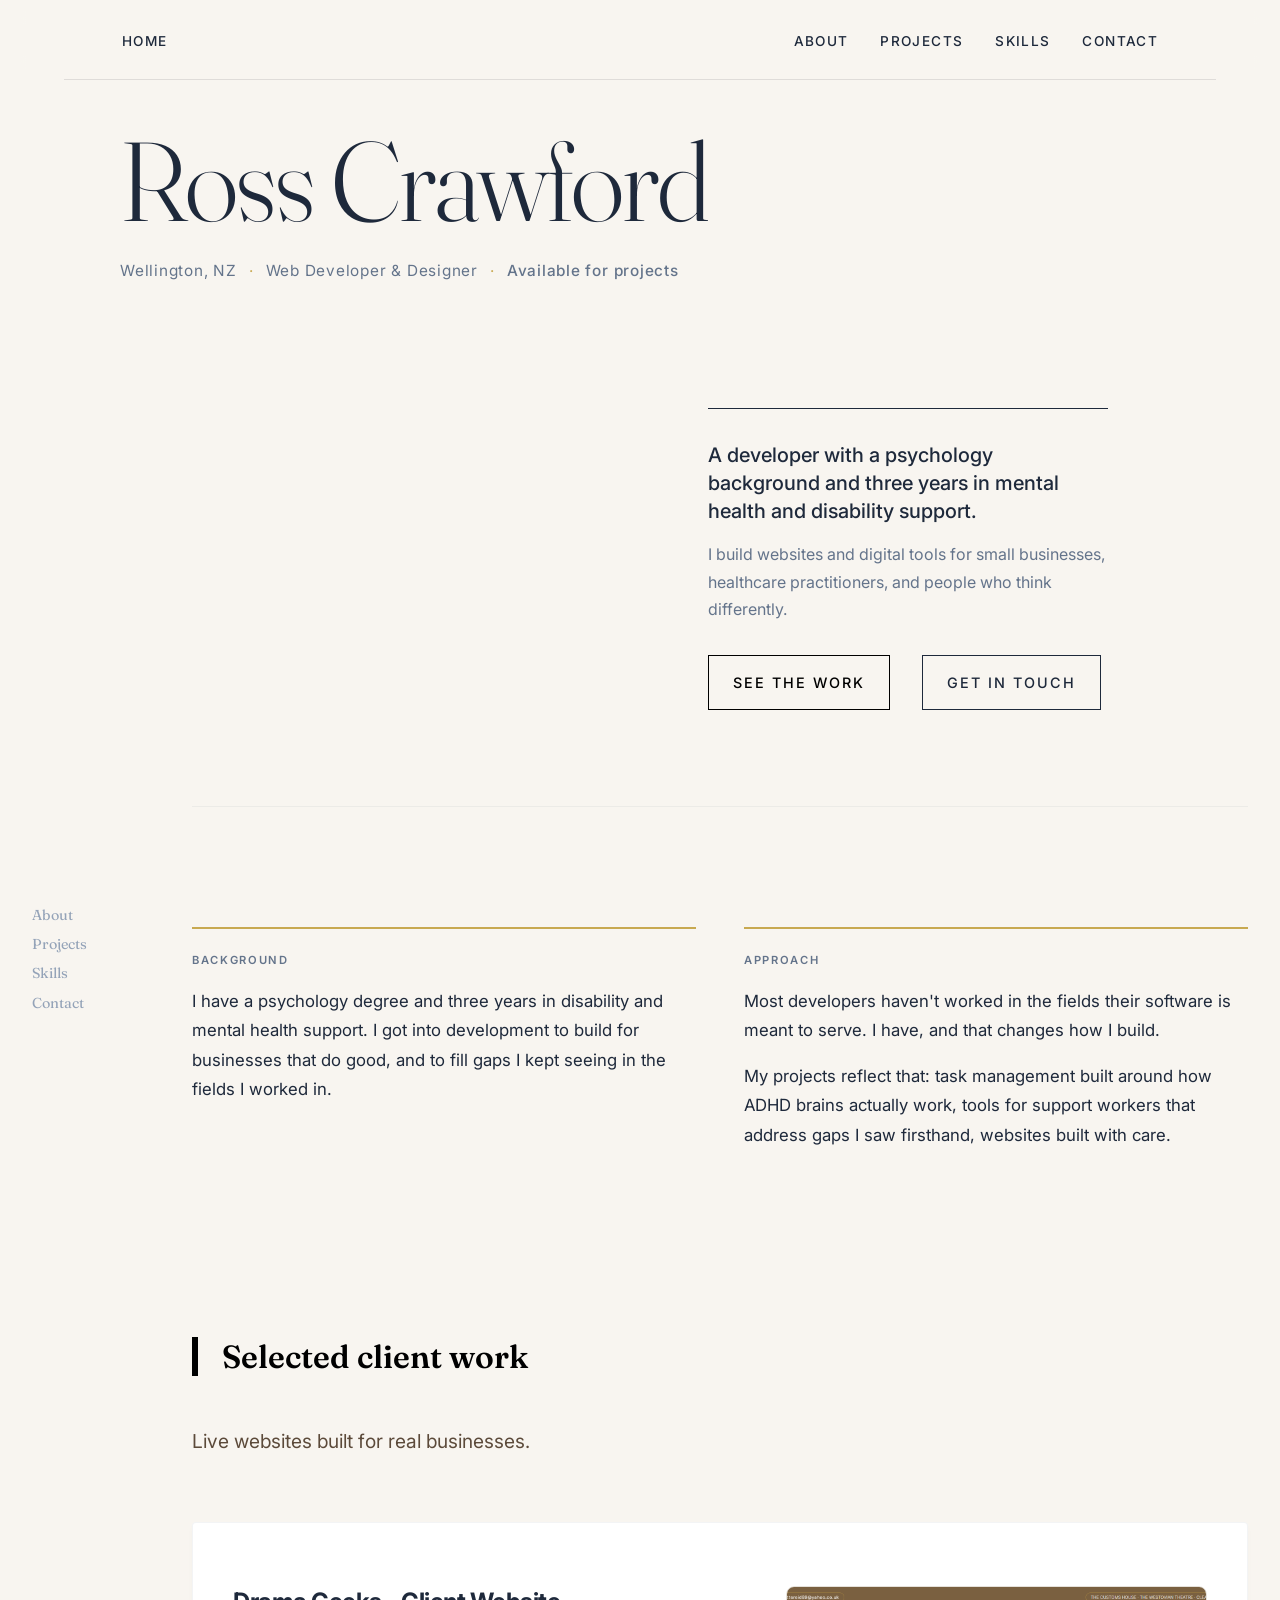
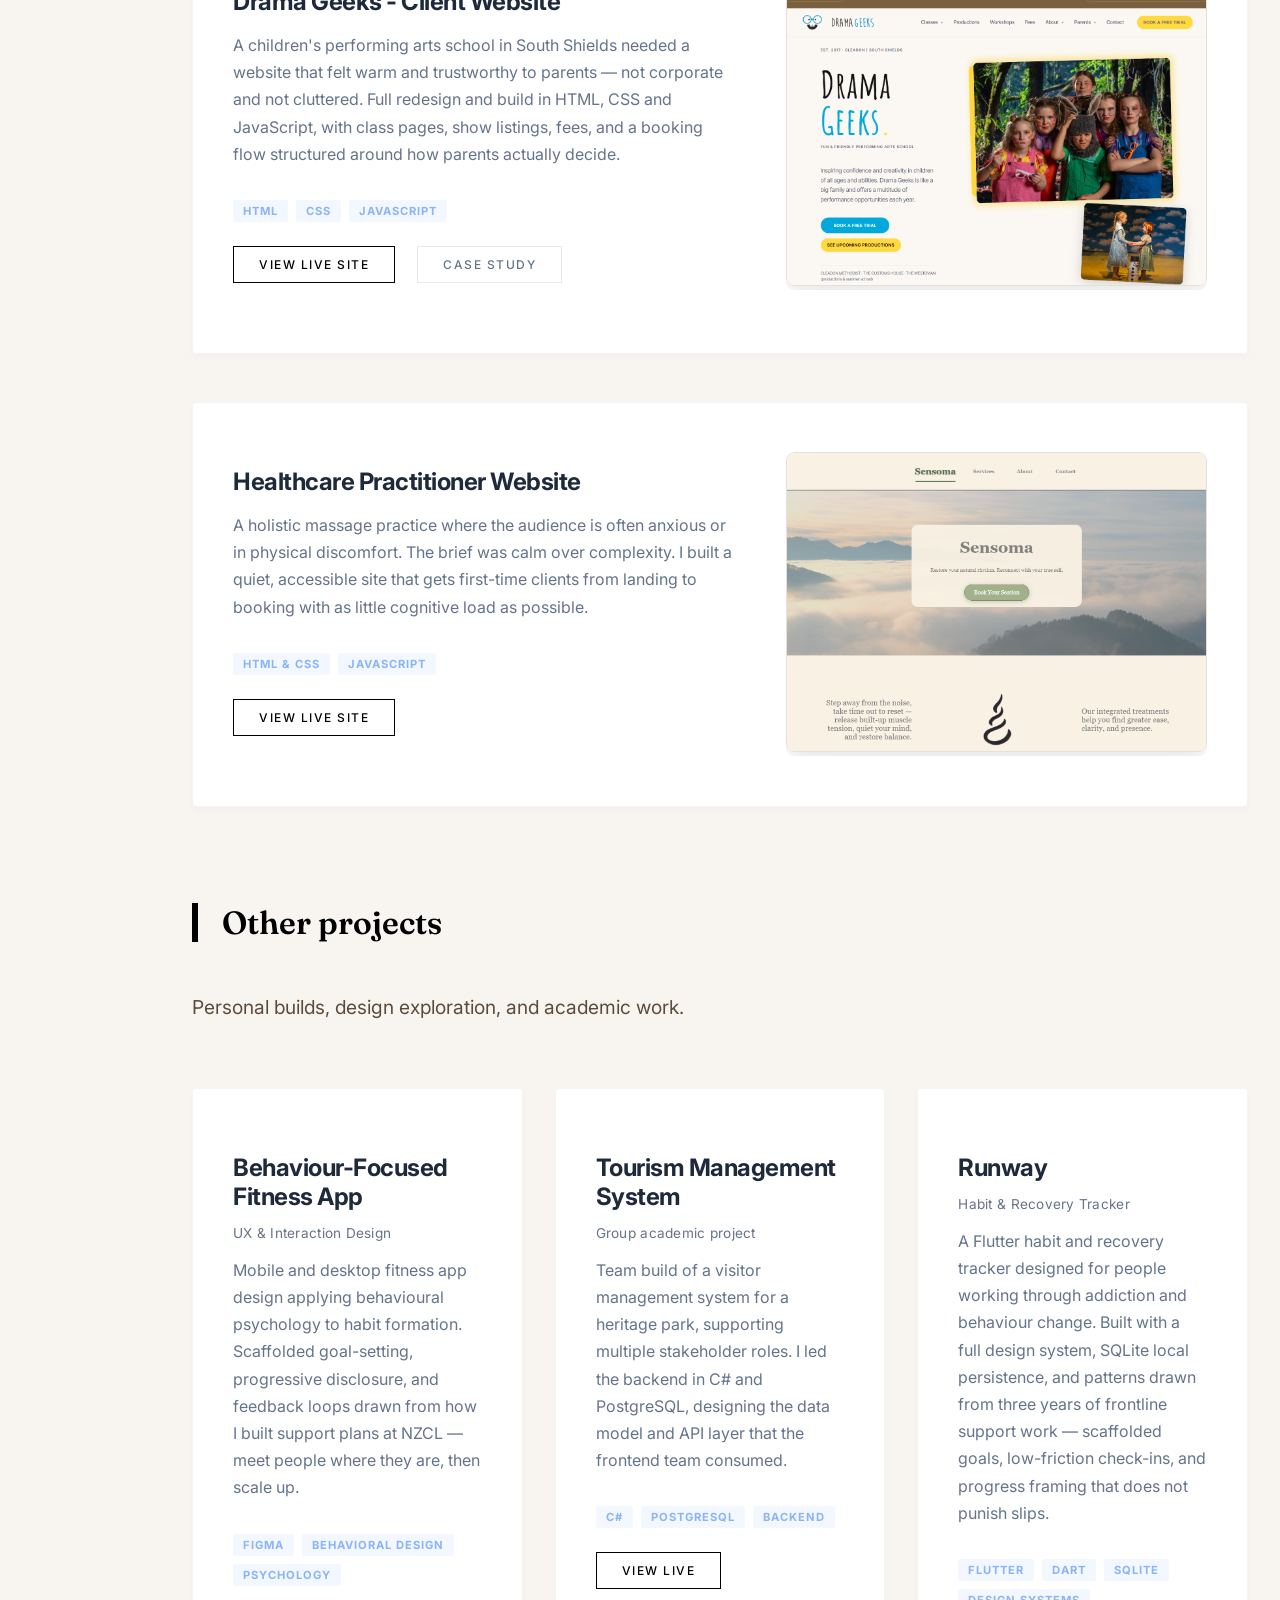
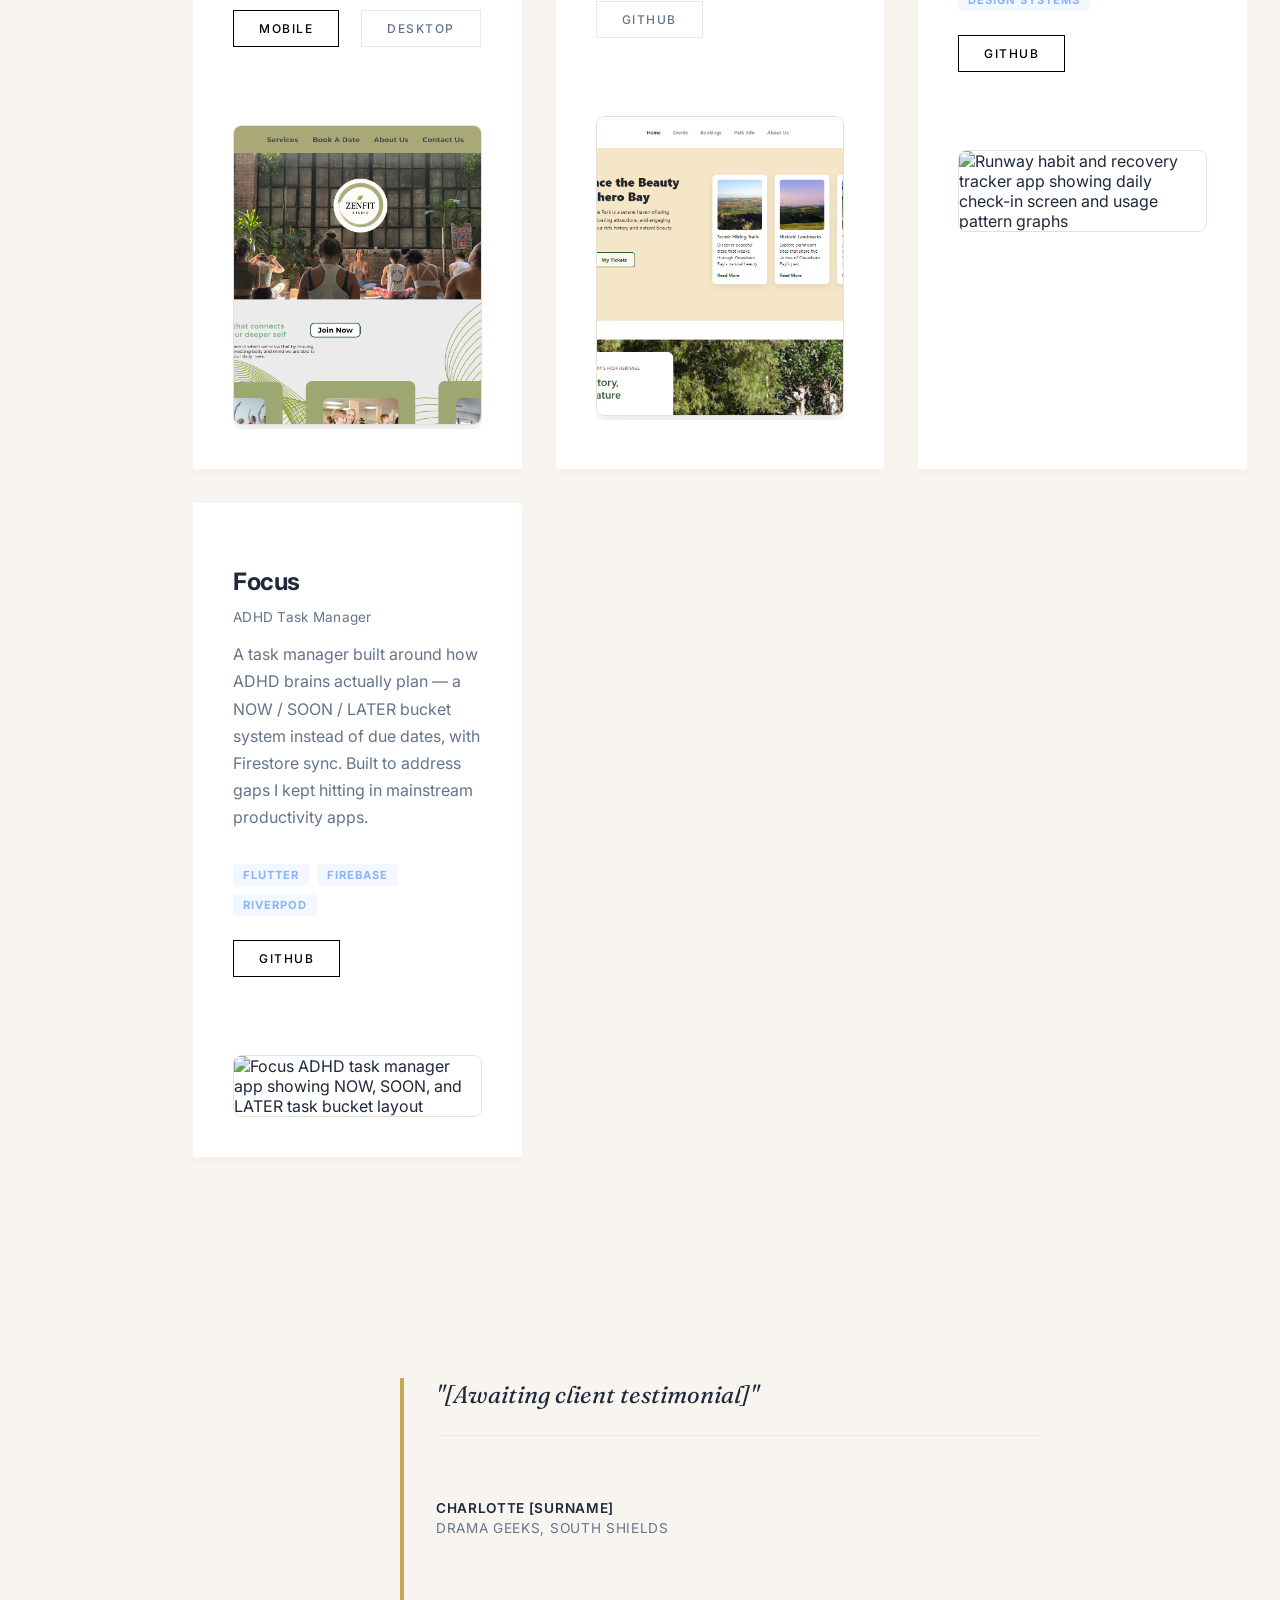
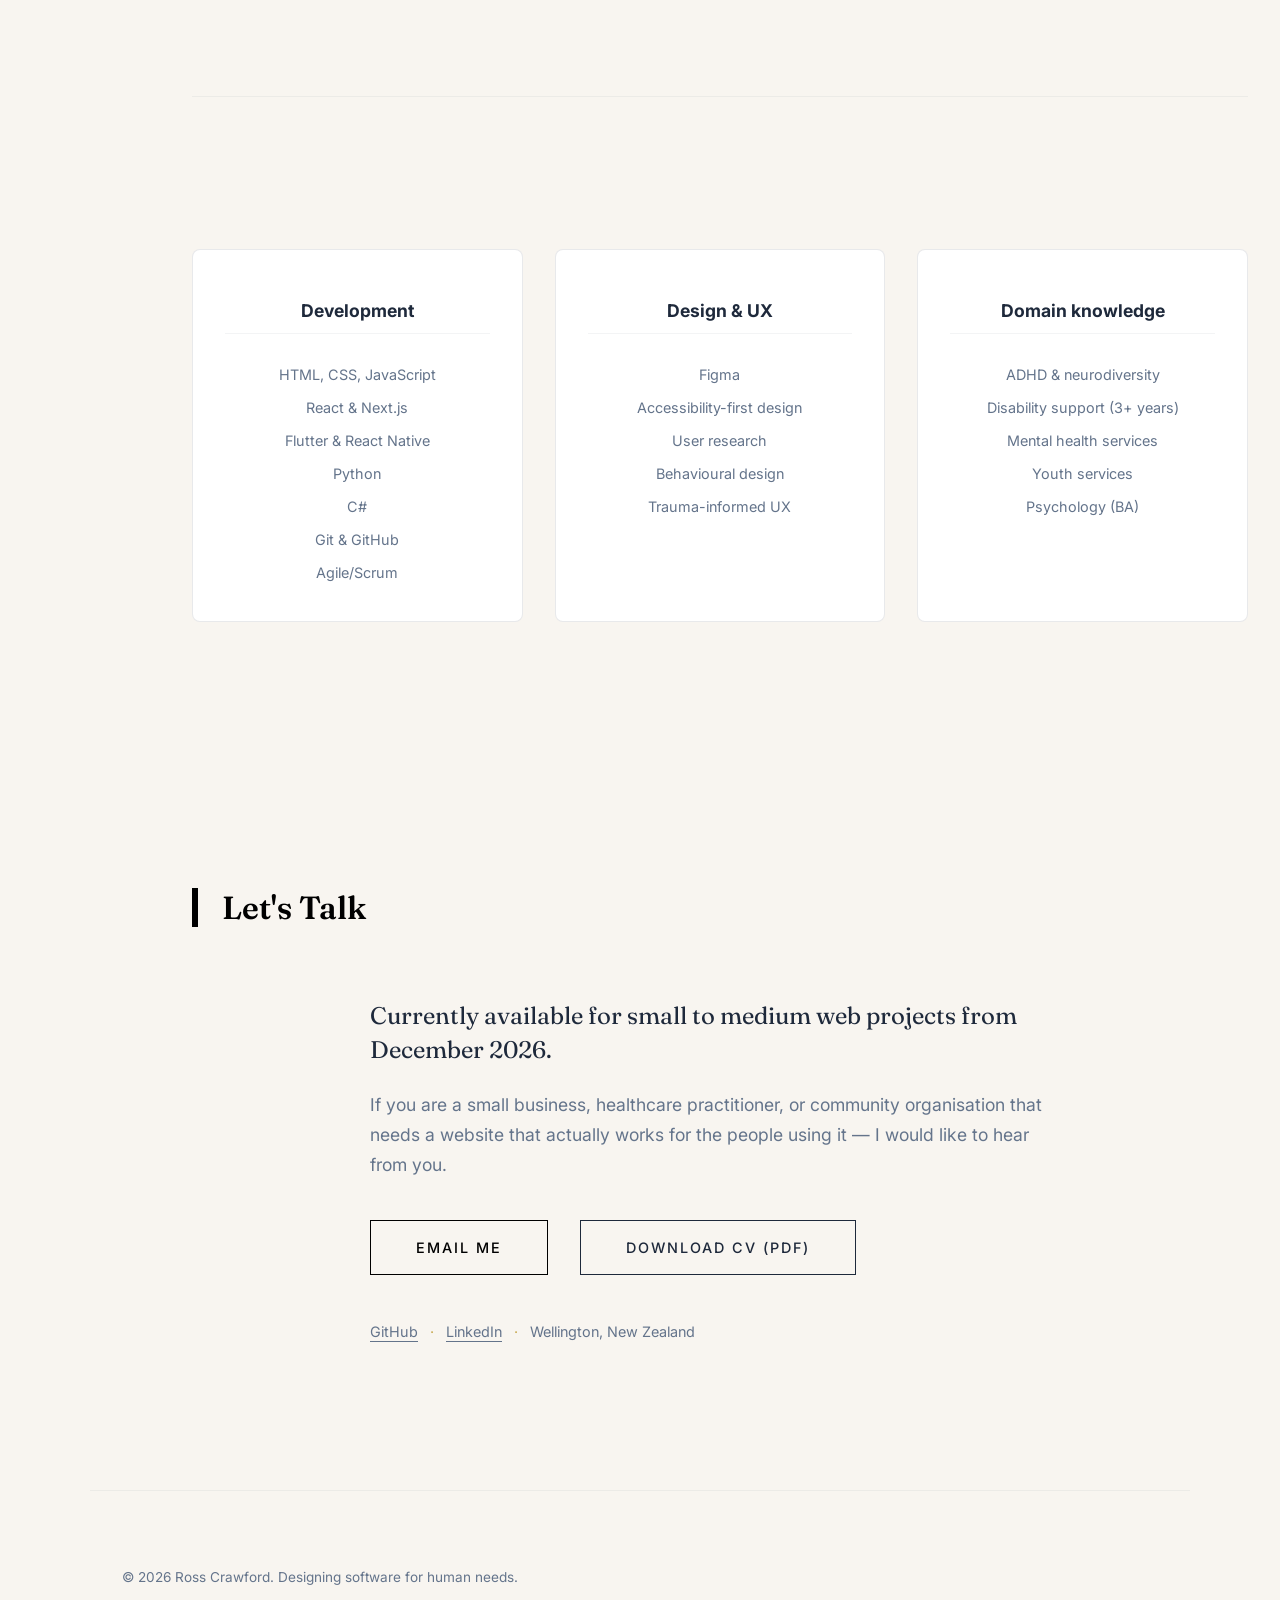
==== commit 76fc3b68: "just before big prompt changes to left navbar (just updated left navbar) [skip ci]" ====
--- a/index.html
+++ b/index.html
@@ -83,22 +83,42 @@
 		</div>
 	</section>
 
+	<div class="main-layout">
+		<aside class="sidebar-nav" aria-label="Section navigation">
+			<ul class="sidebar-links">
+				<li><a href="#about" class="sidebar-link">About</a></li>
+				<li>
+					<a href="#projects" class="sidebar-link">Projects</a>
+					<ul class="sidebar-sub-links">
+						<li><a href="#client-work" class="sidebar-sublink">Client work</a></li>
+						<li><a href="#other-projects" class="sidebar-sublink">Other projects</a></li>
+					</ul>
+				</li>
+				<li><a href="#skills" class="sidebar-link">Skills</a></li>
+				<li><a href="#contact" class="sidebar-link">Contact</a></li>
+			</ul>
+		</aside>
+		<div class="main-content">
+
 	<section id="about" class="about-minimal">
 		<div class="container">
-			<h2 class="section-title">About</h2>
-		</div>
-		<div class="container narrow-container">
-			<div class="about-text">
-				<p class="lead-text">I have a psychology degree and I'm finishing a software development diploma. That combination isn't accidental.</p>
-				<p>I'm building tools for people who've been underserved by technology. A lot of software is built by people who've never sat across from someone in crisis, or tried to navigate a system that wasn't designed for how their brain works. I have. That's what I bring to this work.</p>
-				<p>My background is in mental health and disability support. My projects reflect that — task management built around how ADHD brains actually work, tools for support workers that address gaps I saw firsthand, websites designed to make vulnerable people feel safe enough to take the next step.</p>
+			<div class="about-grid">
+				<div class="about-card">
+					<span class="about-card-label">Background</span>
+					<p>I have a psychology degree and three years in disability and mental health support. I got into development to build for businesses that do good, and to fill gaps I kept seeing in the fields I worked in.</p>
+				</div>
+				<div class="about-card">
+					<span class="about-card-label">Approach</span>
+					<p>Most developers haven't worked in the fields their software is meant to serve. I have, and that changes how I build.</p>
+					<p>My projects reflect that: task management built around how ADHD brains actually work, tools for support workers that address gaps I saw firsthand, websites built with care.</p>
+				</div>
 			</div>
 		</div>
 	</section>
 
 	<section id="projects" class="projects-section">
 		<div class="container">
-			<h2 class="section-title">Selected client work</h2>
+			<h2 id="client-work" class="section-title">Selected client work</h2>
 			<p class="section-description">Live websites built for real businesses.</p>
 
 			<div class="projects-grid projects-grid--featured">
@@ -153,7 +173,7 @@
 
 			</div>
 
-			<h2 class="section-title section-title--secondary">Other projects</h2>
+			<h2 id="other-projects" class="section-title section-title--secondary">Other projects</h2>
 			<p class="section-description">Personal builds, design exploration, and academic work.</p>
 
 			<div class="projects-grid projects-grid--secondary">
@@ -276,9 +296,6 @@
 
 	<section id="skills" class="skills-section">
 		<div class="container">
-			<h2>Skills</h2>
-			<p class="section-description">What I bring to the work.</p>
-
 			<div class="skills-grid">
 				<div class="skill-category">
 					<h3>Development</h3>
@@ -341,6 +358,8 @@
 		</div>
 	</section>
 
+		</div><!-- end main-content -->
+	</div><!-- end main-layout -->
 
 	<footer>
 		<div class="container">
@@ -351,18 +370,16 @@
 	<script>
 		document.documentElement.classList.add('js-loaded');
 
-		// Smooth scrolling for navigation links
+		// Smooth scrolling with navbar offset
 		document.querySelectorAll('a[href^="#"]').forEach(anchor => {
 			anchor.addEventListener('click', function (e) {
 				e.preventDefault();
-				const target = document.querySelector(this.getAttribute('href'));
+				const targetId = this.getAttribute('href').slice(1);
+				const target = document.getElementById(targetId);
 				if (target) {
-					target.scrollIntoView({
-						behavior: 'smooth',
-						block: 'start'
-					});
-
-					// Close mobile menu after clicking a link
+					const top = target.getBoundingClientRect().top + window.scrollY - 90;
+					window.scrollTo({ top, behavior: 'smooth' });
+
 					const mobileMenu = document.querySelector('.navbar-headers');
 					const menuToggle = document.querySelector('.mobile-menu-toggle');
 					if (mobileMenu && menuToggle && mobileMenu.classList.contains('active')) {
@@ -375,6 +392,37 @@
 			});
 		});
 
+		// Sidebar scrollspy
+		const sidebarSectionIds = ['about', 'projects', 'client-work', 'other-projects', 'skills', 'contact'];
+		const allSidebarLinks = document.querySelectorAll('.sidebar-link, .sidebar-sublink');
+
+		function updateSidebar() {
+			const scrollY = window.scrollY;
+			const offset = 110;
+			let current = '';
+
+			for (const id of sidebarSectionIds) {
+				const el = document.getElementById(id);
+				if (!el) continue;
+				if (scrollY + offset >= el.getBoundingClientRect().top + scrollY) {
+					current = id;
+				}
+			}
+
+			allSidebarLinks.forEach(l => l.classList.remove('active'));
+
+			const activeLink = document.querySelector(`.sidebar-link[href="#${current}"], .sidebar-sublink[href="#${current}"]`);
+			if (activeLink) activeLink.classList.add('active');
+
+			if (current === 'projects' || current === 'client-work' || current === 'other-projects') {
+				const projectsLink = document.querySelector('.sidebar-link[href="#projects"]');
+				if (projectsLink) projectsLink.classList.add('active');
+			}
+		}
+
+		window.addEventListener('scroll', updateSidebar, { passive: true });
+		updateSidebar();
+
 		// Mobile menu toggle functionality
 		const mobileMenuToggle = document.querySelector('.mobile-menu-toggle');
 		const navbarHeaders = document.querySelector('.navbar-headers');
--- a/portfolio.css
+++ b/portfolio.css
@@ -37,6 +37,14 @@
 /* ============================================================
    BASE
    ============================================================ */
+
+html {
+    scroll-padding-top: 90px;
+}
+
+*, *::before, *::after {
+    box-sizing: border-box;
+}
 
 body {
     background-color: var(--color-bg);
@@ -95,8 +103,8 @@
 }
 
 .btn-ghost:hover {
-    background-color: var(--color-accent);
-    border-color: var(--color-accent);
+    background-color: #8AB4F8;
+    border-color: #8AB4F8;
     color: var(--color-ink);
 }
 
@@ -271,7 +279,7 @@
 }
 
 .hero-top-left {
-    padding-top: 40px;
+    padding-top: 0;
     display: inline-block;
     margin-left: -20px;
     width: 100%;
@@ -291,7 +299,7 @@
     justify-content: space-between;
     align-items: flex-start;
     height: 70vh;
-    padding-top: 100px;
+    padding-top: clamp(var(--space-md), 5vh, var(--space-lg));
 }
 
 .hero-name {
@@ -325,7 +333,6 @@
 }
 
 .hero-meta .status {
-    color: var(--color-ink);
     font-weight: 500;
 }
 
@@ -395,8 +402,7 @@
 }
 
 /* Shared heading style for all section headers */
-.section-title,
-.skills-section h2 {
+.section-title {
     font-family: var(--font-display);
     font-size: 2rem;
     font-weight: 600;
@@ -414,12 +420,6 @@
     margin-top: var(--space-xl);
 }
 
-/* Skills h2 has no class so needs grid layout overrides separately */
-.skills-section h2 {
-    grid-column: 1 / -1;
-    display: block;
-    width: fit-content;
-}
 
 
 /* ============================================================
@@ -430,6 +430,13 @@
     text-align: left;
     padding: 40px 0 100px 0;
     background-color: var(--color-bg);
+}
+
+.projects-section .section-description {
+    text-align: left;
+    margin-left: 0;
+    margin-right: 0;
+    max-width: none;
 }
 
 .projects-grid--featured {
@@ -679,46 +686,144 @@
     border-top: 1px solid var(--color-border-soft);
 }
 
-.lead-text {
-    font-size: 1.5rem;
-    color: var(--color-ink);
-    line-height: 1.4;
-    margin-bottom: var(--space-md);
-}
-
-.about-text {
-    background: var(--color-surface);
-    padding: 2.5rem;
-    border-radius: var(--radius-md);
-    border: 1px solid var(--color-border);
-    transition: transform var(--transition-default), border-color var(--transition-default);
-    position: relative;
-}
-
-.about-text::before {
-    content: "";
-    position: absolute;
-    top: 0;
-    left: 0;
-    width: 100%;
-    height: 4px;
-    background-color: var(--color-accent);
-    border-radius: var(--radius-md) var(--radius-md) 0 0;
+.about-grid {
+    display: grid;
+    grid-template-columns: 1fr 1fr;
+    gap: 3rem;
+    margin-top: 0;
+}
+
+.about-card {
+    border-top: 2px solid var(--color-accent);
+    padding-top: 1.5rem;
+}
+
+.about-card-label {
+    display: block;
+    font-size: 0.7rem;
+    font-weight: 600;
+    text-transform: uppercase;
+    letter-spacing: 0.15em;
+    color: var(--color-ink-muted);
+    margin-bottom: 1.25rem;
+}
+
+.about-card p {
+    font-size: 1.05rem;
+    line-height: 1.75;
+    color: var(--color-ink);
+    margin: 0 0 1rem;
+}
+
+.about-card p:last-child {
+    margin-bottom: 0;
+}
+
+
+/* ============================================================
+   MAIN LAYOUT + SIDEBAR
+   ============================================================ */
+
+.main-layout {
+    display: grid;
+    grid-template-columns: 160px minmax(0, 1fr);
+    align-items: start;
+    max-width: 1280px;
+    margin: 0 auto;
+    padding: 0 var(--space-md);
+}
+
+.main-content {
+    min-width: 0;
+}
+
+.main-content .container {
+    max-width: none;
+    margin: 0;
+    padding: 0;
+}
+
+.main-content .narrow-container {
+    max-width: 640px;
+    margin: 0 auto;
+}
+
+.sidebar-nav {
+    position: sticky;
+    top: 100px;
+    height: fit-content;
+    padding-top: var(--space-xl);
+    padding-right: var(--space-md);
+}
+
+.sidebar-links {
+    list-style: none;
+    margin: 0;
+    padding: 0;
+    display: flex;
+    flex-direction: column;
+    gap: 0.15rem;
+}
+
+.sidebar-links li {
+    display: flex;
+    flex-direction: column;
+}
+
+.sidebar-link {
+    font-family: var(--font-display);
+    font-size: 0.9rem;
+    font-weight: 400;
+    font-optical-sizing: auto;
+    color: var(--color-ink-soft);
+    text-decoration: none;
+    padding: 0.3rem 0;
+    transition: color var(--transition-default), transform var(--transition-default);
+    transform-origin: left center;
+    display: block;
+    line-height: 1.2;
+}
+
+.sidebar-link:hover {
+    color: var(--color-ink-muted);
+}
+
+.sidebar-link.active {
+    color: var(--color-ink);
+    transform: scale(1.1);
+}
+
+.sidebar-sub-links {
+    list-style: none;
+    margin: 0;
+    padding: 0;
+    overflow: hidden;
+    max-height: 0;
     opacity: 0;
-    transition: opacity var(--transition-default);
-}
-
-.about-text:hover {
-    transform: translateY(-5px);
-    border-color: transparent #8C786A #8C786A #8C786A;
-}
-
-.about-text:hover::before {
+    transition: max-height 0.3s ease, opacity 0.25s ease;
+}
+
+li:has(.sidebar-link.active) .sidebar-sub-links {
+    max-height: 80px;
     opacity: 1;
 }
 
-.about-text p {
-    margin-bottom: 1.5rem;
+.sidebar-sublink {
+    display: block;
+    font-family: var(--font-sans);
+    font-size: 0.72rem;
+    color: var(--color-ink-soft);
+    text-decoration: none;
+    padding: 0.2rem 0 0.2rem 0.6rem;
+    transition: color var(--transition-default);
+    letter-spacing: 0.02em;
+}
+
+.sidebar-sublink:hover {
+    color: var(--color-ink-muted);
+}
+
+.sidebar-sublink.active {
     color: var(--color-ink-muted);
 }
 
@@ -953,19 +1058,45 @@
         border-radius: 0;
     }
 
+    .hero-minimalist {
+        min-height: unset;
+    }
+
     .hero-editorial-grid {
         height: auto;
+        min-height: unset;
         padding-top: var(--space-md);
+        padding-bottom: 0;
         flex-direction: column;
+        justify-content: flex-start;
+        gap: var(--space-sm);
     }
 
     .hero-top-left {
         left: 0;
         margin-left: 0;
+        text-align: center;
+    }
+
+    .hero-meta {
+        justify-content: center;
+        margin-top: var(--space-xs);
+    }
+
+    .hero-actions {
+        gap: var(--space-sm);
+    }
+
+    .hero-actions .btn-primary,
+    .hero-actions .btn-ghost {
+        flex: 1;
+        text-align: center;
+        white-space: nowrap;
     }
 
     .hero-bottom-right {
         align-self: flex-start;
+        text-align: left;
     }
 
     section h2 {
@@ -1009,12 +1140,22 @@
         padding: 1.5rem;
     }
 
-    .about-text h3 {
-        font-size: 1.5rem;
-    }
-
-    .about-text p {
-        font-size: 1rem;
+    .about-minimal {
+        padding: var(--space-xs) 0 5rem;
+    }
+
+    .about-grid {
+        grid-template-columns: 1fr;
+        gap: var(--space-md);
+    }
+
+    .main-layout {
+        grid-template-columns: 1fr;
+        padding: 0;
+    }
+
+    .sidebar-nav {
+        display: none;
     }
 }
 
@@ -1028,7 +1169,6 @@
         align-self: flex-start;
         max-width: 100%;
         width: 100%;
-        margin-top: 3rem;
     }
 }
 
@@ -1101,12 +1241,4 @@
         font-size: 0.95rem;
     }
 
-    .about-text h3 {
-        font-size: 1.3rem;
-    }
-
-    .about-text p {
-        font-size: 0.95rem;
-        line-height: 1.7;
-    }
-}
+}
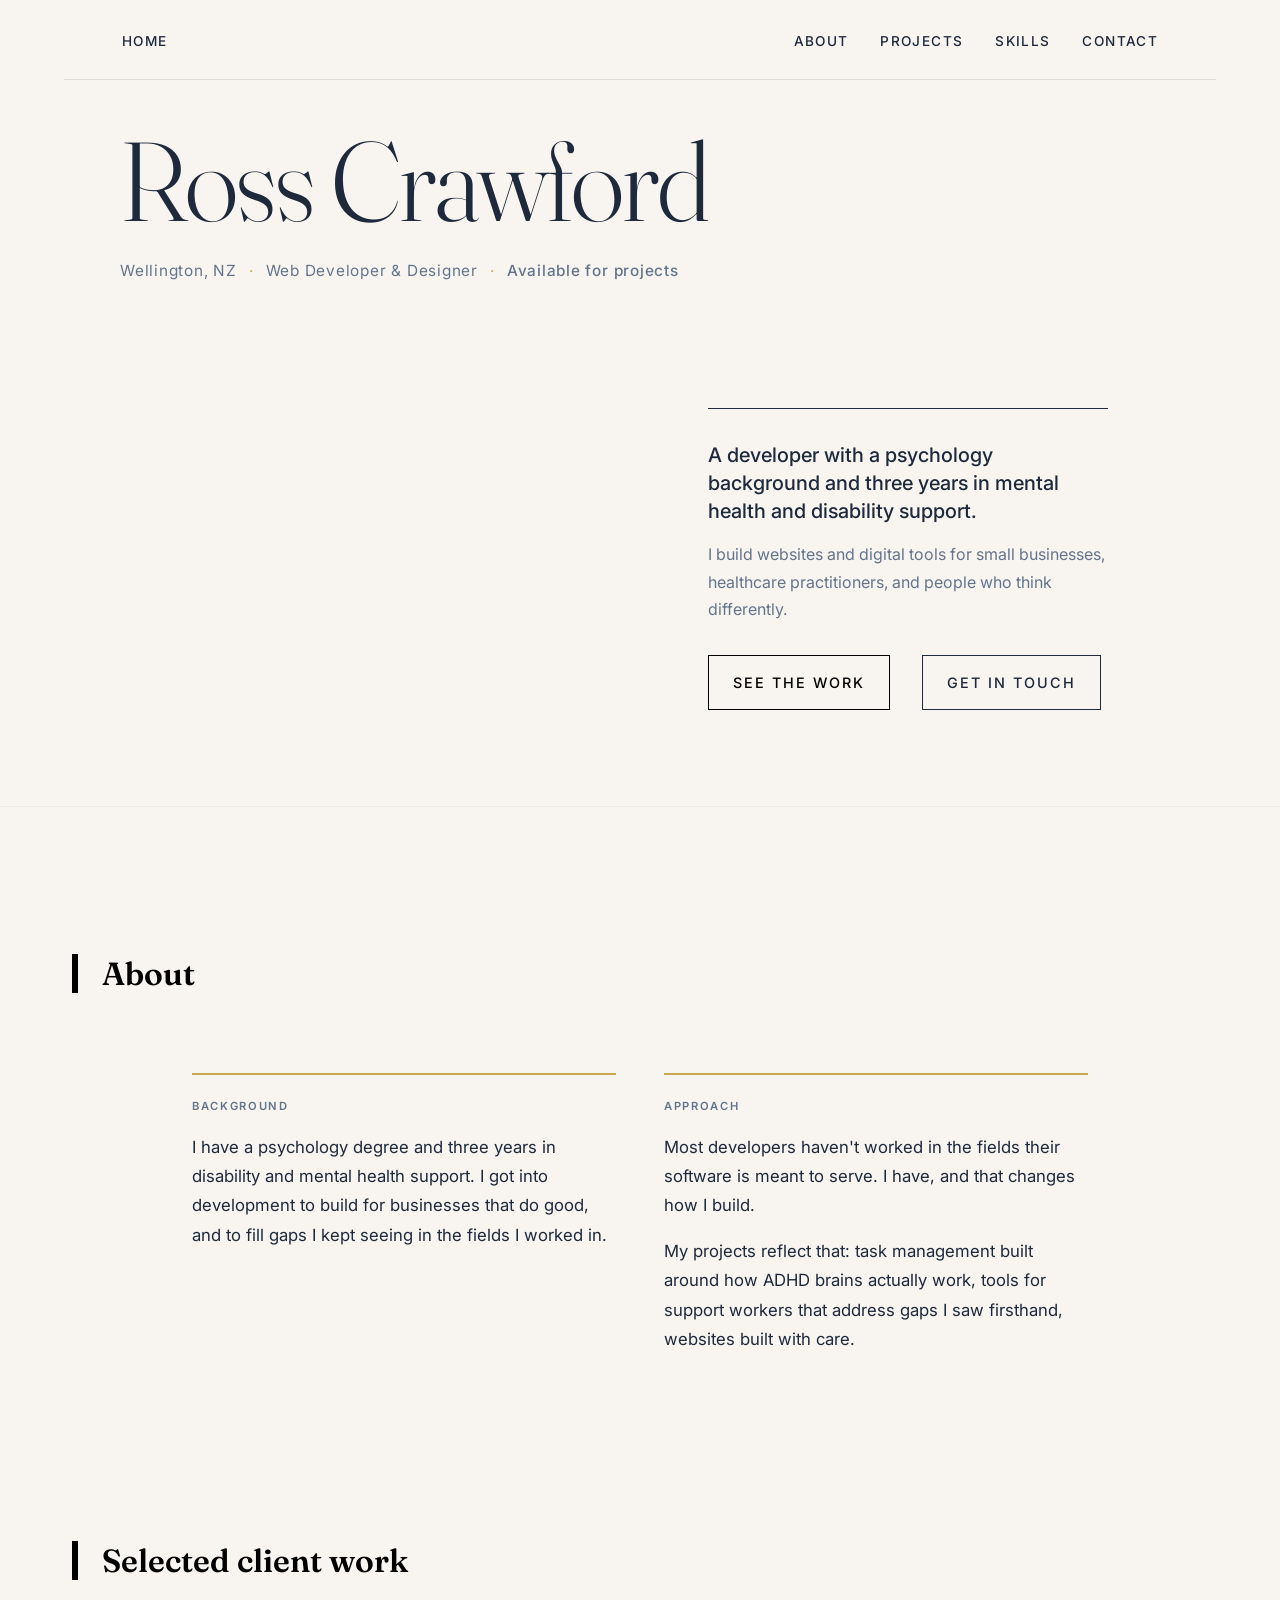
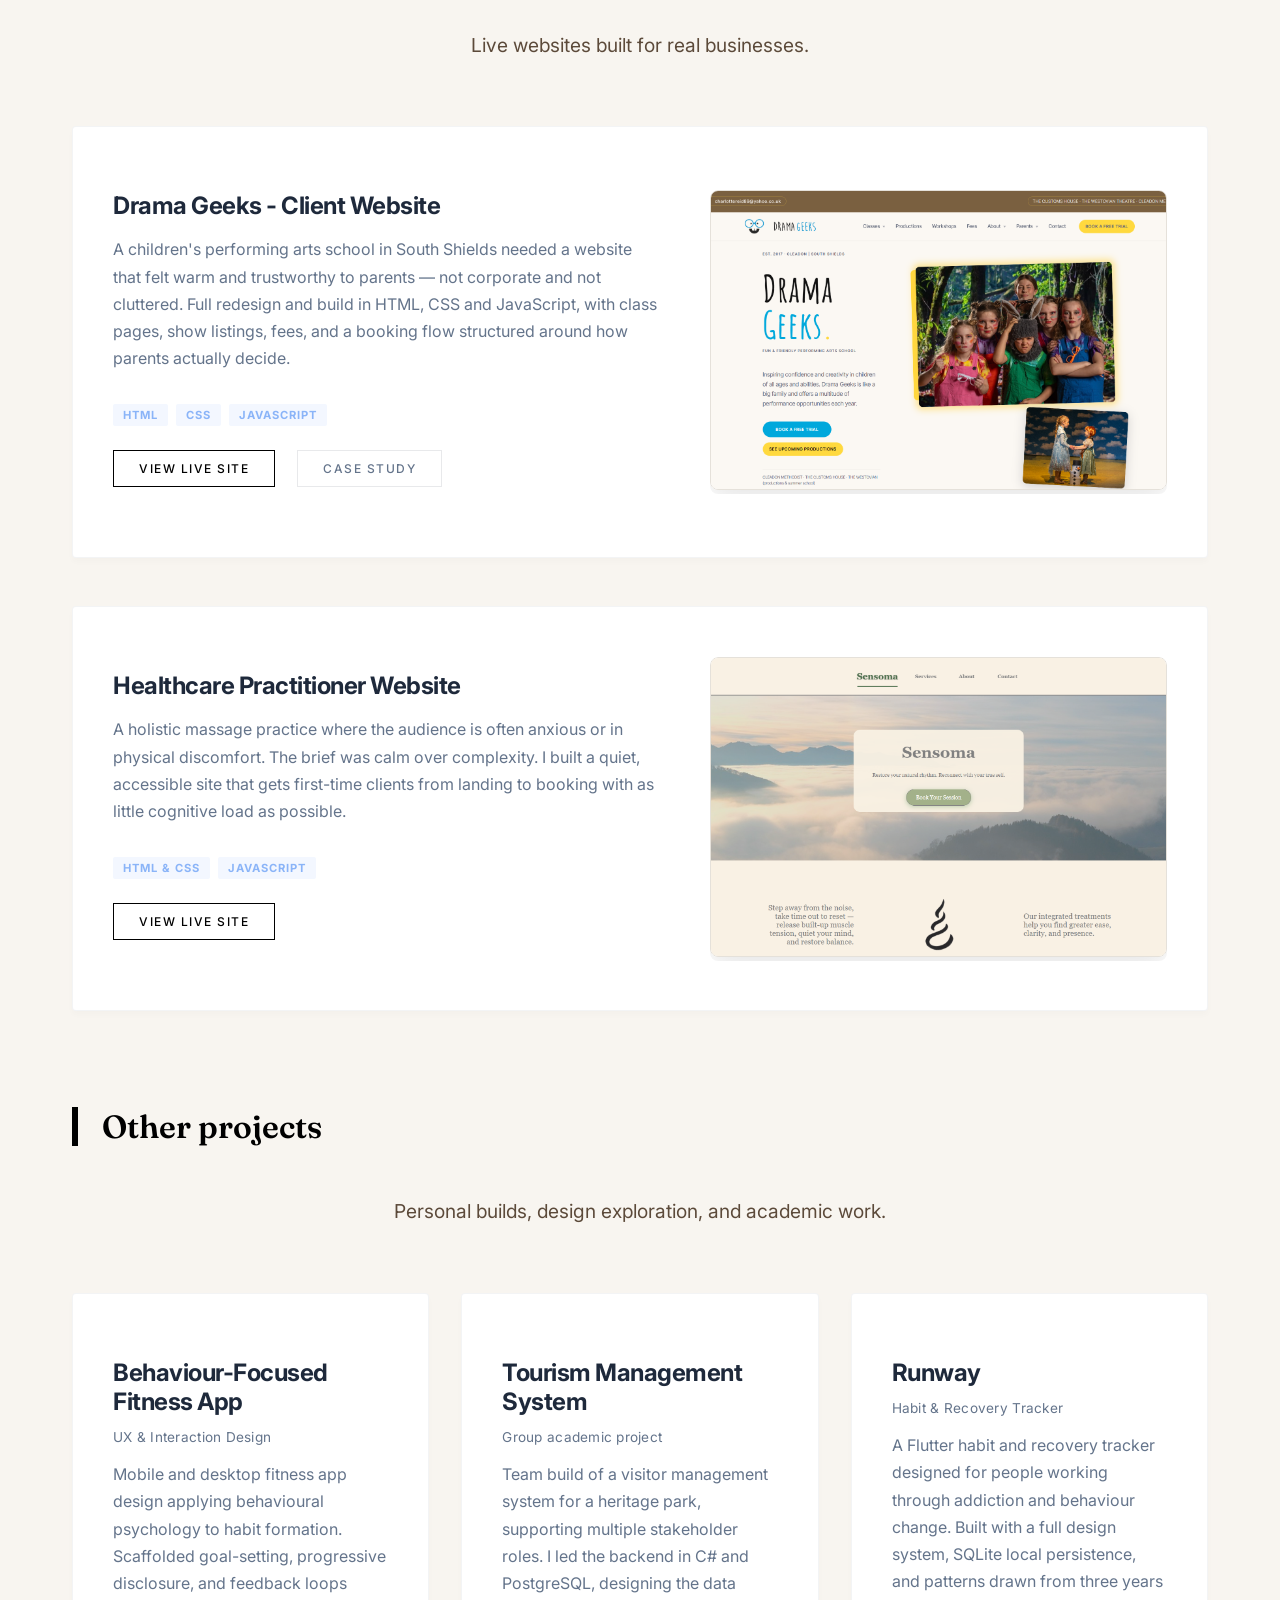
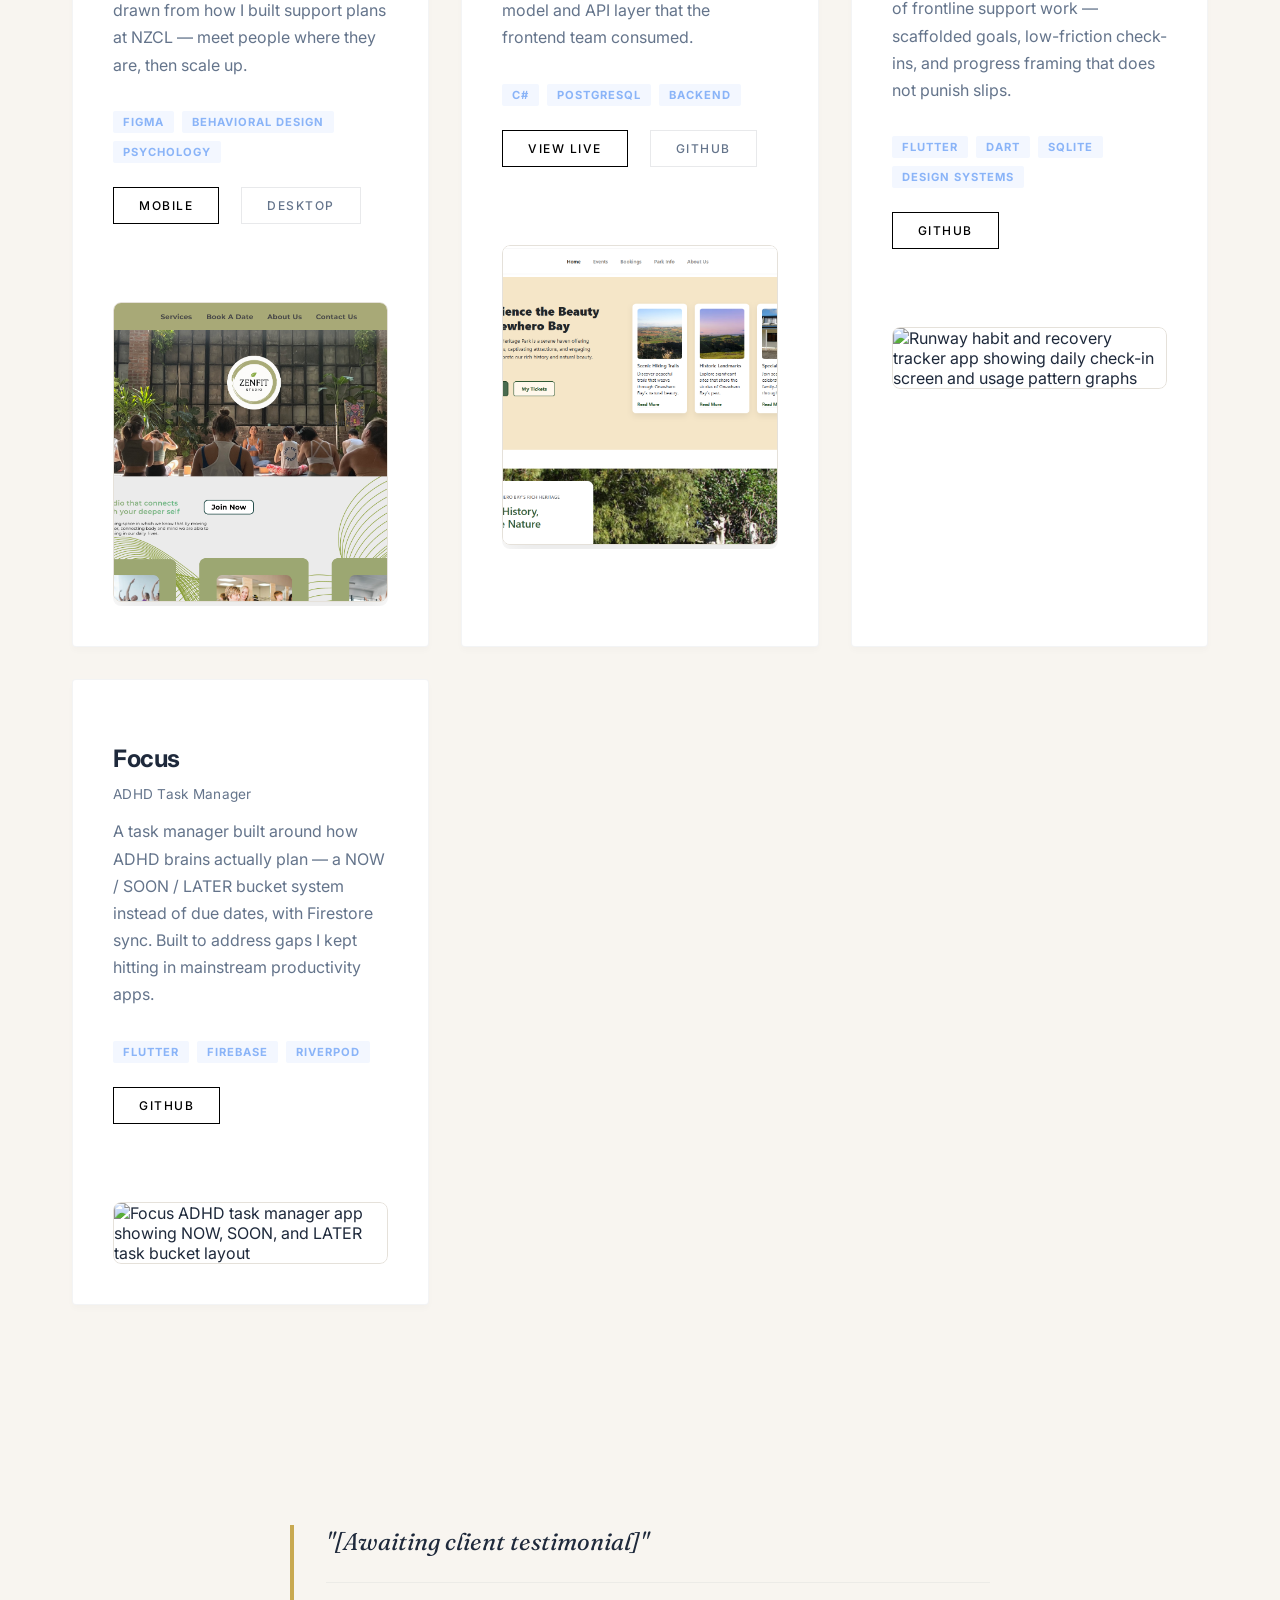
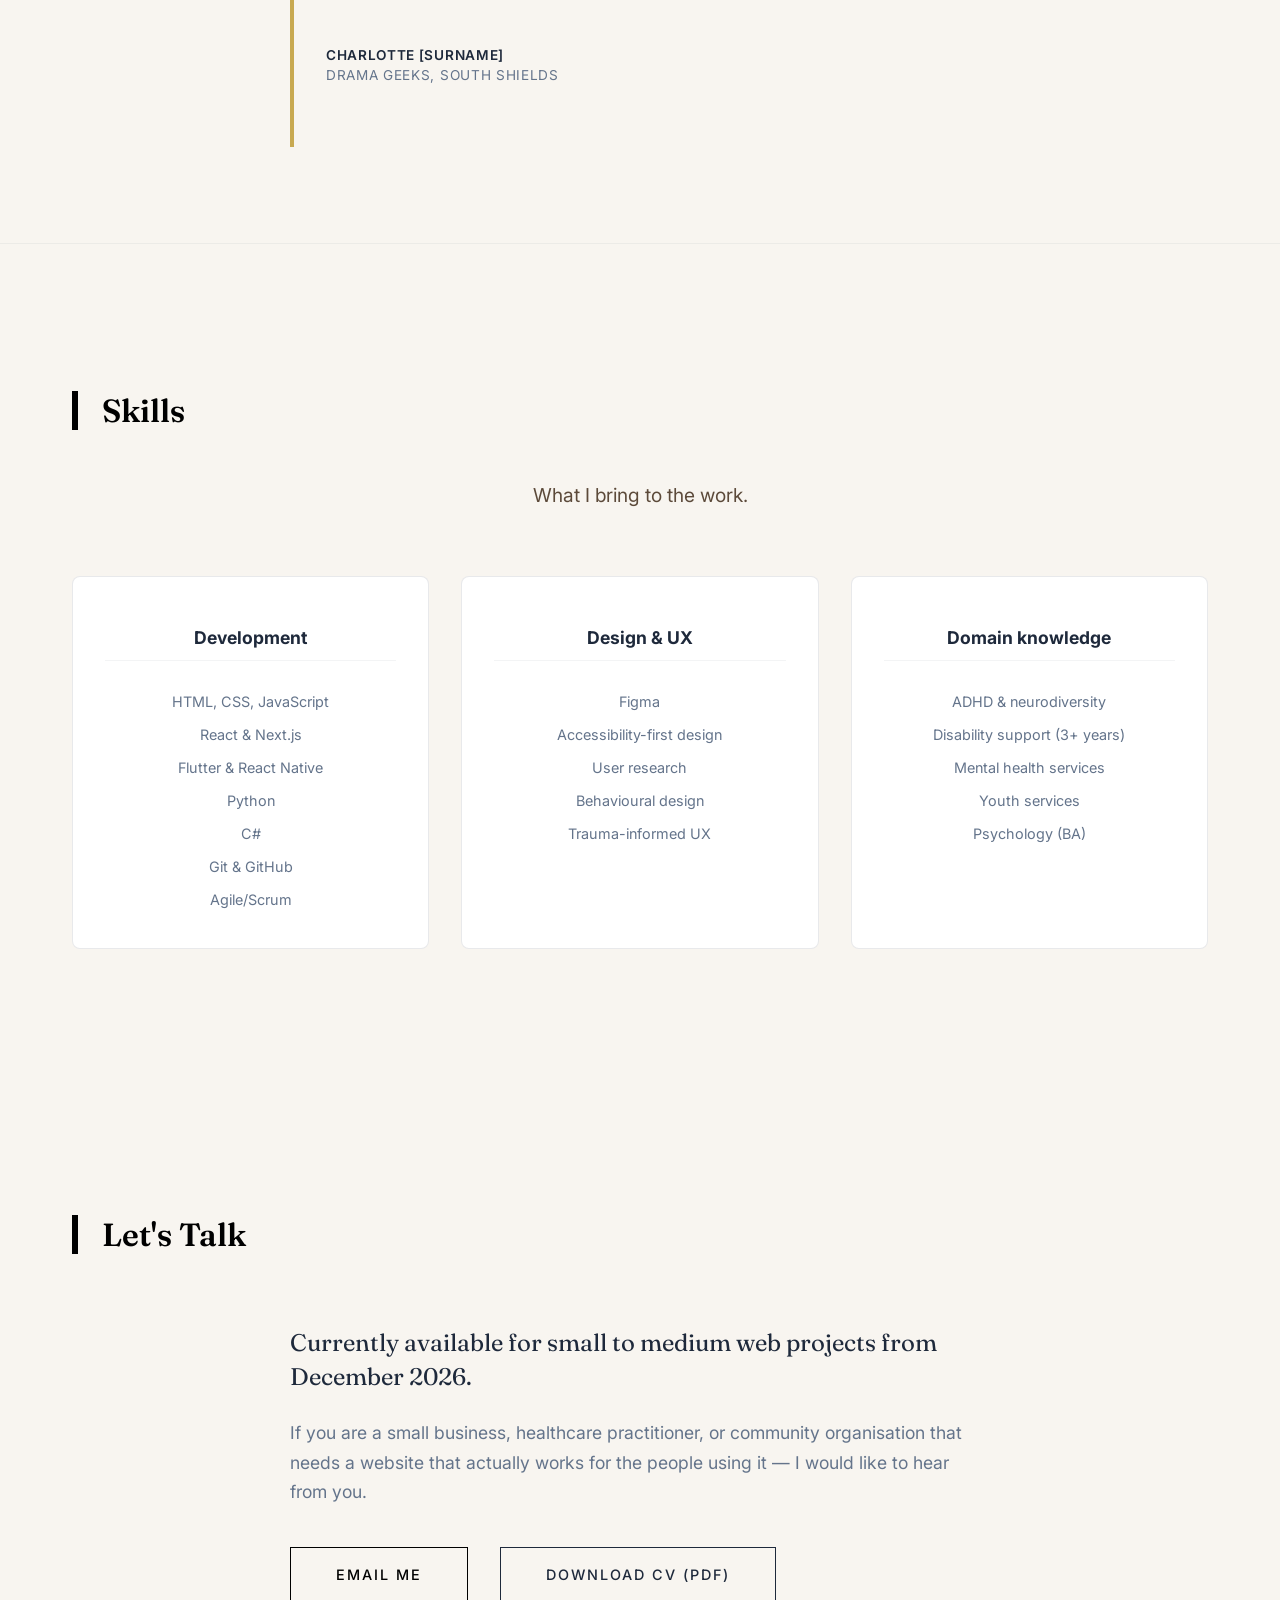
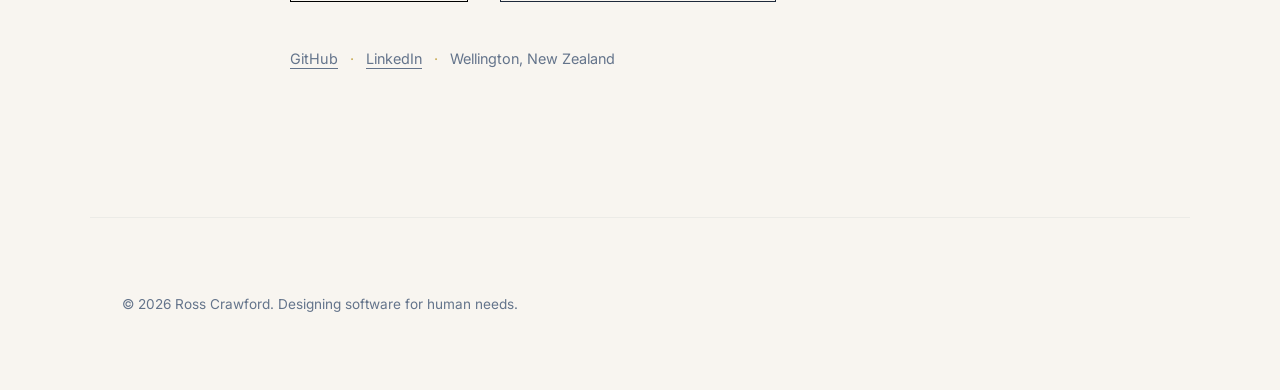
==== commit 07913d19: "clean state before stylistic redesign" ====
--- a/index.html
+++ b/index.html
@@ -83,42 +83,26 @@
 		</div>
 	</section>
 
-	<div class="main-layout">
-		<aside class="sidebar-nav" aria-label="Section navigation">
-			<ul class="sidebar-links">
-				<li><a href="#about" class="sidebar-link">About</a></li>
-				<li>
-					<a href="#projects" class="sidebar-link">Projects</a>
-					<ul class="sidebar-sub-links">
-						<li><a href="#client-work" class="sidebar-sublink">Client work</a></li>
-						<li><a href="#other-projects" class="sidebar-sublink">Other projects</a></li>
-					</ul>
-				</li>
-				<li><a href="#skills" class="sidebar-link">Skills</a></li>
-				<li><a href="#contact" class="sidebar-link">Contact</a></li>
-			</ul>
-		</aside>
-		<div class="main-content">
-
 	<section id="about" class="about-minimal">
 		<div class="container">
-			<div class="about-grid">
-				<div class="about-card">
-					<span class="about-card-label">Background</span>
-					<p>I have a psychology degree and three years in disability and mental health support. I got into development to build for businesses that do good, and to fill gaps I kept seeing in the fields I worked in.</p>
-				</div>
-				<div class="about-card">
-					<span class="about-card-label">Approach</span>
-					<p>Most developers haven't worked in the fields their software is meant to serve. I have, and that changes how I build.</p>
-					<p>My projects reflect that: task management built around how ADHD brains actually work, tools for support workers that address gaps I saw firsthand, websites built with care.</p>
-				</div>
+			<h2 class="section-title">About</h2>
+		</div>
+		<div class="container about-grid">
+			<div class="about-card">
+				<span class="about-card-label">Background</span>
+				<p>I have a psychology degree and three years in disability and mental health support. I got into development to build for businesses that do good, and to fill gaps I kept seeing in the fields I worked in.</p>
+			</div>
+			<div class="about-card">
+				<span class="about-card-label">Approach</span>
+				<p>Most developers haven't worked in the fields their software is meant to serve. I have, and that changes how I build.</p>
+				<p>My projects reflect that: task management built around how ADHD brains actually work, tools for support workers that address gaps I saw firsthand, websites built with care.</p>
 			</div>
 		</div>
 	</section>
 
 	<section id="projects" class="projects-section">
 		<div class="container">
-			<h2 id="client-work" class="section-title">Selected client work</h2>
+			<h2 class="section-title">Selected client work</h2>
 			<p class="section-description">Live websites built for real businesses.</p>
 
 			<div class="projects-grid projects-grid--featured">
@@ -173,7 +157,7 @@
 
 			</div>
 
-			<h2 id="other-projects" class="section-title section-title--secondary">Other projects</h2>
+			<h2 class="section-title section-title--secondary">Other projects</h2>
 			<p class="section-description">Personal builds, design exploration, and academic work.</p>
 
 			<div class="projects-grid projects-grid--secondary">
@@ -296,6 +280,9 @@
 
 	<section id="skills" class="skills-section">
 		<div class="container">
+			<h2>Skills</h2>
+			<p class="section-description">What I bring to the work.</p>
+
 			<div class="skills-grid">
 				<div class="skill-category">
 					<h3>Development</h3>
@@ -358,8 +345,6 @@
 		</div>
 	</section>
 
-		</div><!-- end main-content -->
-	</div><!-- end main-layout -->
 
 	<footer>
 		<div class="container">
@@ -370,16 +355,18 @@
 	<script>
 		document.documentElement.classList.add('js-loaded');
 
-		// Smooth scrolling with navbar offset
+		// Smooth scrolling for navigation links
 		document.querySelectorAll('a[href^="#"]').forEach(anchor => {
 			anchor.addEventListener('click', function (e) {
 				e.preventDefault();
-				const targetId = this.getAttribute('href').slice(1);
-				const target = document.getElementById(targetId);
+				const target = document.querySelector(this.getAttribute('href'));
 				if (target) {
-					const top = target.getBoundingClientRect().top + window.scrollY - 90;
-					window.scrollTo({ top, behavior: 'smooth' });
-
+					target.scrollIntoView({
+						behavior: 'smooth',
+						block: 'start'
+					});
+
+					// Close mobile menu after clicking a link
 					const mobileMenu = document.querySelector('.navbar-headers');
 					const menuToggle = document.querySelector('.mobile-menu-toggle');
 					if (mobileMenu && menuToggle && mobileMenu.classList.contains('active')) {
@@ -392,37 +379,6 @@
 			});
 		});
 
-		// Sidebar scrollspy
-		const sidebarSectionIds = ['about', 'projects', 'client-work', 'other-projects', 'skills', 'contact'];
-		const allSidebarLinks = document.querySelectorAll('.sidebar-link, .sidebar-sublink');
-
-		function updateSidebar() {
-			const scrollY = window.scrollY;
-			const offset = 110;
-			let current = '';
-
-			for (const id of sidebarSectionIds) {
-				const el = document.getElementById(id);
-				if (!el) continue;
-				if (scrollY + offset >= el.getBoundingClientRect().top + scrollY) {
-					current = id;
-				}
-			}
-
-			allSidebarLinks.forEach(l => l.classList.remove('active'));
-
-			const activeLink = document.querySelector(`.sidebar-link[href="#${current}"], .sidebar-sublink[href="#${current}"]`);
-			if (activeLink) activeLink.classList.add('active');
-
-			if (current === 'projects' || current === 'client-work' || current === 'other-projects') {
-				const projectsLink = document.querySelector('.sidebar-link[href="#projects"]');
-				if (projectsLink) projectsLink.classList.add('active');
-			}
-		}
-
-		window.addEventListener('scroll', updateSidebar, { passive: true });
-		updateSidebar();
-
 		// Mobile menu toggle functionality
 		const mobileMenuToggle = document.querySelector('.mobile-menu-toggle');
 		const navbarHeaders = document.querySelector('.navbar-headers');
--- a/portfolio.css
+++ b/portfolio.css
@@ -37,10 +37,6 @@
 /* ============================================================
    BASE
    ============================================================ */
-
-html {
-    scroll-padding-top: 90px;
-}
 
 *, *::before, *::after {
     box-sizing: border-box;
@@ -402,7 +398,8 @@
 }
 
 /* Shared heading style for all section headers */
-.section-title {
+.section-title,
+.skills-section h2 {
     font-family: var(--font-display);
     font-size: 2rem;
     font-weight: 600;
@@ -420,6 +417,12 @@
     margin-top: var(--space-xl);
 }
 
+/* Skills h2 has no class so needs grid layout overrides separately */
+.skills-section h2 {
+    grid-column: 1 / -1;
+    display: block;
+    width: fit-content;
+}
 
 
 /* ============================================================
@@ -430,13 +433,6 @@
     text-align: left;
     padding: 40px 0 100px 0;
     background-color: var(--color-bg);
-}
-
-.projects-section .section-description {
-    text-align: left;
-    margin-left: 0;
-    margin-right: 0;
-    max-width: none;
 }
 
 .projects-grid--featured {
@@ -690,7 +686,8 @@
     display: grid;
     grid-template-columns: 1fr 1fr;
     gap: 3rem;
-    margin-top: 0;
+    margin-top: var(--space-md);
+    max-width: 960px;
 }
 
 .about-card {
@@ -717,114 +714,6 @@
 
 .about-card p:last-child {
     margin-bottom: 0;
-}
-
-
-/* ============================================================
-   MAIN LAYOUT + SIDEBAR
-   ============================================================ */
-
-.main-layout {
-    display: grid;
-    grid-template-columns: 160px minmax(0, 1fr);
-    align-items: start;
-    max-width: 1280px;
-    margin: 0 auto;
-    padding: 0 var(--space-md);
-}
-
-.main-content {
-    min-width: 0;
-}
-
-.main-content .container {
-    max-width: none;
-    margin: 0;
-    padding: 0;
-}
-
-.main-content .narrow-container {
-    max-width: 640px;
-    margin: 0 auto;
-}
-
-.sidebar-nav {
-    position: sticky;
-    top: 100px;
-    height: fit-content;
-    padding-top: var(--space-xl);
-    padding-right: var(--space-md);
-}
-
-.sidebar-links {
-    list-style: none;
-    margin: 0;
-    padding: 0;
-    display: flex;
-    flex-direction: column;
-    gap: 0.15rem;
-}
-
-.sidebar-links li {
-    display: flex;
-    flex-direction: column;
-}
-
-.sidebar-link {
-    font-family: var(--font-display);
-    font-size: 0.9rem;
-    font-weight: 400;
-    font-optical-sizing: auto;
-    color: var(--color-ink-soft);
-    text-decoration: none;
-    padding: 0.3rem 0;
-    transition: color var(--transition-default), transform var(--transition-default);
-    transform-origin: left center;
-    display: block;
-    line-height: 1.2;
-}
-
-.sidebar-link:hover {
-    color: var(--color-ink-muted);
-}
-
-.sidebar-link.active {
-    color: var(--color-ink);
-    transform: scale(1.1);
-}
-
-.sidebar-sub-links {
-    list-style: none;
-    margin: 0;
-    padding: 0;
-    overflow: hidden;
-    max-height: 0;
-    opacity: 0;
-    transition: max-height 0.3s ease, opacity 0.25s ease;
-}
-
-li:has(.sidebar-link.active) .sidebar-sub-links {
-    max-height: 80px;
-    opacity: 1;
-}
-
-.sidebar-sublink {
-    display: block;
-    font-family: var(--font-sans);
-    font-size: 0.72rem;
-    color: var(--color-ink-soft);
-    text-decoration: none;
-    padding: 0.2rem 0 0.2rem 0.6rem;
-    transition: color var(--transition-default);
-    letter-spacing: 0.02em;
-}
-
-.sidebar-sublink:hover {
-    color: var(--color-ink-muted);
-}
-
-.sidebar-sublink.active {
-    color: var(--color-ink-muted);
 }
 
 
@@ -1148,15 +1037,6 @@
         grid-template-columns: 1fr;
         gap: var(--space-md);
     }
-
-    .main-layout {
-        grid-template-columns: 1fr;
-        padding: 0;
-    }
-
-    .sidebar-nav {
-        display: none;
-    }
 }
 
 @media (max-width: 600px) {
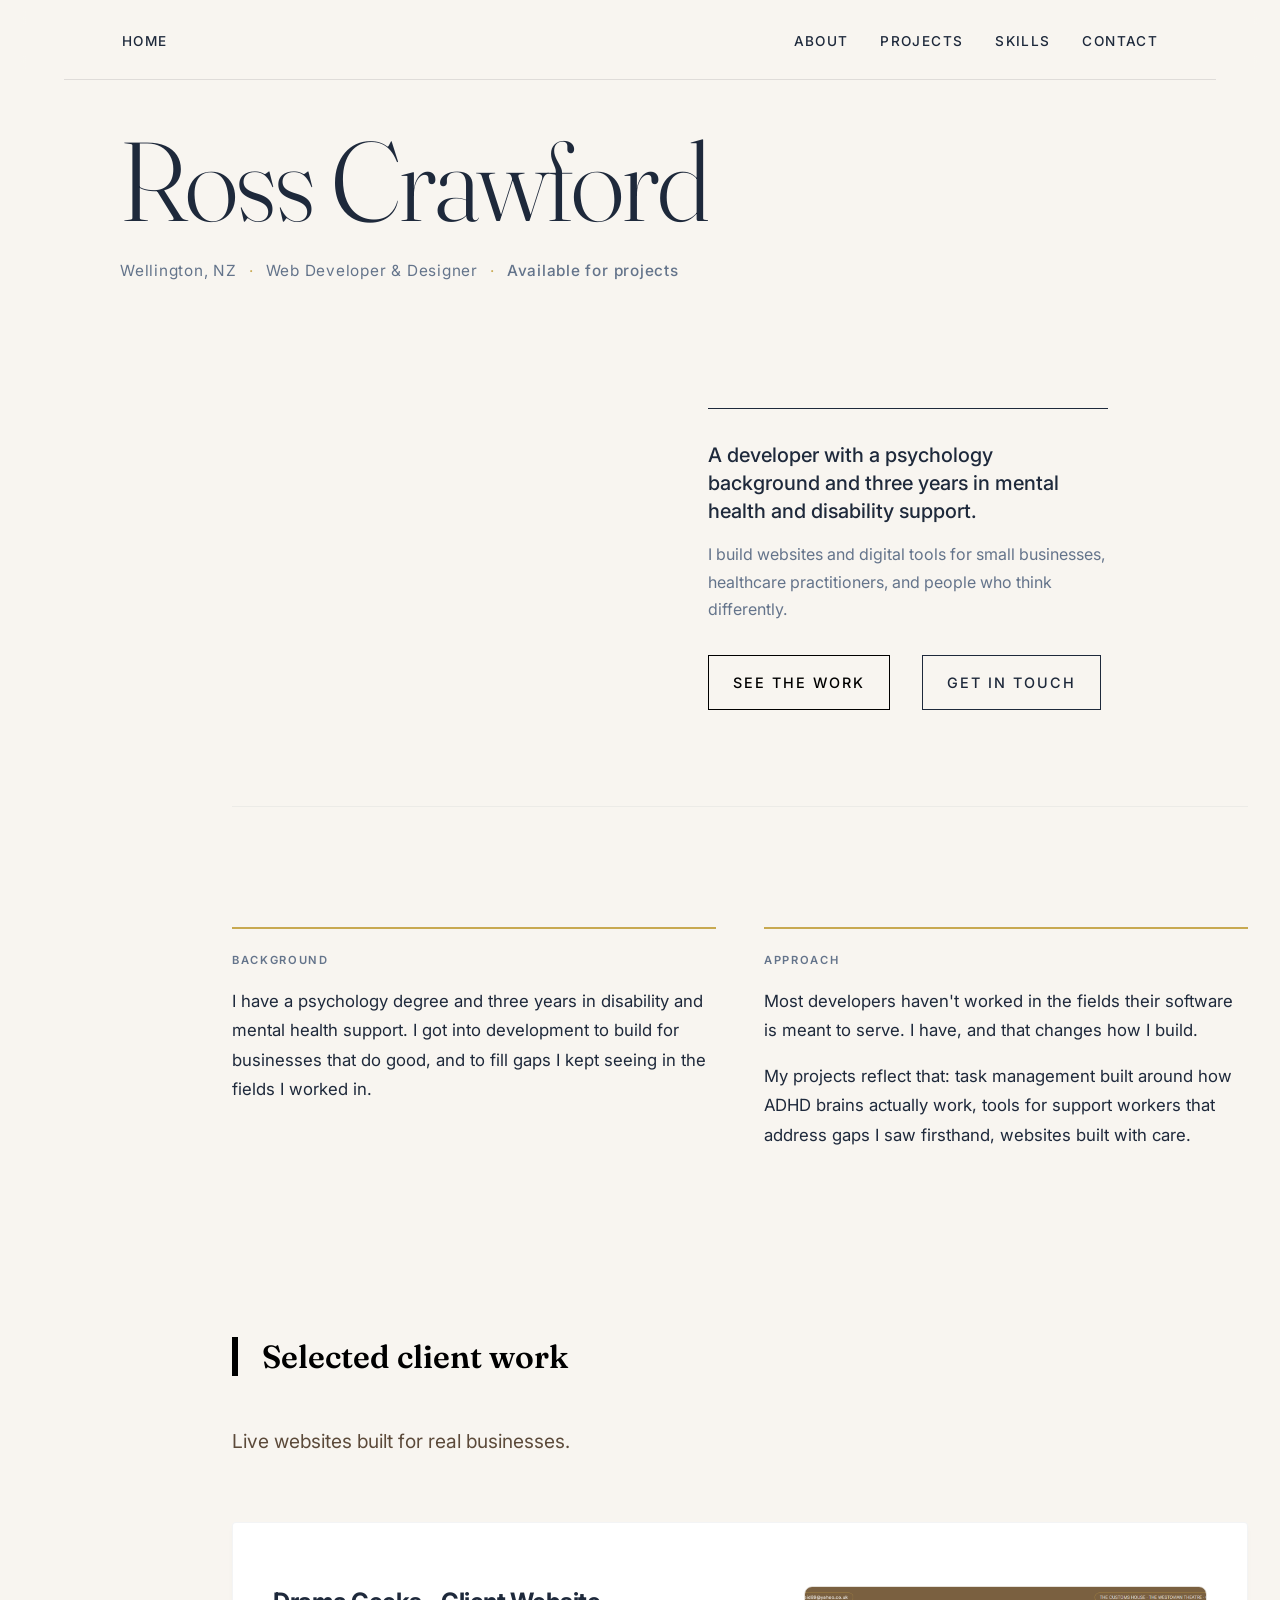
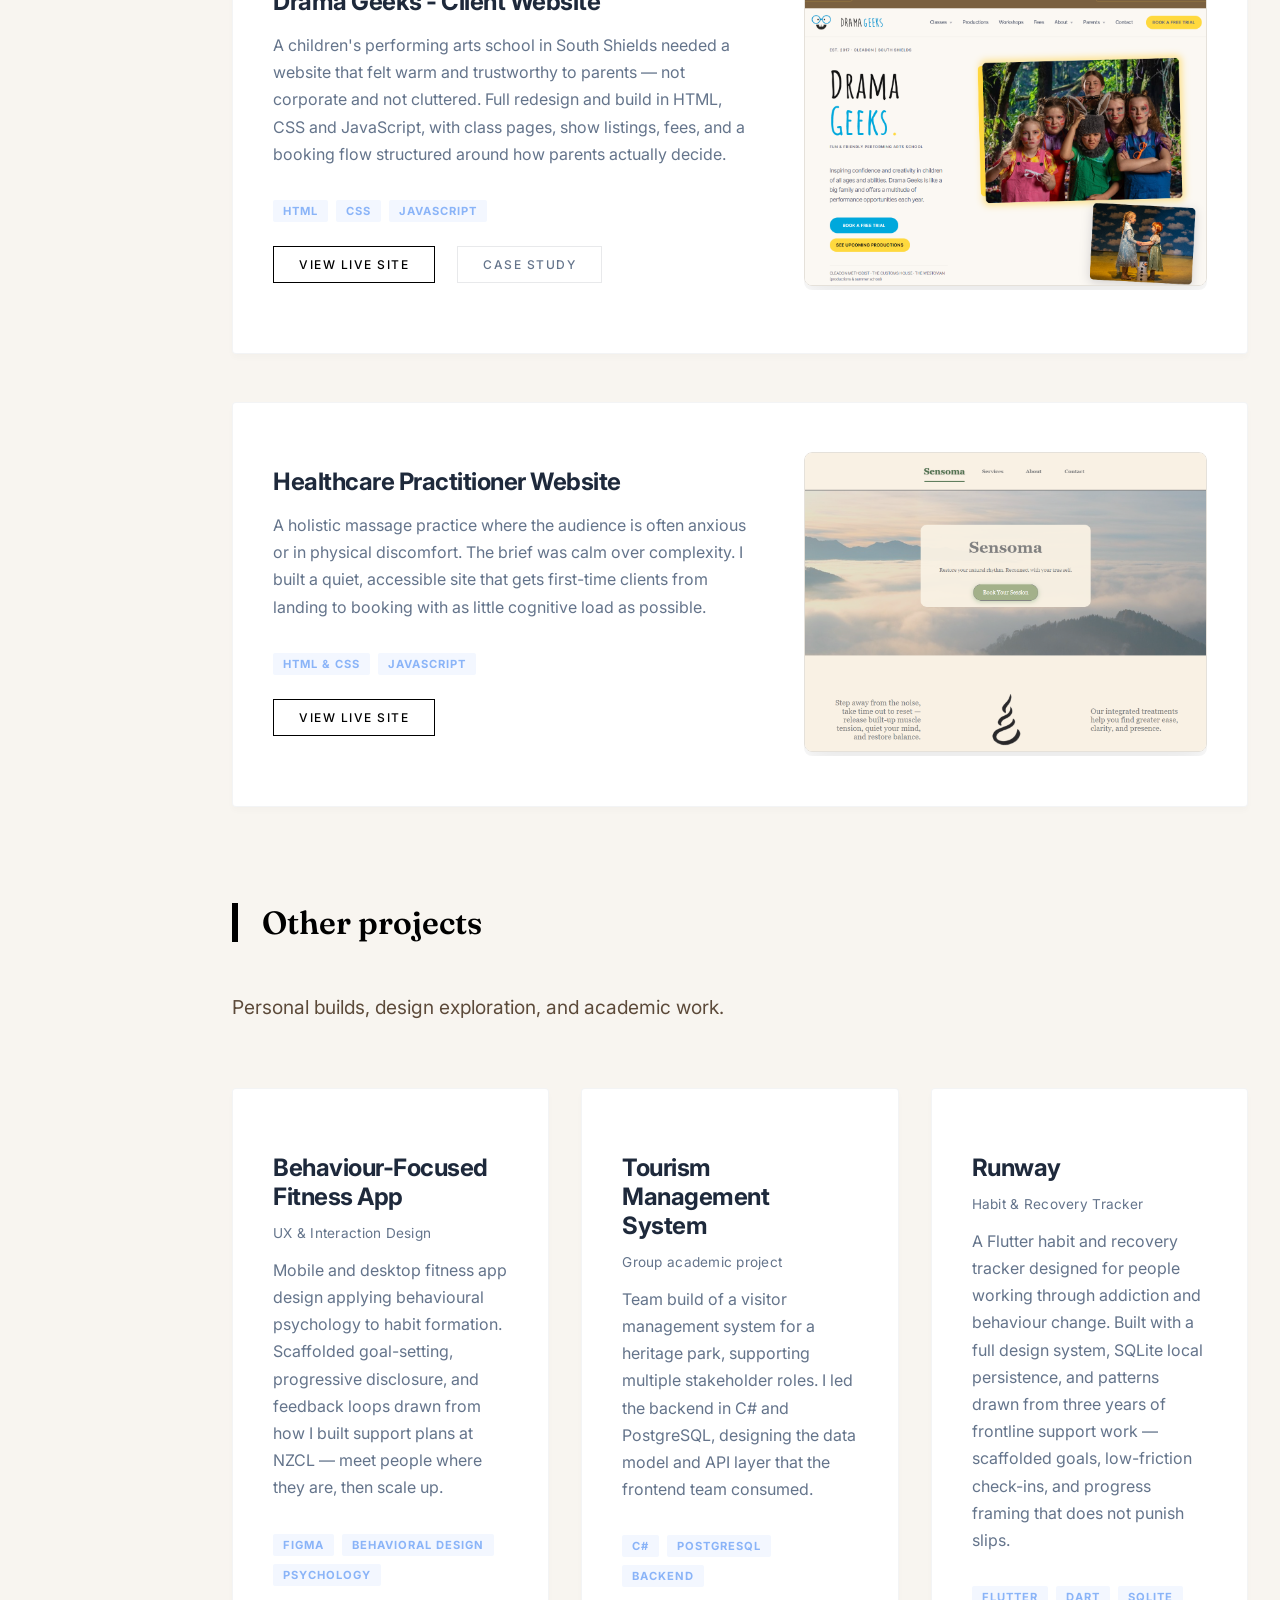
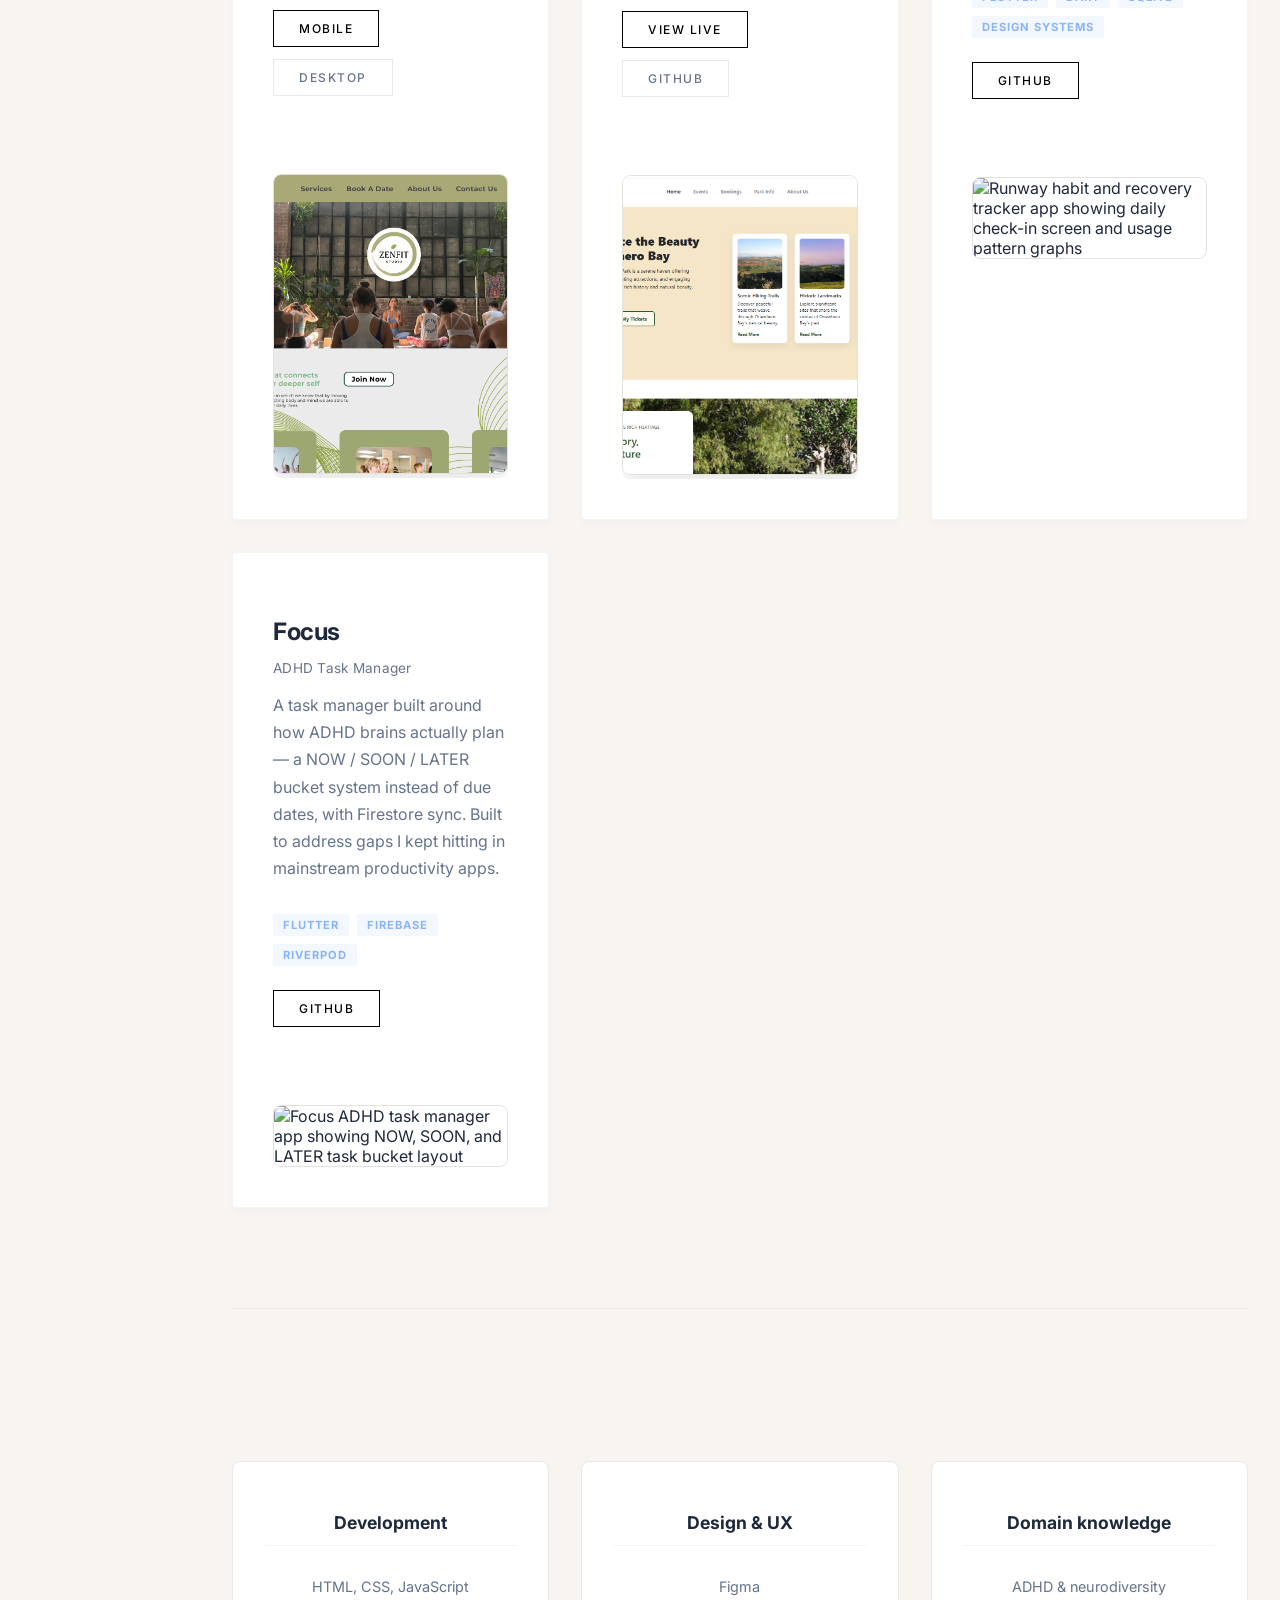
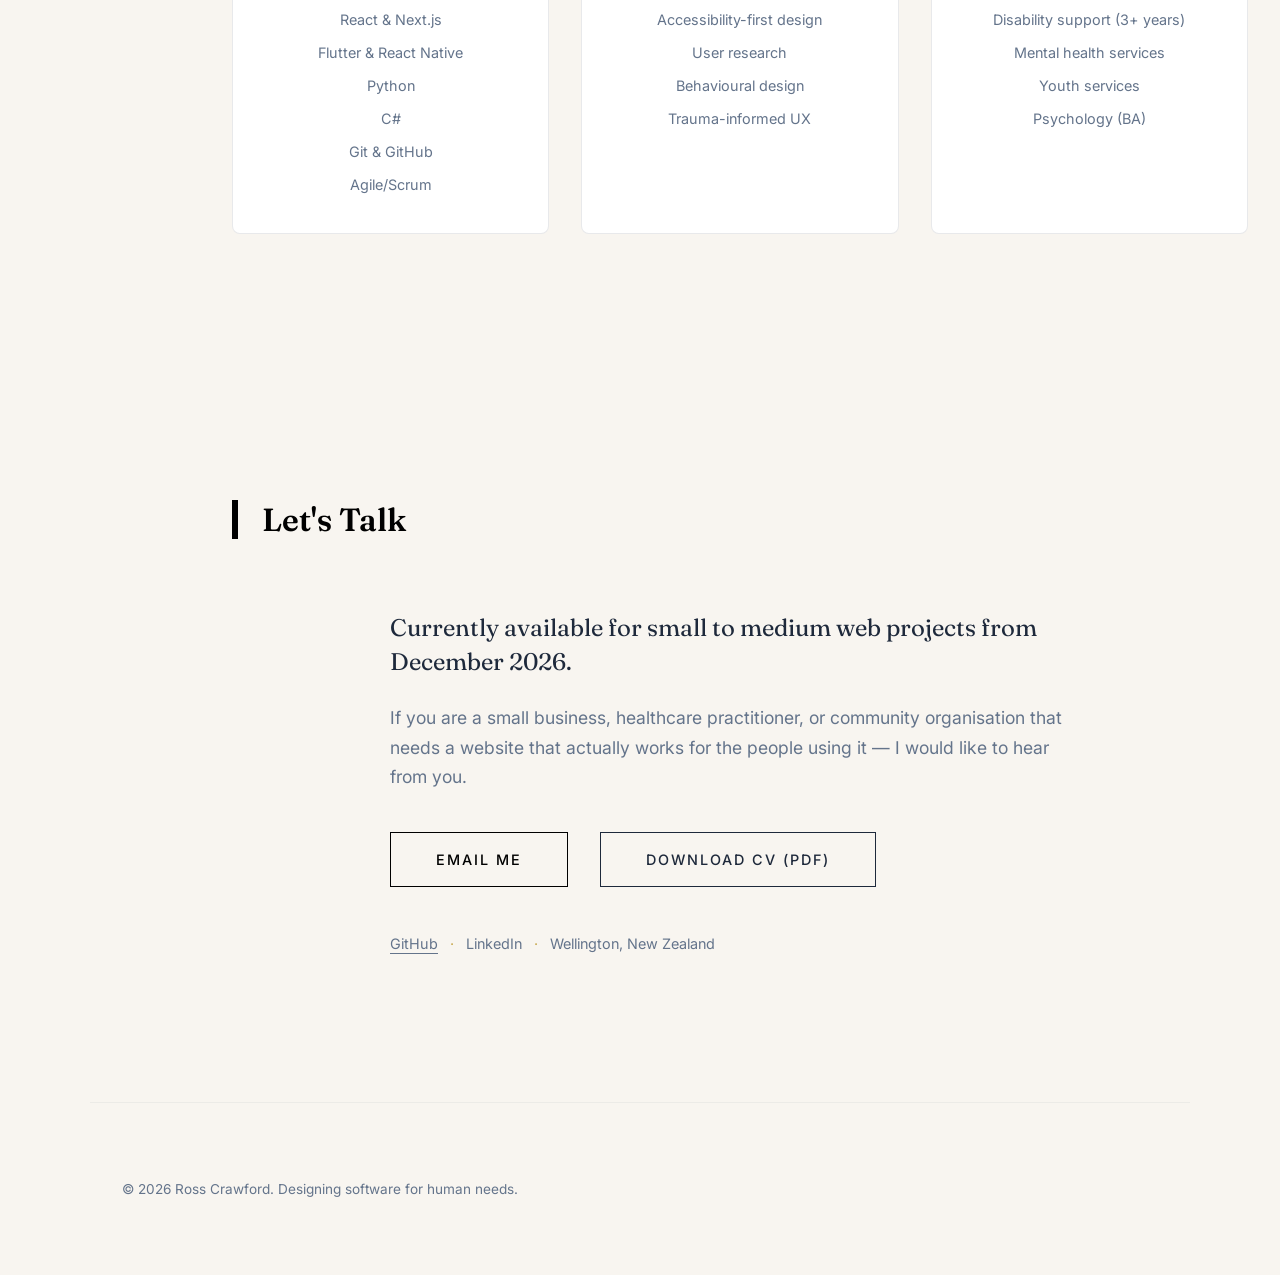
==== commit 1601510c: "changed font, changed about section for much better UI/UX, added a left navbar index scroller" ====
--- a/index.html
+++ b/index.html
@@ -30,25 +30,26 @@
   <link rel="stylesheet" href="portfolio.css">
   <link rel="preconnect" href="https://fonts.googleapis.com">
   <link rel="preconnect" href="https://fonts.gstatic.com" crossorigin>
-  <link href="https://fonts.googleapis.com/css2?family=Fraunces:ital,opsz,wght@0,9..144,300;0,9..144,400;0,9..144,600;0,9..144,900;1,9..144,300;1,9..144,400;1,9..144,600;1,9..144,900&family=Inter:ital,wght@0,200;0,400;0,700;1,200&display=swap" rel="stylesheet">
+  <link href="https://fonts.googleapis.com/css2?family=Fraunces:ital,opsz,wght@0,9..144,300;0,9..144,400;0,9..144,600;0,9..144,900;1,9..144,300;1,9..144,400;1,9..144,600;1,9..144,900&family=Inter:ital,wght@0,200;0,400;0,700;1,200&family=JetBrains+Mono:wght@400&display=swap" rel="stylesheet">
   <link rel="icon" type="image/svg+xml" href="favicon.svg">
   <link rel="icon" type="image/png" href="favicon.png">
   <link rel="preload" as="image" href="dramageeks-img.png">
 </head>
 <body>
+	<a href="#main-content" class="skip-link">Skip to content</a>
 	<nav class="navbar" aria-label="Main Navigation">
 		<div class="navbar-container">
 			<div class="navbar-logo">
 				<a href="#home" class="logo-link">Home</a>
 			</div>
 
-			<button class="mobile-menu-toggle" aria-label="Open menu" aria-expanded="false">
+			<button class="mobile-menu-toggle" aria-label="Open menu" aria-expanded="false" aria-controls="primary-menu">
 				<span class="hamburger-line"></span>
 				<span class="hamburger-line"></span>
 				<span class="hamburger-line"></span>
 			</button>
 
-			<ul class="navbar-headers" role="list">
+			<ul class="navbar-headers" id="primary-menu" role="list">
 				<li><a href="#about" class="nav-link">About</a></li>
 				<li><a href="#projects" class="nav-link">Projects</a></li>
 				<li><a href="#skills" class="nav-link">Skills</a></li>
@@ -83,26 +84,48 @@
 		</div>
 	</section>
 
+	<div class="main-layout">
+		<nav class="sidebar-nav" aria-label="Section navigation">
+			<span class="sidebar-label">Index</span>
+			<div class="sidebar-body">
+				<ul class="sidebar-links">
+					<li><a href="#about" class="sidebar-link" data-meta="psychology + 3 yrs frontline">About</a></li>
+					<li>
+						<a href="#projects" class="sidebar-link" data-meta="selected work, 2024–26">Projects</a>
+						<div class="sidebar-sub-links">
+							<ul class="sidebar-sub-inner">
+								<li><a href="#client-work" class="sidebar-sublink">Client work</a></li>
+								<li><a href="#other-projects" class="sidebar-sublink">Other projects</a></li>
+							</ul>
+						</div>
+					</li>
+					<li><a href="#skills" class="sidebar-link" data-meta="stack &amp; domain">Skills</a></li>
+					<li><a href="#contact" class="sidebar-link" data-meta="available Dec 2026">Contact</a></li>
+				</ul>
+				<div class="sidebar-progress" aria-hidden="true"></div>
+			</div>
+		</nav>
+		<div class="main-content" id="main-content">
+
 	<section id="about" class="about-minimal">
 		<div class="container">
-			<h2 class="section-title">About</h2>
-		</div>
-		<div class="container about-grid">
-			<div class="about-card">
-				<span class="about-card-label">Background</span>
-				<p>I have a psychology degree and three years in disability and mental health support. I got into development to build for businesses that do good, and to fill gaps I kept seeing in the fields I worked in.</p>
-			</div>
-			<div class="about-card">
-				<span class="about-card-label">Approach</span>
-				<p>Most developers haven't worked in the fields their software is meant to serve. I have, and that changes how I build.</p>
-				<p>My projects reflect that: task management built around how ADHD brains actually work, tools for support workers that address gaps I saw firsthand, websites built with care.</p>
+			<div class="about-grid">
+				<div class="about-card">
+					<span class="about-card-label">Background</span>
+					<p>I have a psychology degree and three years in disability and mental health support. I got into development to build for businesses that do good, and to fill gaps I kept seeing in the fields I worked in.</p>
+				</div>
+				<div class="about-card">
+					<span class="about-card-label">Approach</span>
+					<p>Most developers haven't worked in the fields their software is meant to serve. I have, and that changes how I build.</p>
+					<p>My projects reflect that: task management built around how ADHD brains actually work, tools for support workers that address gaps I saw firsthand, websites built with care.</p>
+				</div>
 			</div>
 		</div>
 	</section>
 
 	<section id="projects" class="projects-section">
 		<div class="container">
-			<h2 class="section-title">Selected client work</h2>
+			<h2 id="client-work" class="section-title">Selected client work</h2>
 			<p class="section-description">Live websites built for real businesses.</p>
 
 			<div class="projects-grid projects-grid--featured">
@@ -157,7 +180,7 @@
 
 			</div>
 
-			<h2 class="section-title section-title--secondary">Other projects</h2>
+			<h2 id="other-projects" class="section-title section-title--secondary">Other projects</h2>
 			<p class="section-description">Personal builds, design exploration, and academic work.</p>
 
 			<div class="projects-grid projects-grid--secondary">
@@ -265,11 +288,11 @@
 		</div>
 	</section>
 
+	<!-- TESTIMONIAL HIDDEN — awaiting quote from Charlotte (Drama Geeks)
 	<section class="testimonial-section">
 		<div class="container narrow-container">
 			<blockquote class="testimonial">
-				<!-- Placeholder — awaiting quote from Charlotte -->
-				<p class="testimonial-quote">"[Awaiting client testimonial]"</p>
+				<p class="testimonial-quote">"…"</p>
 				<footer class="testimonial-attr">
 					<span class="testimonial-name">Charlotte [Surname]</span>
 					<span class="testimonial-role">Drama Geeks, South Shields</span>
@@ -277,12 +300,10 @@
 			</blockquote>
 		</div>
 	</section>
+	-->
 
 	<section id="skills" class="skills-section">
 		<div class="container">
-			<h2>Skills</h2>
-			<p class="section-description">What I bring to the work.</p>
-
 			<div class="skills-grid">
 				<div class="skill-category">
 					<h3>Development</h3>
@@ -337,7 +358,8 @@
 				<div class="contact-secondary">
 					<a href="https://github.com/izanagi-dev" target="_blank" rel="noopener">GitHub</a>
 					<span class="dot">·</span>
-					<a href="https://www.linkedin.com/in/[your-linkedin-slug]" target="_blank" rel="noopener">LinkedIn</a>
+					<!-- TODO: add real LinkedIn URL before deploying -->
+					<span>LinkedIn</span>
 					<span class="dot">·</span>
 					<span>Wellington, New Zealand</span>
 				</div>
@@ -345,6 +367,8 @@
 		</div>
 	</section>
 
+		</div><!-- end main-content -->
+	</div><!-- end main-layout -->
 
 	<footer>
 		<div class="container">
@@ -355,18 +379,16 @@
 	<script>
 		document.documentElement.classList.add('js-loaded');
 
-		// Smooth scrolling for navigation links
+		// Smooth scrolling with navbar offset
 		document.querySelectorAll('a[href^="#"]').forEach(anchor => {
 			anchor.addEventListener('click', function (e) {
 				e.preventDefault();
-				const target = document.querySelector(this.getAttribute('href'));
+				const targetId = this.getAttribute('href').slice(1);
+				const target = document.getElementById(targetId);
 				if (target) {
-					target.scrollIntoView({
-						behavior: 'smooth',
-						block: 'start'
-					});
-
-					// Close mobile menu after clicking a link
+					const top = target.getBoundingClientRect().top + window.scrollY - 90;
+					window.scrollTo({ top, behavior: 'smooth' });
+
 					const mobileMenu = document.querySelector('.navbar-headers');
 					const menuToggle = document.querySelector('.mobile-menu-toggle');
 					if (mobileMenu && menuToggle && mobileMenu.classList.contains('active')) {
@@ -379,6 +401,148 @@
 			});
 		});
 
+		// === SIDEBAR SCROLLSPY + SLIDING DOT + SCROLL PROGRESS ===
+		const sidebarBody = document.querySelector('.sidebar-body');
+
+		// Single sliding dot — appended to .sidebar-body so it sits on the spine
+		const dot = document.createElement('div');
+		dot.className = 'sidebar-dot';
+		dot.setAttribute('aria-hidden', 'true');
+		if (sidebarBody) sidebarBody.appendChild(dot);
+
+		const prefersReducedMotion = window.matchMedia('(prefers-reduced-motion: reduce)').matches;
+		if (prefersReducedMotion) dot.style.transition = 'none';
+
+		const mainSectionEls = ['about', 'projects', 'skills', 'contact']
+			.map(id => document.getElementById(id)).filter(Boolean);
+
+		const sidebarLinkMap = {
+			about:    document.querySelector('.sidebar-link[href="#about"]'),
+			projects: document.querySelector('.sidebar-link[href="#projects"]'),
+			skills:   document.querySelector('.sidebar-link[href="#skills"]'),
+			contact:  document.querySelector('.sidebar-link[href="#contact"]'),
+		};
+
+		const subLinkMap = {
+			'client-work':    document.querySelector('.sidebar-sublink[href="#client-work"]'),
+			'other-projects': document.querySelector('.sidebar-sublink[href="#other-projects"]'),
+		};
+
+		let activeSectionId = null;
+
+		function positionDot(link) {
+			if (!link || !sidebarBody) { dot.style.opacity = '0'; return; }
+			const linkRect = link.getBoundingClientRect();
+			const bodyRect = sidebarBody.getBoundingClientRect();
+			const centerY = linkRect.top - bodyRect.top + linkRect.height / 2 - 3;
+			dot.style.setProperty('--dot-y', `${centerY}px`);
+			dot.style.opacity = '1';
+		}
+
+		function setActiveSection(sectionId) {
+			if (sectionId === activeSectionId) return;
+			activeSectionId = sectionId;
+			Object.values(sidebarLinkMap).forEach(l => {
+				if (!l) return;
+				l.classList.remove('active');
+				l.removeAttribute('aria-current');
+			});
+			Object.values(subLinkMap).forEach(l => l && l.classList.remove('active'));
+			if (!sectionId) { dot.style.opacity = '0'; return; }
+			const link = sidebarLinkMap[sectionId];
+			if (link) {
+				link.classList.add('active');
+				link.setAttribute('aria-current', 'location');
+			}
+			positionDot(link || null);
+		}
+
+		function setActiveSubLink(subId) {
+			Object.values(subLinkMap).forEach(l => l && l.classList.remove('active'));
+			if (subId && subLinkMap[subId]) subLinkMap[subId].classList.add('active');
+		}
+
+		// Track scroll direction so IO disambiguation is reliable for both
+		// tall sections and short <h2> headings
+		let scrollDir = 'down';
+		let prevScrollY = window.scrollY;
+		window.addEventListener('scroll', () => {
+			scrollDir = window.scrollY >= prevScrollY ? 'down' : 'up';
+			prevScrollY = window.scrollY;
+		}, { passive: true });
+
+		// Main section observer — moves the dot
+		const scrollspyObserver = new IntersectionObserver((entries) => {
+			entries.forEach(entry => {
+				if (entry.isIntersecting) {
+					setActiveSection(entry.target.id);
+				} else if (scrollDir === 'up') {
+					// Section slipped below the trigger band → scrolling UP
+					const idx = mainSectionEls.indexOf(entry.target);
+					setActiveSection(idx > 0 ? mainSectionEls[idx - 1].id : null);
+				}
+			});
+		}, { rootMargin: '-100px 0px -65% 0px', threshold: 0 });
+
+		mainSectionEls.forEach(el => scrollspyObserver.observe(el));
+
+		// Sub-section observer — updates sub-link colour only; dot stays at Projects
+		const subSectionEls = ['client-work', 'other-projects']
+			.map(id => document.getElementById(id)).filter(Boolean);
+
+		const subScrollspyObserver = new IntersectionObserver((entries) => {
+			entries.forEach(entry => {
+				if (entry.isIntersecting) {
+					setActiveSubLink(entry.target.id);
+				} else if (scrollDir === 'up') {
+					const idx = subSectionEls.indexOf(entry.target);
+					setActiveSubLink(idx > 0 ? subSectionEls[idx - 1].id : null);
+				}
+			});
+		}, { rootMargin: '-100px 0px -65% 0px', threshold: 0 });
+
+		subSectionEls.forEach(el => subScrollspyObserver.observe(el));
+
+		// Click feedback: pulse the dot on any sidebar link click
+		document.querySelectorAll('.sidebar-link, .sidebar-sublink').forEach(link => {
+			link.addEventListener('click', () => {
+				if (prefersReducedMotion) return;
+				dot.classList.remove('is-clicking');
+				void dot.offsetWidth; // force reflow to restart animation
+				dot.classList.add('is-clicking');
+				dot.addEventListener('animationend', () => dot.classList.remove('is-clicking'), { once: true });
+			});
+		});
+
+		// rAF-throttled scroll tick: CSS progress fill + bottom-of-page #contact fix
+		let rafPending = false;
+
+		function onScrollTick() {
+			const scrollY = window.scrollY;
+			const docScrollable = document.documentElement.scrollHeight - window.innerHeight;
+			const progress = docScrollable > 0 ? Math.min(scrollY / docScrollable, 1) : 0;
+			if (sidebarBody) sidebarBody.style.setProperty('--scroll-progress', progress);
+			// Force #contact active when within 200px of document end
+			if (docScrollable > 0 && docScrollable - scrollY < 200) setActiveSection('contact');
+			rafPending = false;
+		}
+
+		window.addEventListener('scroll', () => {
+			if (!rafPending) { rafPending = true; requestAnimationFrame(onScrollTick); }
+		}, { passive: true });
+
+		onScrollTick();
+
+		// Resize: reposition dot after layout settles (150ms debounce)
+		let resizeTimer;
+		window.addEventListener('resize', () => {
+			clearTimeout(resizeTimer);
+			resizeTimer = setTimeout(() => {
+				if (activeSectionId) positionDot(sidebarLinkMap[activeSectionId] || null);
+				onScrollTick();
+			}, 150);
+		});
+
 		// Mobile menu toggle functionality
 		const mobileMenuToggle = document.querySelector('.mobile-menu-toggle');
 		const navbarHeaders = document.querySelector('.navbar-headers');
@@ -415,29 +579,18 @@
 			});
 		}, observerOptions);
 
-		document.querySelectorAll('section').forEach(section => {
-			observer.observe(section);
+		document.querySelectorAll('section, .project-card').forEach(el => {
+			observer.observe(el);
 		});
 
 
-		const revealOnScroll = () => {
-			const sections = document.querySelectorAll('section, .project-card');
-
-			sections.forEach(section => {
-				const sectionTop = section.getBoundingClientRect().top;
-				const triggerPoint = window.innerHeight * 0.8;
-
-				if (sectionTop < triggerPoint) {
-					section.style.opacity = "1";
-					section.style.transform = "translateY(0)";
-				}
-			});
-		};
-
-	window.addEventListener('scroll', revealOnScroll);
-	window.addEventListener('load', revealOnScroll);
-
-
+		// Nav handoff: hero visibility drives navbar ↔ sidebar switch
+		const heroHandoffObserver = new IntersectionObserver((entries) => {
+			document.body.classList.toggle('nav-handoff-active', !entries[0].isIntersecting);
+		}, { threshold: 0.3 });
+
+		const heroSection = document.getElementById('home');
+		if (heroSection) heroHandoffObserver.observe(heroSection);
 
 	</script>
 </body>
--- a/portfolio.css
+++ b/portfolio.css
@@ -38,6 +38,10 @@
    BASE
    ============================================================ */
 
+html {
+    scroll-padding-top: 90px;
+}
+
 *, *::before, *::after {
     box-sizing: border-box;
 }
@@ -55,6 +59,26 @@
     outline: 2px solid var(--color-accent);
     outline-offset: 3px;
     border-radius: 2px;
+}
+
+/* Skip-to-content link — visually hidden until focused */
+.skip-link {
+    position: absolute;
+    top: -100%;
+    left: var(--space-sm);
+    z-index: 9999;
+    background: var(--color-surface);
+    color: var(--color-ink);
+    padding: var(--space-xs) var(--space-sm);
+    font-size: 0.9rem;
+    font-weight: 600;
+    text-decoration: none;
+    border: 2px solid var(--color-accent);
+    border-radius: var(--radius-sm);
+}
+
+.skip-link:focus {
+    top: var(--space-xs);
 }
 
 
@@ -176,6 +200,7 @@
     z-index: 1000;
     display: flex;
     align-items: center;
+    transition: opacity 250ms ease;
 }
 
 .navbar-container {
@@ -398,8 +423,7 @@
 }
 
 /* Shared heading style for all section headers */
-.section-title,
-.skills-section h2 {
+.section-title {
     font-family: var(--font-display);
     font-size: 2rem;
     font-weight: 600;
@@ -417,12 +441,6 @@
     margin-top: var(--space-xl);
 }
 
-/* Skills h2 has no class so needs grid layout overrides separately */
-.skills-section h2 {
-    grid-column: 1 / -1;
-    display: block;
-    width: fit-content;
-}
 
 
 /* ============================================================
@@ -433,6 +451,13 @@
     text-align: left;
     padding: 40px 0 100px 0;
     background-color: var(--color-bg);
+}
+
+.projects-section .section-description {
+    text-align: left;
+    margin-left: 0;
+    margin-right: 0;
+    max-width: none;
 }
 
 .projects-grid--featured {
@@ -686,8 +711,7 @@
     display: grid;
     grid-template-columns: 1fr 1fr;
     gap: 3rem;
-    margin-top: var(--space-md);
-    max-width: 960px;
+    margin-top: 0;
 }
 
 .about-card {
@@ -714,6 +738,244 @@
 
 .about-card p:last-child {
     margin-bottom: 0;
+}
+
+
+/* ============================================================
+   MAIN LAYOUT + SIDEBAR
+   ============================================================ */
+
+.main-layout {
+    display: grid;
+    grid-template-columns: 200px minmax(0, 1fr);
+    align-items: start;
+    max-width: 1400px;
+    margin: 0 auto;
+    padding: 0 var(--space-md);
+}
+
+.main-content {
+    min-width: 0;
+}
+
+.main-content .container {
+    max-width: none;
+    margin: 0;
+    padding: 0;
+}
+
+.main-content .narrow-container {
+    max-width: 640px;
+    margin: 0 auto;
+}
+
+.sidebar-nav {
+    position: sticky;
+    top: 100px;
+    height: fit-content;
+    padding-top: var(--space-xl);
+    padding-left: var(--space-sm);
+}
+
+/* "INDEX" editorial label */
+.sidebar-label {
+    display: block;
+    font-family: var(--font-sans);
+    font-size: 0.7rem;
+    letter-spacing: 0.15em;
+    text-transform: uppercase;
+    color: var(--color-ink-soft);
+    margin-bottom: 0.75rem;
+    padding-left: 36px;
+}
+
+/* Wrapper carries the spine pseudo-element and positions the progress fill */
+.sidebar-body {
+    position: relative;
+}
+
+/* Spine hairline — runs the full height of the link list */
+.sidebar-body::before {
+    content: '';
+    position: absolute;
+    left: 32px;
+    top: 0;
+    bottom: 0;
+    width: 1px;
+    background: var(--color-border);
+    pointer-events: none;
+}
+
+/* Accent fill — CSS custom property --scroll-progress (0→1) set by rAF listener */
+.sidebar-progress {
+    position: absolute;
+    left: 31.5px;
+    top: 0;
+    width: 2px;
+    height: 100%;
+    background: var(--color-accent);
+    pointer-events: none;
+    transform: scaleY(var(--scroll-progress, 0));
+    transform-origin: top;
+}
+
+/* Link list — z-index: 1 ensures links and dot paint above the progress fill */
+.sidebar-links {
+    list-style: none;
+    margin: 0;
+    padding: 0;
+    position: relative;
+    z-index: 1;
+}
+
+/* Each row: [32px number] [name column] */
+.sidebar-links > li {
+    display: grid;
+    grid-template-columns: 32px 1fr;
+    grid-template-rows: auto auto;
+    align-items: start;
+}
+
+/* Section numbers — monospace, right-aligned up to the spine */
+.sidebar-links > li::before {
+    grid-column: 1;
+    grid-row: 1;
+    font-family: 'JetBrains Mono', ui-monospace, monospace;
+    font-size: 0.7rem;
+    color: var(--color-ink-soft);
+    text-align: right;
+    padding-right: 8px;
+    padding-top: 0.4rem;
+    line-height: 1.4;
+    transition: color var(--transition-default);
+}
+
+.sidebar-links > li:nth-child(1)::before { content: "01"; }
+.sidebar-links > li:nth-child(2)::before { content: "02"; }
+.sidebar-links > li:nth-child(3)::before { content: "03"; }
+.sidebar-links > li:nth-child(4)::before { content: "04"; }
+
+.sidebar-links > li:has(.sidebar-link.active)::before {
+    color: var(--color-ink);
+}
+
+/* Section name — Fraunces, right of spine */
+.sidebar-link {
+    grid-column: 2;
+    grid-row: 1;
+    font-family: var(--font-display);
+    font-size: 1rem;
+    font-weight: 400;
+    font-optical-sizing: auto;
+    color: var(--color-ink-muted);
+    text-decoration: none;
+    padding: 0.4rem 0 0.4rem 6px;
+    display: block;
+    line-height: 1.4;
+    position: relative;
+    transition: color var(--transition-default);
+}
+
+.sidebar-link:hover {
+    color: var(--color-ink);
+}
+
+.sidebar-link.active {
+    color: var(--color-ink);
+}
+
+/* "You are here" dot — single element that slides between active link positions */
+.sidebar-dot {
+    position: absolute;
+    left: 29px;
+    top: 0;
+    width: 6px;
+    height: 6px;
+    border-radius: 50%;
+    background: var(--color-accent);
+    opacity: 0;
+    transform: translateY(var(--dot-y, 0px));
+    transition: transform 0.4s cubic-bezier(0.65, 0, 0.35, 1), opacity 0.2s ease;
+    pointer-events: none;
+    z-index: 2;
+}
+
+@keyframes dot-pulse {
+    0%   { transform: translateY(var(--dot-y, 0px)) scale(1); }
+    40%  { transform: translateY(var(--dot-y, 0px)) scale(1.4); }
+    100% { transform: translateY(var(--dot-y, 0px)) scale(1); }
+}
+
+.sidebar-dot.is-clicking {
+    animation: dot-pulse 250ms ease-out forwards;
+}
+
+/* Sub-links: grid-template-rows collapse (0fr → 1fr) */
+.sidebar-sub-links {
+    grid-column: 2;
+    grid-row: 2;
+    display: grid;
+    grid-template-rows: 0fr;
+    transition: grid-template-rows 0.3s ease;
+}
+
+.sidebar-sub-inner {
+    overflow: hidden;
+    list-style: none;
+    margin: 0;
+    padding: 0;
+}
+
+li:has(.sidebar-link.active) .sidebar-sub-links {
+    grid-template-rows: 1fr;
+}
+
+.sidebar-sublink {
+    display: block;
+    font-family: var(--font-sans);
+    font-size: 0.75rem;
+    color: var(--color-ink-soft);
+    text-decoration: none;
+    padding: 0.2rem 0;
+    transition: color var(--transition-default);
+    letter-spacing: 0.02em;
+}
+
+.sidebar-sublink:hover {
+    color: var(--color-ink-muted);
+}
+
+.sidebar-sublink.active {
+    color: var(--color-ink-muted);
+}
+
+/* Tighter focus ring for the compact sidebar layout */
+.sidebar-link:focus-visible,
+.sidebar-sublink:focus-visible {
+    outline-offset: 2px;
+}
+
+/* Hover metadata: desktop pointer devices only, no touch */
+@media (hover: hover) and (min-width: 769px) {
+    .sidebar-link[data-meta]::after {
+        content: attr(data-meta);
+        position: absolute;
+        left: calc(100% + 12px);
+        top: 50%;
+        transform: translateY(-50%);
+        font-family: var(--font-sans);
+        font-size: 0.7rem;
+        font-style: italic;
+        color: var(--color-ink-soft);
+        white-space: nowrap;
+        opacity: 0;
+        transition: opacity 0.2s ease 50ms;
+        pointer-events: none;
+    }
+
+    .sidebar-link[data-meta]:hover::after {
+        opacity: 1;
+    }
 }
 
 
@@ -827,6 +1089,29 @@
         opacity: 1;
         transform: none;
         transition: none;
+    }
+}
+
+
+/* ============================================================
+   NAV HANDOFF
+   ============================================================ */
+
+@media (min-width: 769px) {
+    .sidebar-nav {
+        opacity: 0;
+        pointer-events: none;
+        transition: opacity 350ms ease 100ms;
+    }
+
+    .nav-handoff-active .navbar {
+        opacity: 0;
+        pointer-events: none;
+    }
+
+    .nav-handoff-active .sidebar-nav {
+        opacity: 1;
+        pointer-events: auto;
     }
 }
 
@@ -1037,6 +1322,15 @@
         grid-template-columns: 1fr;
         gap: var(--space-md);
     }
+
+    .main-layout {
+        grid-template-columns: 1fr;
+        padding: 0;
+    }
+
+    .sidebar-nav {
+        display: none;
+    }
 }
 
 @media (max-width: 600px) {
@@ -1062,6 +1356,7 @@
         animation-duration: 0.01ms !important;
         animation-iteration-count: 1 !important;
         transition-duration: 0.01ms !important;
+        transition-delay: 0s !important;
         scroll-behavior: auto !important;
     }
 
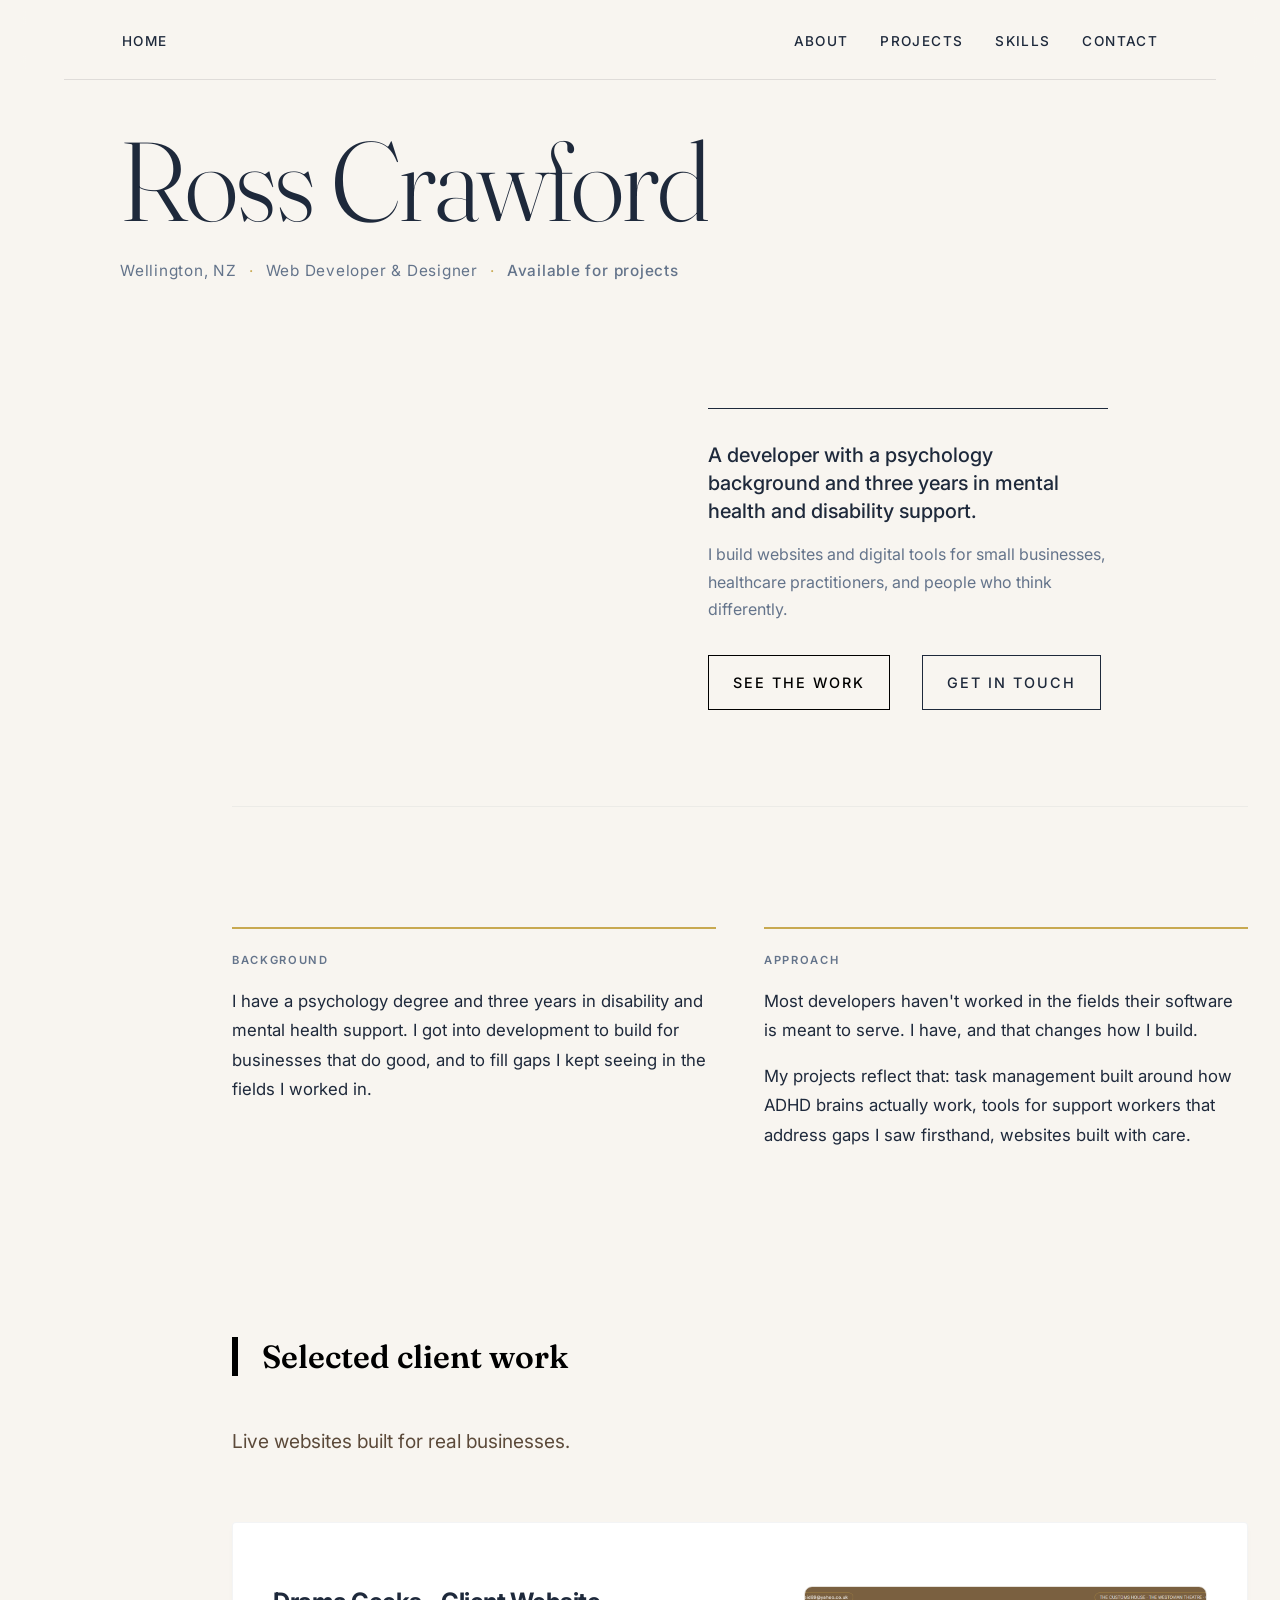
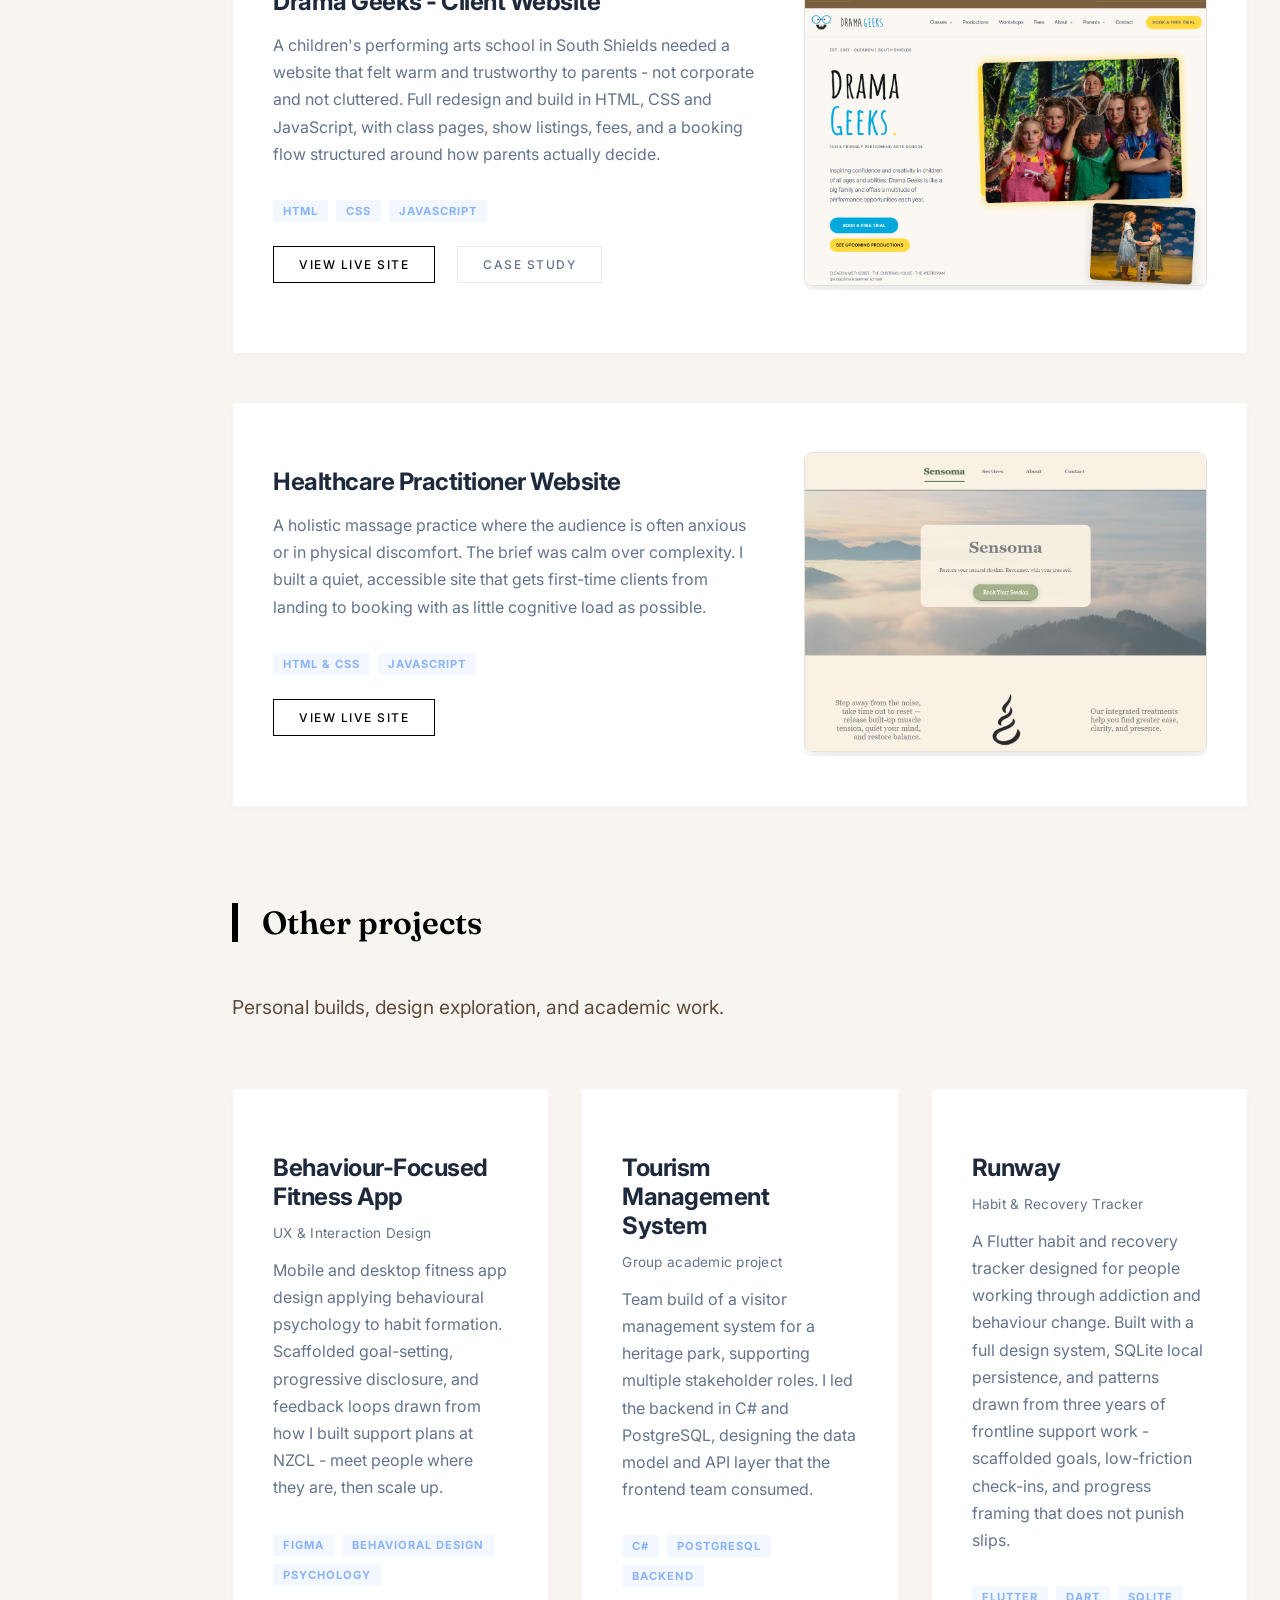
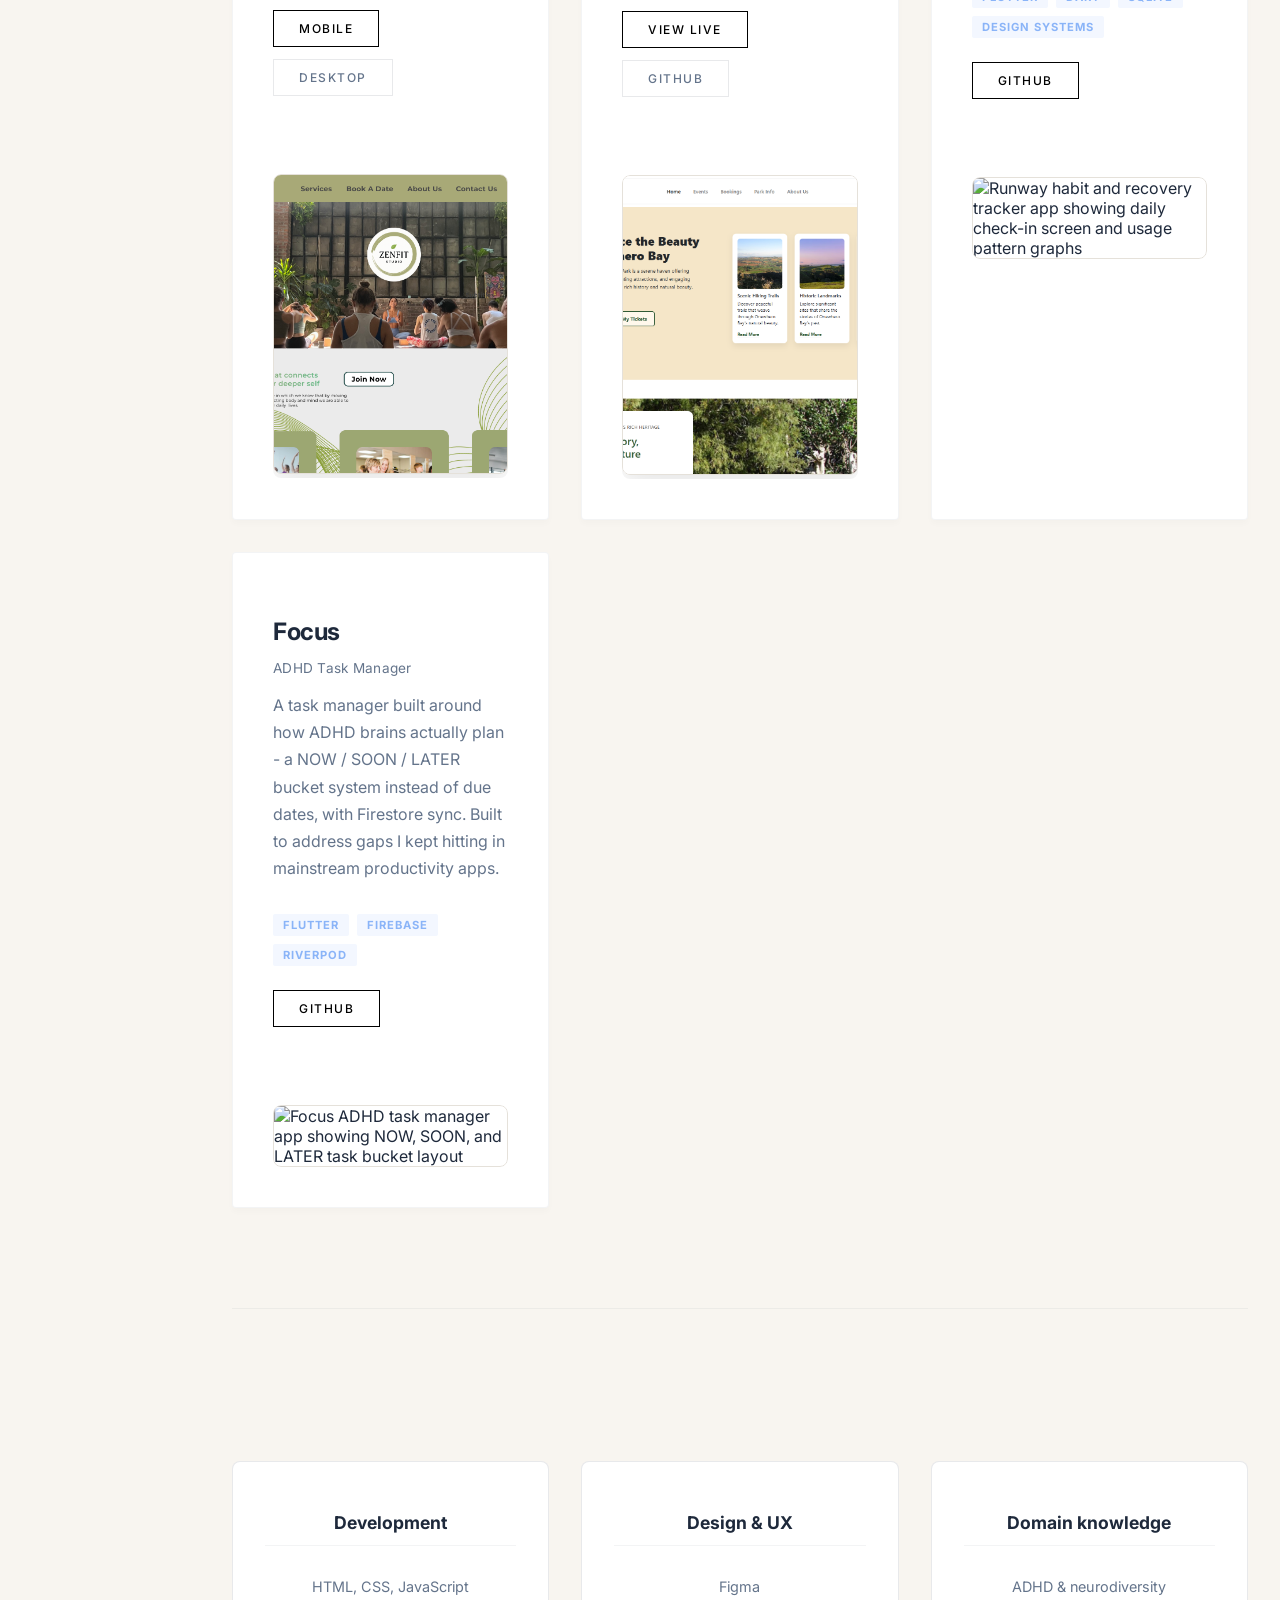
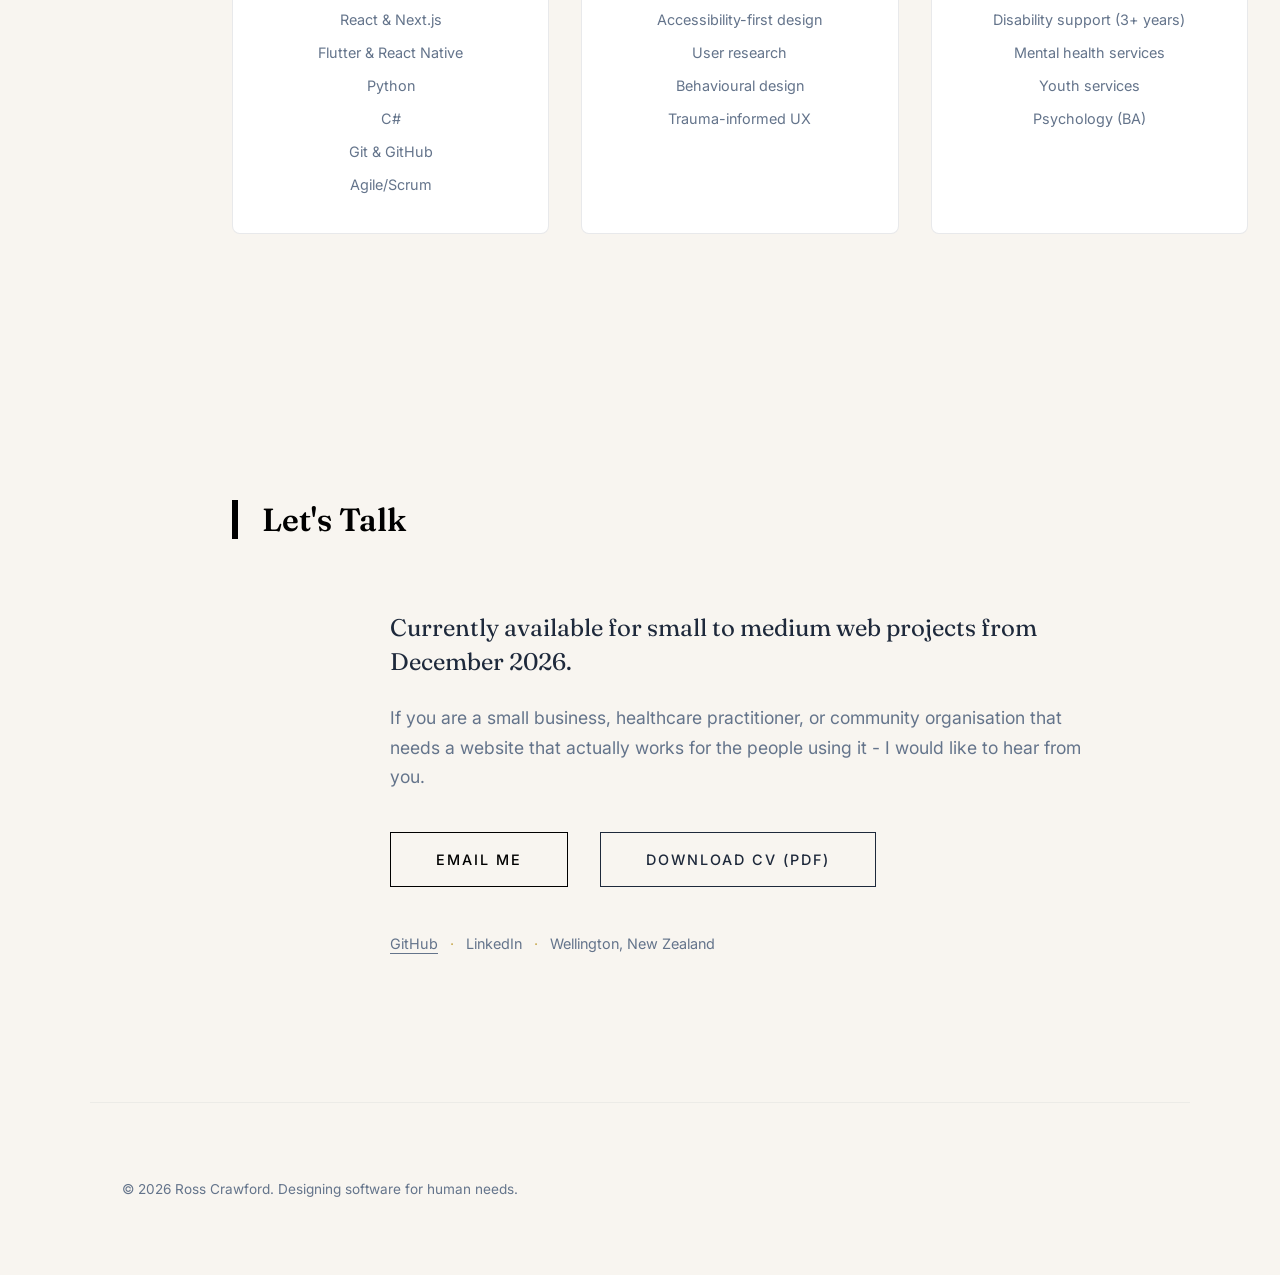
==== commit bac08bf7: "small changes" ====
--- a/index.html
+++ b/index.html
@@ -6,13 +6,13 @@
   <title>Ross Crawford - Web Developer & Digital Specialist</title>
 
   <!-- Primary Meta -->
-  <meta name="description" content="Ross Crawford — web developer and digital specialist in Wellington, New Zealand. I build websites and digital tools for small businesses, healthcare practitioners, and people underserved by software.">
+  <meta name="description" content="Ross Crawford - web developer and digital specialist in Wellington, New Zealand. I build websites and digital tools for small businesses, healthcare practitioners, and people underserved by software.">
   <meta name="author" content="Ross Crawford">
 
   <!-- Open Graph -->
   <meta property="og:type" content="website">
   <meta property="og:url" content="https://ross-crawford-portfolio.netlify.app/">
-  <meta property="og:title" content="Ross Crawford — Web Developer & Digital Specialist">
+  <meta property="og:title" content="Ross Crawford - Web Developer & Digital Specialist">
   <meta property="og:description" content="Developer with a psychology background. I build websites and digital tools for small businesses, healthcare practitioners, and people underserved by software.">
   <meta property="og:image" content="https://ross-crawford-portfolio.netlify.app/og-image.png">
   <meta property="og:image:width" content="1200">
@@ -20,7 +20,7 @@
 
   <!-- Twitter -->
   <meta name="twitter:card" content="summary_large_image">
-  <meta name="twitter:title" content="Ross Crawford — Web Developer & Digital Specialist">
+  <meta name="twitter:title" content="Ross Crawford - Web Developer & Digital Specialist">
   <meta name="twitter:description" content="Developer with a psychology background. Building tools for people underserved by software.">
   <meta name="twitter:image" content="https://ross-crawford-portfolio.netlify.app/og-image.png">
 
@@ -137,7 +137,7 @@
 							<h3>Drama Geeks - Client Website</h3>
 						</div>
 						<div class="project-description">
-							<p>A children's performing arts school in South Shields needed a website that felt warm and trustworthy to parents — not corporate and not cluttered. Full redesign and build in HTML, CSS and JavaScript, with class pages, show listings, fees, and a booking flow structured around how parents actually decide.</p>
+							<p>A children's performing arts school in South Shields needed a website that felt warm and trustworthy to parents - not corporate and not cluttered. Full redesign and build in HTML, CSS and JavaScript, with class pages, show listings, fees, and a booking flow structured around how parents actually decide.</p>
 						</div>
 						<div class="project-tags">
 							<span class="tag">HTML</span>
@@ -193,7 +193,7 @@
 							<p class="project-subtitle">UX &amp; Interaction Design</p>
 						</div>
 						<div class="project-description">
-							<p>Mobile and desktop fitness app design applying behavioural psychology to habit formation. Scaffolded goal-setting, progressive disclosure, and feedback loops drawn from how I built support plans at NZCL — meet people where they are, then scale up.</p>
+							<p>Mobile and desktop fitness app design applying behavioural psychology to habit formation. Scaffolded goal-setting, progressive disclosure, and feedback loops drawn from how I built support plans at NZCL - meet people where they are, then scale up.</p>
 						</div>
 						<div class="project-tags">
 							<span class="tag">Figma</span>
@@ -243,7 +243,7 @@
 							<p class="project-subtitle">Habit &amp; Recovery Tracker</p>
 						</div>
 						<div class="project-description">
-							<p>A Flutter habit and recovery tracker designed for people working through addiction and behaviour change. Built with a full design system, SQLite local persistence, and patterns drawn from three years of frontline support work — scaffolded goals, low-friction check-ins, and progress framing that does not punish slips.</p>
+							<p>A Flutter habit and recovery tracker designed for people working through addiction and behaviour change. Built with a full design system, SQLite local persistence, and patterns drawn from three years of frontline support work - scaffolded goals, low-friction check-ins, and progress framing that does not punish slips.</p>
 						</div>
 						<div class="project-tags">
 							<span class="tag">Flutter</span>
@@ -268,7 +268,7 @@
 							<p class="project-subtitle">ADHD Task Manager</p>
 						</div>
 						<div class="project-description">
-							<p>A task manager built around how ADHD brains actually plan — a NOW / SOON / LATER bucket system instead of due dates, with Firestore sync. Built to address gaps I kept hitting in mainstream productivity apps.</p>
+							<p>A task manager built around how ADHD brains actually plan - a NOW / SOON / LATER bucket system instead of due dates, with Firestore sync. Built to address gaps I kept hitting in mainstream productivity apps.</p>
 						</div>
 						<div class="project-tags">
 							<span class="tag">Flutter</span>
@@ -288,7 +288,7 @@
 		</div>
 	</section>
 
-	<!-- TESTIMONIAL HIDDEN — awaiting quote from Charlotte (Drama Geeks)
+	<!-- TESTIMONIAL HIDDEN - awaiting quote from Charlotte (Drama Geeks)
 	<section class="testimonial-section">
 		<div class="container narrow-container">
 			<blockquote class="testimonial">
@@ -348,7 +348,7 @@
 			<h2 class="section-title">Let's Talk</h2>
 			<div class="contact-content">
 				<p class="contact-availability">Currently available for small to medium web projects from December 2026.</p>
-				<p class="contact-pitch">If you are a small business, healthcare practitioner, or community organisation that needs a website that actually works for the people using it — I would like to hear from you.</p>
+				<p class="contact-pitch">If you are a small business, healthcare practitioner, or community organisation that needs a website that actually works for the people using it - I would like to hear from you.</p>
 
 				<div class="contact-actions">
 					<a href="mailto:ross.hunter.crawford@gmail.com" class="btn-primary">Email me</a>
